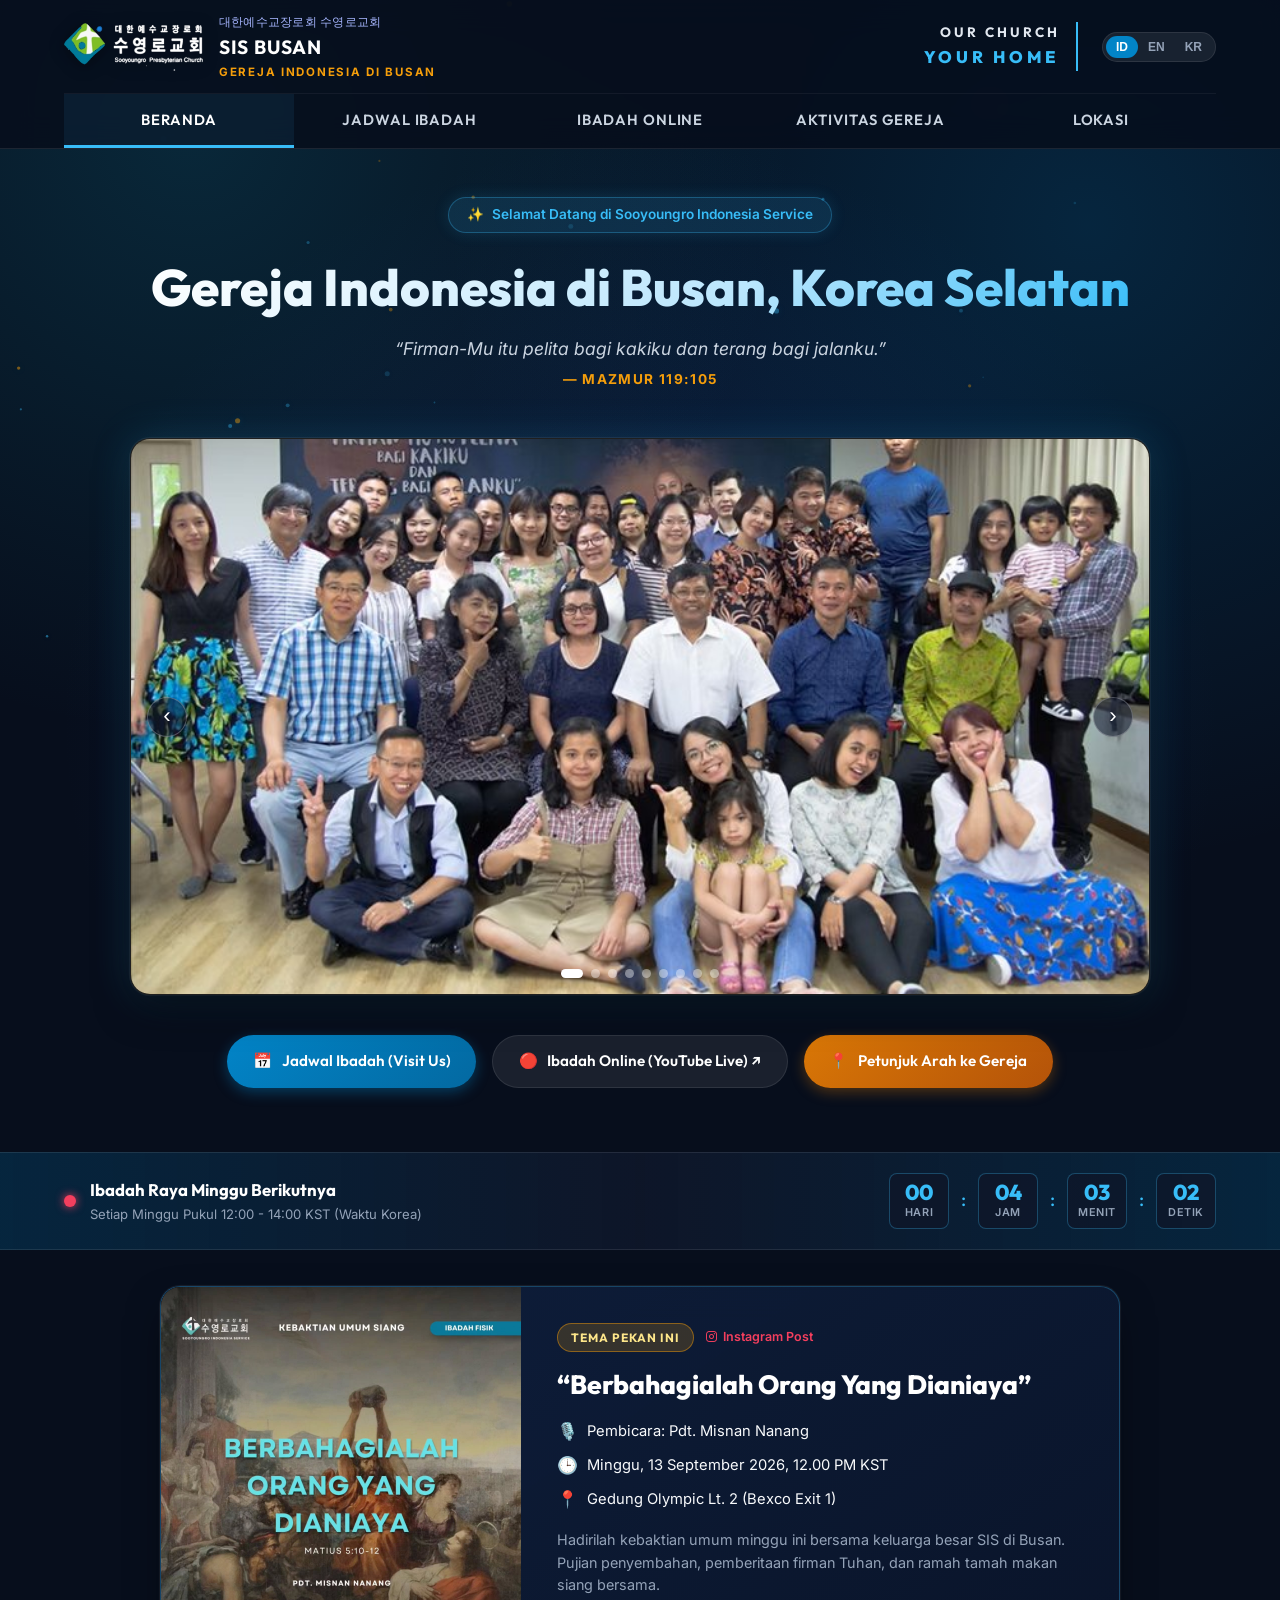
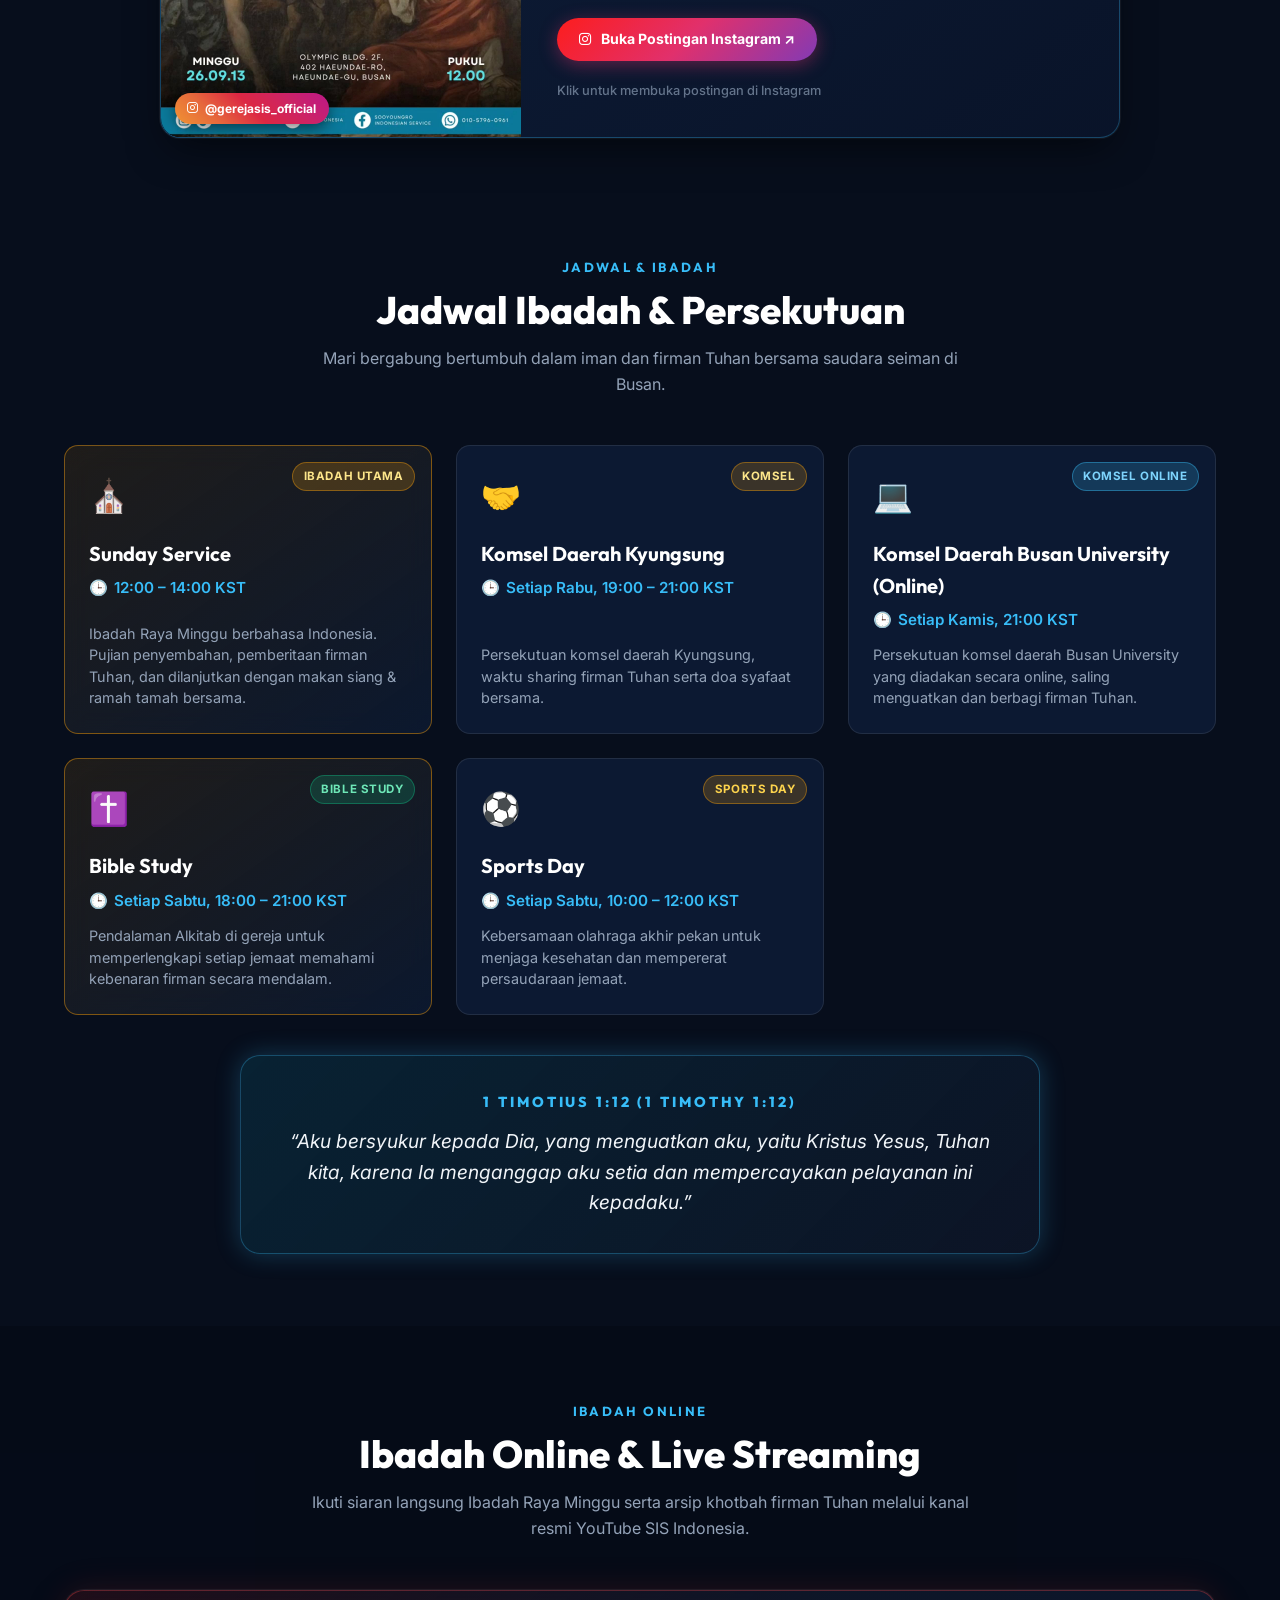
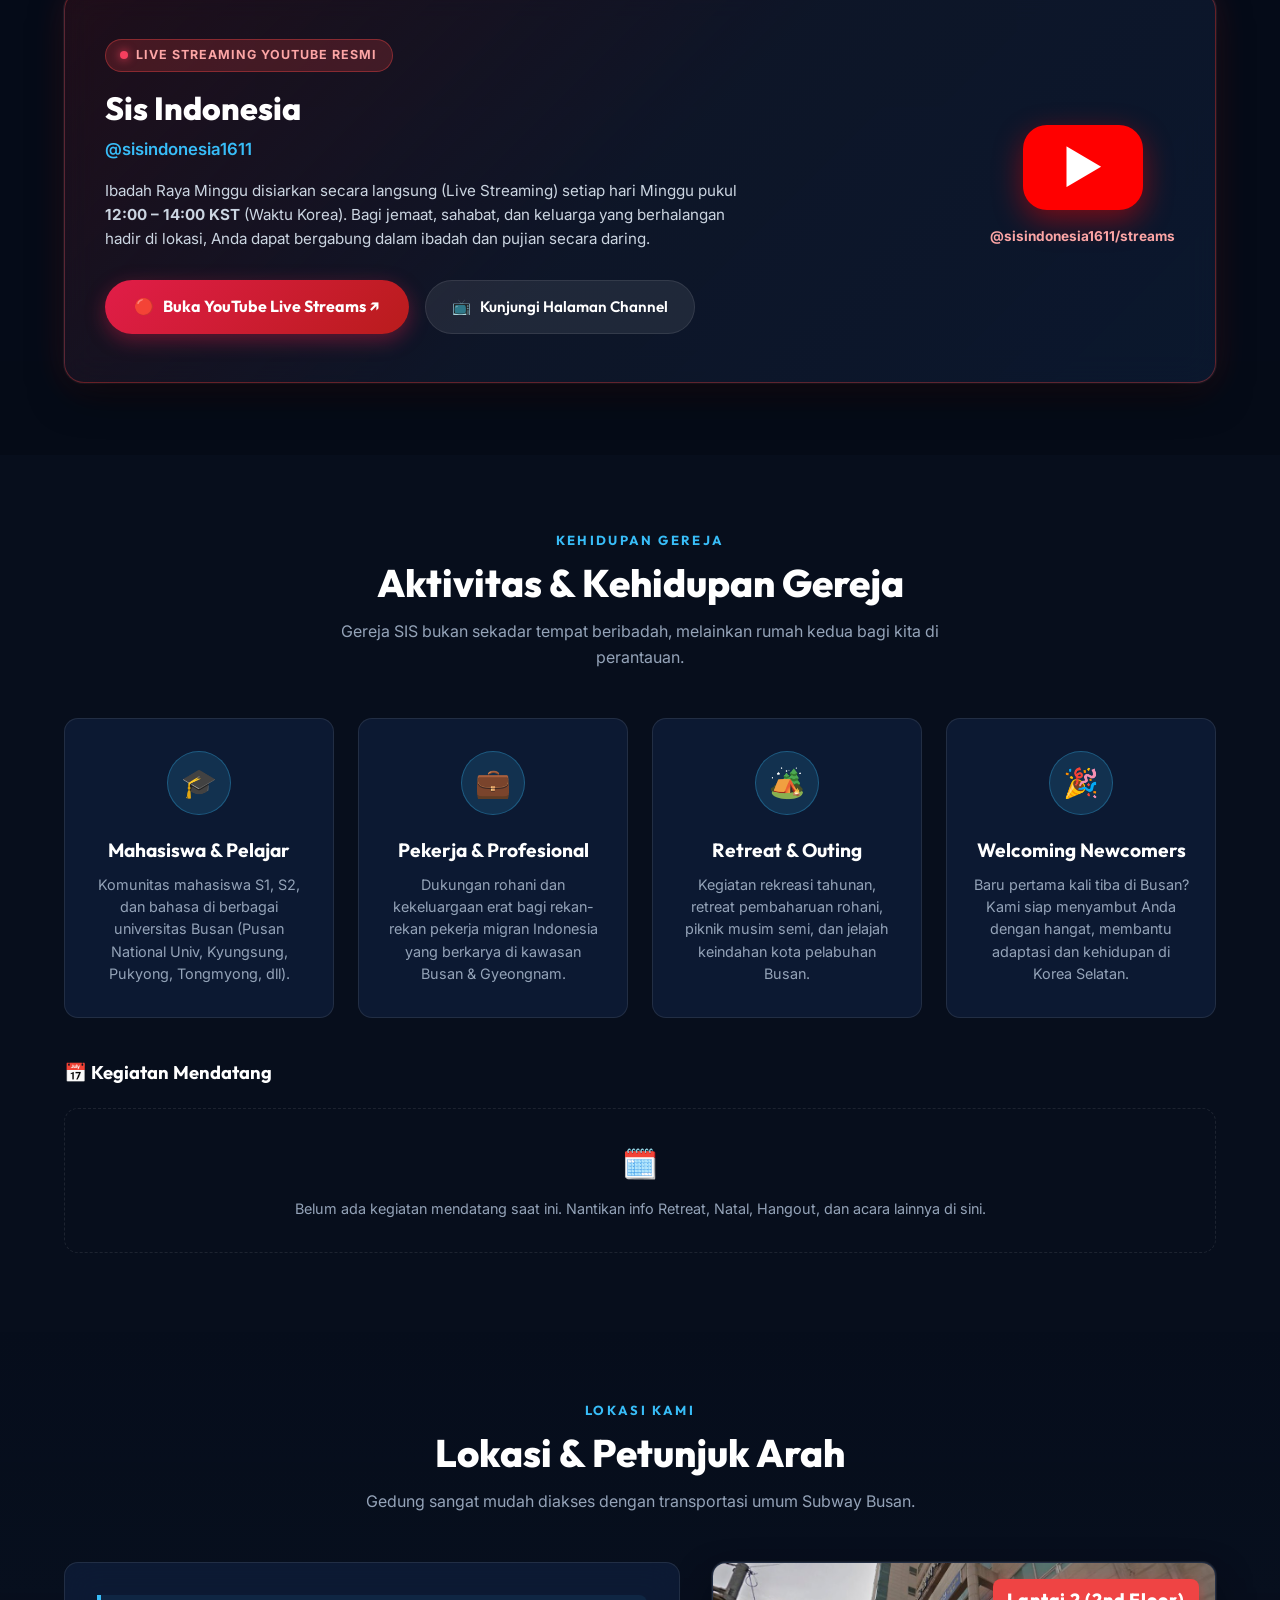
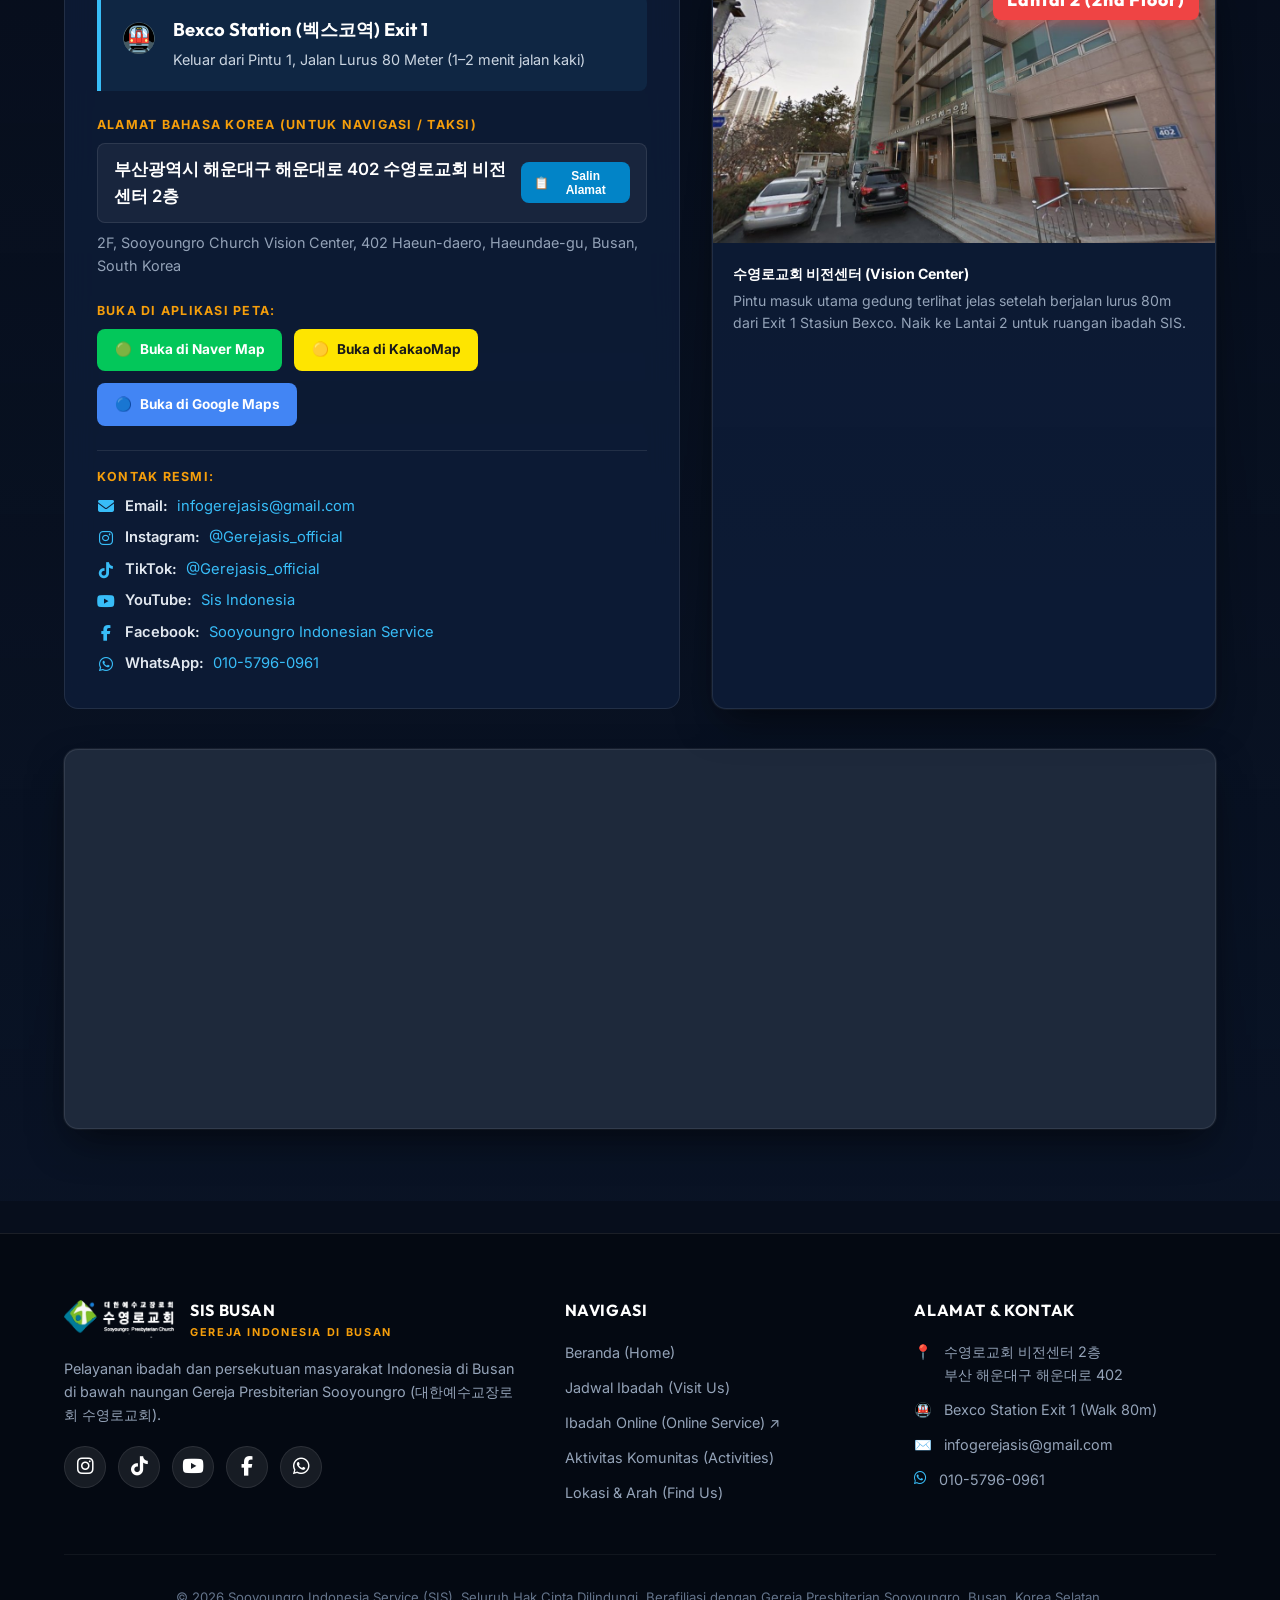
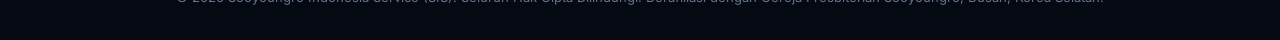
==== index.html @ 45047c8e "asd" ====
<!DOCTYPE html>
<html lang="id">
<head>
  <meta charset="UTF-8">
  <meta name="viewport" content="width=device-width, initial-scale=1.0">
  <title>SIS (Sooyoungro Indonesia Service) | Gereja Indonesia di Busan</title>

  <!-- SEO & Social Meta Tags -->
  <meta name="description" content="Website resmi Sooyoungro Indonesia Service (SIS) - Komunitas & Gereja Kristen Indonesia di Busan, Korea Selatan. Ibadah Minggu setiap jam 12:00 KST di 수영로교회 비전센터 2층 (Bexco Station Exit 1).">
  <meta name="keywords" content="Gereja SIS Busan, Sooyoungro Indonesia Service, Gereja Indonesia di Korea, Gereja Indonesia Busan, 수영로교회 인도네시아 예배, Indonesian Church in Busan, Bexco Station">
  <meta name="author" content="Sooyoungro Indonesia Service">
  
  <!-- Open Graph / Social Sharing -->
  <meta property="og:title" content="SIS - Sooyoungro Indonesia Service | Gereja Indonesia di Busan">
  <meta property="og:description" content="Komunitas & Ibadah Indonesia di Busan, Korea Selatan. Bergabunglah bersama keluarga di perantauan! Our Church, Your Home.">
  <meta property="og:image" content="./assets/images/hero-congregation.jpg">
  <meta property="og:type" content="website">

  <!-- Favicon -->
  <link rel="icon" type="image/png" href="./assets/images/logo.png">

  <!-- Google Fonts: Outfit (Headings) & Inter (Body) -->
  <link rel="preconnect" href="https://fonts.googleapis.com">
  <link rel="preconnect" href="https://fonts.gstatic.com" crossorigin>
  <link href="https://fonts.googleapis.com/css2?family=Inter:wght@300;400;500;600;700&family=Outfit:wght@500;600;700;800;900&display=swap" rel="stylesheet">

  <!-- Font Awesome (standard brand icons: Instagram, TikTok, YouTube, Facebook, WhatsApp) -->
  <link rel="stylesheet" href="https://cdnjs.cloudflare.com/ajax/libs/font-awesome/6.5.1/css/all.min.css" referrerpolicy="no-referrer">

  <!-- Stylesheet -->
  <link rel="stylesheet" href="./assets/css/style.css">
</head>
<body>

  <!-- Ambient Dynamic Lighting & Particles Canvas -->
  <div class="ambient-background" aria-hidden="true"></div>
  <canvas id="particles-canvas" class="particles-canvas" aria-hidden="true"></canvas>

  <!-- Site Header & Brand Navigation -->
  <header class="site-header" id="header">
    <div class="container">
      <div class="header-top">
        <a href="#home" class="church-brand" aria-label="Beranda SIS Busan">
          <img src="./assets/images/logo.png" alt="Sooyoungro Presbyterian Church Logo" class="brand-logo-img">
          <div class="brand-texts">
            <span class="brand-korean">대한예수교장로회 수영로교회</span>
            <span class="brand-name">SIS BUSAN</span>
            <span class="brand-badge" data-i18n="brandBadge">Gereja Indonesia di Busan</span>
          </div>
        </a>

        <div class="header-right">
          <div class="motto-banner" aria-label="Motto Gereja">
            <span class="motto-line1">OUR CHURCH</span>
            <span class="motto-line2">YOUR HOME</span>
          </div>

          <!-- Language Selector -->
          <div class="lang-selector" role="group" aria-label="Pilih Bahasa">
            <button class="lang-btn active" data-lang="id" title="Bahasa Indonesia">ID</button>
            <button class="lang-btn" data-lang="en" title="English">EN</button>
            <button class="lang-btn" data-lang="kr" title="한국어">KR</button>
          </div>

          <!-- Mobile Hamburger Toggle -->
          <button class="mobile-toggle" aria-label="Toggle navigation menu" aria-expanded="false">
            ☰
          </button>
        </div>
      </div>

      <!-- Navigation Bar -->
      <nav class="nav-bar" aria-label="Main Navigation">
        <ul class="nav-menu">
          <li class="nav-item"><a href="#home" class="nav-link active" data-i18n="navHome">BERANDA</a></li>
          <li class="nav-item"><a href="#visit-us" class="nav-link" data-i18n="navVisit">JADWAL IBADAH</a></li>
          <li class="nav-item"><a href="#online-service" class="nav-link" data-i18n="navOnline">IBADAH ONLINE</a></li>
          <li class="nav-item"><a href="#activities" class="nav-link" data-i18n="navActivities">AKTIVITAS GEREJA</a></li>
          <li class="nav-item"><a href="#find-us" class="nav-link" data-i18n="navFind">LOKASI</a></li>
        </ul>
      </nav>
    </div>
  </header>

  <main>
    <!-- ==========================================================
         Hero Section
         ========================================================== -->
    <section class="hero-section" id="home">
      <div class="container hero-content">
        <div class="hero-pill">
          <span>✨</span>
          <span data-i18n="heroPill">Selamat Datang di Sooyoungro Indonesia Service</span>
        </div>

        <h1 class="hero-title" data-i18n="heroTitle">Gereja Indonesia di Busan, Korea Selatan</h1>

        <div class="hero-verse">
          <p data-i18n="heroVerse">“Firman-Mu itu pelita bagi kakiku dan terang bagi jalanku.”</p>
          <cite data-i18n="heroVerseCite">— Mazmur 119:105</cite>
        </div>

        <!-- Featured Congregation Photo Slideshow -->
        <div class="hero-photo-wrapper">
          <div class="hero-slideshow" id="hero-slideshow">
            <!--
              Slide pertama dimuat langsung (LCP). Slide berikutnya memakai data-src dan
              baru di-fetch oleh initHeroSlideshow() saat gilirannya tiba, supaya foto
              pertama tidak berebut bandwidth dengan 8 foto lain saat halaman dibuka.
            -->
            <div class="hero-slide active">
              <img src="./assets/images/hero-congregation.jpg" alt="Keluarga Besar Sooyoungro Indonesia Service Busan" loading="eager" fetchpriority="high" decoding="async">
            </div>
            <div class="hero-slide">
              <img data-src="./assets/images/home/sunday-service-hall.jpg" alt="Jemaat SIS mengikuti ibadah di Vision Center 수영로교회" decoding="async">
            </div>
            <div class="hero-slide">
              <img data-src="./assets/images/home/christmas-natal-2025.jpg" alt="Perayaan Natal Bersama PGIK" decoding="async">
            </div>
            <div class="hero-slide">
              <img data-src="./assets/images/home/year-end-gathering.jpg" alt="Malam pergantian tahun bersama jemaat" decoding="async">
            </div>
            <div class="hero-slide">
              <img data-src="./assets/images/home/community-gathering.jpg" alt="Kebersamaan komunitas SIS" decoding="async">
            </div>
            <div class="hero-slide">
              <img data-src="./assets/images/home/birthday-celebration.jpg" alt="Perayaan ulang tahun jemaat SIS" decoding="async">
            </div>
            <div class="hero-slide">
              <img data-src="./assets/images/home/outdoor-retreat.jpg" alt="Retreat jemaat SIS di alam terbuka" decoding="async">
            </div>
            <div class="hero-slide">
              <img data-src="./assets/images/home/autumn-picnic.jpg" alt="Piknik musim gugur bersama jemaat SIS" decoding="async">
            </div>
            <div class="hero-slide">
              <img data-src="./assets/images/home/fellowship-table.jpg" alt="Ramah tamah dan persekutuan jemaat SIS seusai ibadah" decoding="async">
            </div>

            <button class="slide-nav prev" type="button" aria-label="Foto sebelumnya">‹</button>
            <button class="slide-nav next" type="button" aria-label="Foto berikutnya">›</button>

            <div class="slide-dots" role="tablist" aria-label="Pilih foto">
              <button class="slide-dot active" type="button" data-slide-index="0" aria-label="Foto 1"></button>
              <button class="slide-dot" type="button" data-slide-index="1" aria-label="Foto 2"></button>
              <button class="slide-dot" type="button" data-slide-index="2" aria-label="Foto 3"></button>
              <button class="slide-dot" type="button" data-slide-index="3" aria-label="Foto 4"></button>
              <button class="slide-dot" type="button" data-slide-index="4" aria-label="Foto 5"></button>
              <button class="slide-dot" type="button" data-slide-index="5" aria-label="Foto 6"></button>
              <button class="slide-dot" type="button" data-slide-index="6" aria-label="Foto 7"></button>
              <button class="slide-dot" type="button" data-slide-index="7" aria-label="Foto 8"></button>
              <button class="slide-dot" type="button" data-slide-index="8" aria-label="Foto 9"></button>
            </div>
          </div>
        </div>

        <!-- Quick Action Buttons -->
        <div class="hero-actions">
          <a href="#visit-us" class="btn btn-primary">
            <span>📅</span> <span data-i18n="btnSchedule">Jadwal Ibadah (Visit Us)</span>
          </a>
          <a href="https://www.youtube.com/@sisindonesia1611/streams" target="_blank" rel="noopener" class="btn btn-secondary">
            <span>🔴</span> <span data-i18n="btnOnline">Ibadah Online (YouTube Live) ↗</span>
          </a>
          <a href="#find-us" class="btn btn-accent">
            <span>📍</span> <span data-i18n="btnDirections">Petunjuk Arah ke Gereja</span>
          </a>
        </div>
      </div>
    </section>

    <!-- ==========================================================
         Live Sunday Service Countdown Banner
         ========================================================== -->
    <aside class="countdown-strip" aria-label="Countdown Ibadah Minggu">
      <div class="container countdown-container">
        <div class="countdown-info">
          <div class="live-pulse" aria-hidden="true"></div>
          <div>
            <div class="countdown-title" data-i18n="countdownTitle">Ibadah Raya Minggu Berikutnya</div>
            <div class="countdown-subtitle" id="countdown-subtitle" data-i18n="countdownSubtitle">Setiap Minggu Pukul 12:00 - 14:00 KST (Waktu Korea)</div>
          </div>
        </div>

        <div class="countdown-timer" id="service-countdown" aria-live="polite">
          <div class="timer-box">
            <span class="timer-num" id="timer-days">00</span>
            <span class="timer-label" data-i18n="timerDays">Hari</span>
          </div>
          <span style="color: var(--primary-light); font-weight: 700;">:</span>
          <div class="timer-box">
            <span class="timer-num" id="timer-hours">00</span>
            <span class="timer-label" data-i18n="timerHours">Jam</span>
          </div>
          <span style="color: var(--primary-light); font-weight: 700;">:</span>
          <div class="timer-box">
            <span class="timer-num" id="timer-mins">00</span>
            <span class="timer-label" data-i18n="timerMins">Menit</span>
          </div>
          <span style="color: var(--primary-light); font-weight: 700;">:</span>
          <div class="timer-box">
            <span class="timer-num" id="timer-secs">00</span>
            <span class="timer-label" data-i18n="timerSecs">Detik</span>
          </div>
        </div>
      </div>
    </aside>

    <!-- ==========================================================
         Weekly Service Poster Spotlight (Instagram Preview)
         ========================================================== -->
    <section class="weekly-poster-section" id="weekly-poster" aria-label="Poster Ibadah Minggu">
      <div class="container">
        <div class="weekly-poster-wrapper">
          <a href="https://www.instagram.com/p/DdL19oFzwx0/" target="_blank" rel="noopener noreferrer" class="weekly-poster-card" id="live-poster-link" aria-label="Buka poster Ibadah Raya Minggu di Instagram">
            <div class="weekly-poster-media">
              <div class="poster-image-frame">
                <img src="./assets/images/weekly-poster.jpg" 
                     alt="Poster Ibadah Raya Minggu SIS - Berbahagialah Orang Yang Dianiaya" 
                     class="poster-img" 
                     id="live-poster-img"
                     referrerpolicy="no-referrer"
                     loading="lazy">
                <div class="poster-overlay-badge">
                  <i class="fa-brands fa-instagram"></i>
                  <span>@gerejasis_official</span>
                </div>
              </div>
            </div>

            <div class="weekly-poster-content">
              <div class="poster-header-pill">
                <span class="poster-badge" data-i18n="posterBadge">Tema Pekan Ini</span>
                <span class="poster-ig-tag"><i class="fa-brands fa-instagram"></i> Instagram Post</span>
              </div>

              <h3 class="poster-title" id="live-poster-title">“Berbahagialah Orang Yang Dianiaya”</h3>
              
              <div class="poster-meta-list">
                <div class="poster-meta-item">
                  <span class="poster-meta-icon">🎙️</span>
                  <span class="poster-meta-text" id="live-poster-speaker">Pembicara: Pdt. Misnan Nanang</span>
                </div>
                <div class="poster-meta-item">
                  <span class="poster-meta-icon">🕒</span>
                  <span class="poster-meta-text" id="live-poster-schedule">Minggu, 13 September 2026, 12.00 PM KST</span>
                </div>
                <div class="poster-meta-item">
                  <span class="poster-meta-icon">📍</span>
                  <span class="poster-meta-text" id="live-poster-location">Gedung Olympic Lt. 2 (Bexco Exit 1)</span>
                </div>
              </div>

              <p class="poster-desc" id="live-poster-desc">
                Hadirilah kebaktian umum minggu ini bersama keluarga besar SIS di Busan. Pujian penyembahan, pemberitaan firman Tuhan, dan ramah tamah makan siang bersama.
              </p>

              <div class="poster-action-row">
                <span class="poster-action-btn">
                  <i class="fa-brands fa-instagram"></i>
                  <span data-i18n="posterBtn">Buka Postingan Instagram ↗</span>
                </span>
                <span class="poster-hint" data-i18n="posterClickHint">Klik untuk membuka postingan di Instagram</span>
              </div>
            </div>
          </a>
        </div>
      </div>
    </section>

    <!-- ==========================================================
         Section: Schedule & Visit Us
         ========================================================== -->
    <section class="section" id="visit-us">
      <div class="container">
        <div class="section-header">
          <span class="section-tag" data-i18n="sectionVisit">JADWAL & IBADAH</span>
          <h2 class="section-title" data-i18n="visitTitle">Jadwal Ibadah & Persekutuan</h2>
          <p class="section-subtitle" data-i18n="visitSubtitle">Mari bergabung bertumbuh dalam iman dan firman Tuhan bersama saudara seiman di Busan.</p>
        </div>

        <div class="schedule-grid">
          <!-- Sunday Service (Main) -->
          <article class="schedule-card featured">
            <span class="card-top-tag" data-i18n="schSundayTag">Ibadah Utama</span>
            <div class="schedule-card-icon">⛪</div>
            <h3 class="schedule-card-title" data-i18n="schSundayTitle">Sunday Service</h3>
            <div class="schedule-card-time">
              <span>🕒</span> 12:00 – 14:00 KST
            </div>
            <p class="schedule-card-desc" data-i18n="schSundayDesc">Ibadah Raya Minggu berbahasa Indonesia. Pujian penyembahan, pemberitaan firman Tuhan, dan dilanjutkan dengan makan siang & ramah tamah bersama.</p>
          </article>

          <!-- Komsel Daerah Kyungsung -->
          <article class="schedule-card">
            <span class="card-top-tag" data-i18n="schKomselTag">Komsel</span>
            <div class="schedule-card-icon">🤝</div>
            <h3 class="schedule-card-title" data-i18n="schKyungsungTitle">Komsel Daerah Kyungsung</h3>
            <div class="schedule-card-time">
              <span>🕒</span> <span data-i18n="schKyungsungTime">Setiap Rabu, 19:00 – 21:00 KST</span>
            </div>
            <p class="schedule-card-desc" data-i18n="schKyungsungDesc">Persekutuan komsel daerah Kyungsung, waktu sharing firman Tuhan serta doa syafaat bersama.</p>
          </article>

          <!-- Komsel Daerah Busan University (Online) -->
          <article class="schedule-card">
            <span class="card-top-tag" style="background: rgba(56, 189, 248, 0.2); color: #7dd3fc; border-color: rgba(56, 189, 248, 0.4);" data-i18n="schKomselOnlineTag">Komsel Online</span>
            <div class="schedule-card-icon">💻</div>
            <h3 class="schedule-card-title" data-i18n="schBusanOnlineTitle">Komsel Daerah Busan University (Online)</h3>
            <div class="schedule-card-time">
              <span>🕒</span> <span data-i18n="schBusanOnlineTime">Setiap Kamis, 21:00 KST</span>
            </div>
            <p class="schedule-card-desc" data-i18n="schBusanOnlineDesc">Persekutuan komsel daerah Busan University yang diadakan secara online, saling menguatkan dan berbagi firman Tuhan.</p>
          </article>

          <!-- Bible Study -->
          <article class="schedule-card featured">
            <span class="card-top-tag" style="background: rgba(16, 185, 129, 0.2); color: #6ee7b7; border-color: rgba(16, 185, 129, 0.4);" data-i18n="schBibleTag">Bible Study</span>
            <div class="schedule-card-icon">✝️</div>
            <h3 class="schedule-card-title" data-i18n="schBibleTitle">Bible Study</h3>
            <div class="schedule-card-time">
              <span>🕒</span> <span data-i18n="schBibleTime">Setiap Sabtu, 18:00 – 21:00 KST</span>
            </div>
            <p class="schedule-card-desc" data-i18n="schBibleDesc">Pendalaman Alkitab di gereja untuk memperlengkapi setiap jemaat memahami kebenaran firman secara mendalam.</p>
          </article>

          <!-- Sports Day -->
          <article class="schedule-card">
            <span class="card-top-tag" style="background: rgba(245, 158, 11, 0.2); color: #fcd34d; border-color: rgba(245, 158, 11, 0.4);" data-i18n="schSportsTag">Sports Day</span>
            <div class="schedule-card-icon">⚽</div>
            <h3 class="schedule-card-title" data-i18n="schSportsTitle">Sports Day</h3>
            <div class="schedule-card-time">
              <span>🕒</span> <span data-i18n="schSportsTime">Setiap Sabtu, 10:00 – 12:00 KST</span>
            </div>
            <p class="schedule-card-desc" data-i18n="schSportsDesc">Kebersamaan olahraga akhir pekan untuk menjaga kesehatan dan mempererat persaudaraan jemaat.</p>
          </article>
        </div>

        <!-- Scripture Highlight Card (1 Timothy 1:12 from Sketchup) -->
        <div class="scripture-card">
          <div class="scripture-verse-ref" data-i18n="scriptureRef">1 Timotius 1:12 (1 TIMOTHY 1:12)</div>
          <p class="scripture-text" data-i18n="scriptureText">
            “Aku bersyukur kepada Dia, yang menguatkan aku, yaitu Kristus Yesus, Tuhan kita, karena Ia menganggap aku setia dan mempercayakan pelayanan ini kepadaku.”
          </p>
        </div>
      </div>
    </section>

    <!-- ==========================================================
         Section: Online Service (YouTube Live Stream Referral)
         ========================================================== -->
    <section class="section" id="online-service" style="background: rgba(4, 9, 18, 0.4);">
      <div class="container">
        <div class="section-header">
          <span class="section-tag" data-i18n="sectionOnline">IBADAH ONLINE</span>
          <h2 class="section-title" data-i18n="onlineTitle">Ibadah Online & Live Streaming</h2>
          <p class="section-subtitle" data-i18n="onlineSubtitle">Ikuti siaran langsung Ibadah Raya Minggu serta arsip khotbah firman Tuhan melalui kanal resmi YouTube SIS Indonesia.</p>
        </div>

        <div class="youtube-stream-card">
          <div class="youtube-card-left">
            <div class="youtube-badge">
              <span class="live-pulse" style="width: 8px; height: 8px;" aria-hidden="true"></span>
              <span data-i18n="youtubeBadge">Live Streaming YouTube Resmi</span>
            </div>
            <h3 class="youtube-channel-title">Sis Indonesia</h3>
            <span class="youtube-channel-handle">@sisindonesia1611</span>
            <p class="youtube-stream-desc" data-i18n-html="youtubeDesc">
              Ibadah Raya Minggu disiarkan secara langsung (Live Streaming) setiap hari Minggu pukul <strong>12:00 – 14:00 KST</strong> (Waktu Korea). Bagi jemaat, sahabat, dan keluarga yang berhalangan hadir di lokasi, Anda dapat bergabung dalam ibadah dan pujian secara daring.
            </p>
            <div class="youtube-actions">
              <a href="https://www.youtube.com/@sisindonesia1611/streams"
                 target="_blank"
                 rel="noopener"
                 class="btn btn-youtube-live">
                <span>🔴</span> <span data-i18n="btnOpenYoutube">Buka YouTube Live Streams ↗</span>
              </a>
              <a href="https://www.youtube.com/@sisindonesia1611"
                 target="_blank"
                 rel="noopener"
                 class="btn btn-secondary">
                <span>📺</span> <span data-i18n="btnVisitChannel">Kunjungi Halaman Channel</span>
              </a>
            </div>
          </div>

          <div class="youtube-card-right">
            <a href="https://www.youtube.com/@sisindonesia1611/streams" target="_blank" rel="noopener" aria-label="Buka kanal YouTube Sis Indonesia">
              <div class="youtube-play-icon-box" title="Klik untuk membuka YouTube Streams">
                ▶
              </div>
            </a>
            <span style="margin-top: 1rem; font-size: 0.85rem; color: #fca5a5; font-weight: 700;">@sisindonesia1611/streams</span>
          </div>
        </div>
      </div>
    </section>

    <!-- ==========================================================
         Section: Church Activities & Fellowship Community
         ========================================================== -->
    <section class="section" id="activities">
      <div class="container">
        <div class="section-header">
          <span class="section-tag" data-i18n="sectionActivities">KEHIDUPAN GEREJA</span>
          <h2 class="section-title" data-i18n="activitiesTitle">Aktivitas & Kehidupan Gereja</h2>
          <p class="section-subtitle" data-i18n="activitiesSubtitle">Gereja SIS bukan sekadar tempat beribadah, melainkan rumah kedua bagi kita di perantauan.</p>
        </div>

        <div class="activities-grid">
          <div class="activity-card">
            <div class="activity-icon-bubble">🎓</div>
            <h3 class="activity-title" data-i18n="actStudentsTitle">Mahasiswa & Pelajar</h3>
            <p class="activity-desc" data-i18n="actStudentsDesc">Komunitas mahasiswa S1, S2, dan bahasa di berbagai universitas Busan (Pusan National Univ, Kyungsung, Pukyong, Tongmyong, dll).</p>
          </div>

          <div class="activity-card">
            <div class="activity-icon-bubble">💼</div>
            <h3 class="activity-title" data-i18n="actWorkersTitle">Pekerja & Profesional</h3>
            <p class="activity-desc" data-i18n="actWorkersDesc">Dukungan rohani dan kekeluargaan erat bagi rekan-rekan pekerja migran Indonesia yang berkarya di kawasan Busan & Gyeongnam.</p>
          </div>

          <div class="activity-card">
            <div class="activity-icon-bubble">🏕️</div>
            <h3 class="activity-title" data-i18n="actRetreatTitle">Retreat & Outing</h3>
            <p class="activity-desc" data-i18n="actRetreatDesc">Kegiatan rekreasi tahunan, retreat pembaharuan rohani, piknik musim semi, dan jelajah keindahan kota pelabuhan Busan.</p>
          </div>

          <div class="activity-card">
            <div class="activity-icon-bubble">🎉</div>
            <h3 class="activity-title" data-i18n="actNewcomersTitle">Welcoming Newcomers</h3>
            <p class="activity-desc" data-i18n="actNewcomersDesc">Baru pertama kali tiba di Busan? Kami siap menyambut Anda dengan hangat, membantu adaptasi dan kehidupan di Korea Selatan.</p>
          </div>
        </div>

        <!-- Upcoming Activities (Retreat, Natal, Hangout, dll) -->
        <div class="upcoming-activities">
          <h3 class="upcoming-activities-title"><span aria-hidden="true">📅</span> <span data-i18n="upcomingTitle">Kegiatan Mendatang</span></h3>
          <div class="upcoming-activities-grid">
            <!--
              Template kartu upcoming activity — salin blok di bawah ini untuk setiap acara baru
              (contoh: Retreat, Perayaan Natal, Hangout, dll), lalu hapus komentar & elemen "empty state".
              Untuk mendukung 3 bahasa, gunakan data-i18n-id / data-i18n-en / data-i18n-kr pada judul & deskripsi,
              lalu isi ketiganya di JS (lihat fungsi applyLanguage di main.js).

              <article class="upcoming-activity-card">
                <span class="upcoming-activity-date">DD MMM YYYY</span>
                <h4 class="upcoming-activity-name">Nama Acara</h4>
                <p class="upcoming-activity-desc">Deskripsi singkat acara.</p>
              </article>
            -->
            <div class="upcoming-activities-empty">
              <span class="upcoming-activities-empty-icon">🗓️</span>
              <p data-i18n="upcomingEmpty">Belum ada kegiatan mendatang saat ini. Nantikan info Retreat, Natal, Hangout, dan acara lainnya di sini.</p>
            </div>
          </div>
        </div>
      </div>
    </section>

    <!-- ==========================================================
         Section: Find Us & Directions (Location)
         ========================================================== -->
    <section class="section location-section" id="find-us">
      <div class="container">
        <div class="section-header">
          <span class="section-tag" data-i18n="sectionFind">LOKASI KAMI</span>
          <h2 class="section-title" data-i18n="findTitle">Lokasi & Petunjuk Arah</h2>
          <p class="section-subtitle" data-i18n="findSubtitle">Gedung sangat mudah diakses dengan transportasi umum Subway Busan.</p>
        </div>

        <div class="location-layout">
          <!-- Information & Step-by-Step Card -->
          <div class="location-info-card">
            <!-- Subway Direction Highlight -->
            <div class="direction-highlight">
              <span class="direction-badge-icon">🚇</span>
              <div>
                <div class="direction-text-main" data-i18n="bexcoDir">Bexco Station (벡스코역) Exit 1</div>
                <div class="direction-text-sub" data-i18n="bexcoDist">Keluar dari Pintu 1, Jalan Lurus 80 Meter (1–2 menit jalan kaki)</div>
              </div>
            </div>

            <!-- Address Block -->
            <div class="address-block">
              <div class="address-label" data-i18n="addressLabelKorean">Alamat Bahasa Korea (Untuk Navigasi / Taksi)</div>
              <div class="address-korean">
                <span>부산광역시 해운대구 해운대로 402 수영로교회 비전센터 2층</span>
                <button class="copy-btn copy-address-btn" title="Salin Alamat">
                  📋 <span data-i18n="copyBtn">Salin Alamat</span>
                </button>
              </div>
              <div class="address-english">
                2F, Sooyoungro Church Vision Center, 402 Haeun-daero, Haeundae-gu, Busan, South Korea
              </div>
            </div>

            <!-- Direct Map Actions -->
            <div class="address-block">
              <div class="address-label" data-i18n="openMapLabel">Buka di Aplikasi Peta:</div>
              <div class="map-actions">
                <a href="https://map.naver.com/p/search/%EB%B6%80%EC%82%B0%EA%B4%91%EC%97%AD%EC%8B%9C%20%ED%95%B4%EC%9A%B4%EB%8C%80%EA%B5%AC%20%ED%95%B4%EC%9A%B4%EB%8C%80%EB%A1%9C%20402"
                   target="_blank" rel="noopener" class="map-btn map-btn-naver">
                  🟢 <span data-i18n="mapNaver">Buka di Naver Map</span>
                </a>
                <a href="https://map.kakao.com/?q=%EB%B6%80%EC%82%B0%20%ED%95%B4%EC%9A%B4%EB%8C%80%EA%B5%AC%20%ED%95%B4%EC%9A%B4%EB%8C%80%EB%A1%9C%20402"
                   target="_blank" rel="noopener" class="map-btn map-btn-kakao">
                  🟡 <span data-i18n="mapKakao">Buka di KakaoMap</span>
                </a>
                <a href="https://maps.google.com/?q=Sooyoungro+Presbyterian+Church+Vision+Center+Busan"
                   target="_blank" rel="noopener" class="map-btn map-btn-google">
                  🔵 <span data-i18n="mapGoogle">Buka di Google Maps</span>
                </a>
              </div>
            </div>

            <!-- Contact Channels -->
            <div class="address-block" style="border-top: 1px solid var(--border-glass); padding-top: 1rem;">
              <div class="address-label" data-i18n="contactLabel">Kontak Resmi:</div>
              <div class="contact-info-list">
                <div class="contact-info-item"><i class="fa-solid fa-envelope" aria-hidden="true"></i> <strong data-i18n="labelEmail">Email:</strong> <a href="mailto:infogerejasis@gmail.com">infogerejasis@gmail.com</a></div>
                <div class="contact-info-item"><i class="fa-brands fa-instagram" aria-hidden="true"></i> <strong data-i18n="labelInstagram">Instagram:</strong> <a href="https://instagram.com/Gerejasis_official" target="_blank" rel="noopener">@Gerejasis_official</a></div>
                <div class="contact-info-item"><i class="fa-brands fa-tiktok" aria-hidden="true"></i> <strong data-i18n="labelTiktok">TikTok:</strong> <a href="https://www.tiktok.com/@gerejasis_official" target="_blank" rel="noopener">@Gerejasis_official</a></div>
                <div class="contact-info-item"><i class="fa-brands fa-youtube" aria-hidden="true"></i> <strong data-i18n="labelYoutube">YouTube:</strong> <a href="https://www.youtube.com/@sisindonesia1611" target="_blank" rel="noopener">Sis Indonesia</a></div>
                <div class="contact-info-item"><i class="fa-brands fa-facebook-f" aria-hidden="true"></i> <strong data-i18n="labelFacebook">Facebook:</strong> <a href="https://www.facebook.com" target="_blank" rel="noopener">Sooyoungro Indonesian Service</a></div>
                <div class="contact-info-item"><i class="fa-brands fa-whatsapp" aria-hidden="true"></i> <strong data-i18n="labelWhatsapp">WhatsApp:</strong> <a href="https://wa.me/821057960961" target="_blank" rel="noopener">010-5796-0961</a></div>
              </div>
            </div>
          </div>

          <!-- Building Exterior Photo Card with 2nd Floor Badge -->
          <div class="building-visual-card">
            <div class="building-img-wrap">
              <img src="./assets/images/building-exterior.jpg" alt="Gedung Suwon/Sooyoungro Vision Center Lantai 2" loading="lazy">
              <span class="floor-callout-badge" data-i18n="floorBadge">Lantai 2 (2nd Floor)</span>
            </div>
            <div class="building-caption">
              <strong>수영로교회 비전센터 (Vision Center)</strong>
              <span data-i18n="buildingCaption">Pintu masuk utama gedung terlihat jelas setelah berjalan lurus 80m dari Exit 1 Stasiun Bexco. Naik ke Lantai 2 untuk ruangan ibadah SIS.</span>
            </div>
          </div>
        </div>

        <!-- Interactive Map Preview -->
        <div class="interactive-map-card">
          <iframe 
            src="https://www.google.com/maps/embed?pb=!1m18!1m12!1m3!1d3261.2721869857993!2d129.13540867625843!3d35.16854197275769!2m3!1f0!2f0!3f0!3m2!1i1024!2i768!4f13.1!3m3!1m2!1s0x356892e6244f77c3%3A0x869b2d291e0a2979!2sSooyoungro%20Presbyterian%20Church!5e0!3m2!1sen!2skr!4v1700000000000!5m2!1sen!2skr" 
            title="Peta Lokasi Sooyoungro Indonesia Service Busan"
            loading="lazy" 
            referrerpolicy="no-referrer-when-downgrade">
          </iframe>
        </div>
      </div>
    </section>
  </main>

  <!-- ==========================================================
       Footer
       ========================================================== -->
  <footer class="site-footer">
    <div class="container">
      <div class="footer-grid">
        <!-- Col 1: About SIS -->
        <div>
          <div class="church-brand" style="margin-bottom: 1rem;">
            <img src="./assets/images/logo.png" alt="Logo Sooyoungro" style="height: 38px;">
            <div class="brand-texts">
              <span class="brand-name" style="font-size: 1rem;">SIS BUSAN</span>
              <span class="brand-badge" style="font-size: 0.68rem;">GEREJA INDONESIA DI BUSAN</span>
            </div>
          </div>
          <p class="footer-desc" data-i18n="footerDesc">
            Pelayanan ibadah dan persekutuan masyarakat Indonesia di Busan di bawah naungan Gereja Presbiterian Sooyoungro (대한예수교장로회 수영로교회).
          </p>
          <div class="social-links-row">
            <a href="https://instagram.com/Gerejasis_official" target="_blank" rel="noopener" class="social-icon-btn instagram" title="Instagram @Gerejasis_official" aria-label="Instagram">
              <i class="fa-brands fa-instagram" aria-hidden="true"></i>
            </a>
            <a href="https://www.tiktok.com/@gerejasis_official" target="_blank" rel="noopener" class="social-icon-btn tiktok" title="TikTok @Gerejasis_official" aria-label="TikTok">
              <i class="fa-brands fa-tiktok" aria-hidden="true"></i>
            </a>
            <a href="https://www.youtube.com/@sisindonesia1611/streams" target="_blank" rel="noopener" class="social-icon-btn youtube" title="YouTube Sis Indonesia" aria-label="YouTube">
              <i class="fa-brands fa-youtube" aria-hidden="true"></i>
            </a>
            <a href="https://www.facebook.com" target="_blank" rel="noopener" class="social-icon-btn facebook" title="Facebook Sooyoungro Indonesian Service" aria-label="Facebook">
              <i class="fa-brands fa-facebook-f" aria-hidden="true"></i>
            </a>
            <a href="https://wa.me/821057960961" target="_blank" rel="noopener" class="social-icon-btn whatsapp" title="WhatsApp 010-5796-0961" aria-label="WhatsApp">
              <i class="fa-brands fa-whatsapp" aria-hidden="true"></i>
            </a>
          </div>
        </div>

        <!-- Col 2: Quick Links -->
        <div>
          <h4 class="footer-col-title" data-i18n="footerNavTitle">Navigasi</h4>
          <ul class="footer-links-list">
            <li><a href="#home" class="footer-link" data-i18n="footerHome">Beranda (Home)</a></li>
            <li><a href="#visit-us" class="footer-link" data-i18n="footerVisit">Jadwal Ibadah (Visit Us)</a></li>
            <li><a href="https://www.youtube.com/@sisindonesia1611/streams" target="_blank" rel="noopener" class="footer-link" data-i18n="footerOnline">Ibadah Online (Online Service) ↗</a></li>
            <li><a href="#activities" class="footer-link" data-i18n="footerActivities">Aktivitas Komunitas (Activities)</a></li>
            <li><a href="#find-us" class="footer-link" data-i18n="footerFind">Lokasi & Arah (Find Us)</a></li>
          </ul>
        </div>

        <!-- Col 3: Church Address Info -->
        <div>
          <h4 class="footer-col-title" data-i18n="footerContactTitle">Alamat & Kontak</h4>
          <div class="footer-contact-item">
            <span>📍</span>
            <span>수영로교회 비전센터 2층<br>부산 해운대구 해운대로 402</span>
          </div>
          <div class="footer-contact-item">
            <span>🚇</span>
            <span data-i18n="footerBexco">Bexco Station Exit 1 (Walk 80m)</span>
          </div>
          <div class="footer-contact-item">
            <span>✉️</span>
            <span><a href="mailto:infogerejasis@gmail.com" style="color: inherit;">infogerejasis@gmail.com</a></span>
          </div>
          <div class="footer-contact-item">
            <i class="fa-brands fa-whatsapp" aria-hidden="true"></i>
            <span><a href="https://wa.me/821057960961" target="_blank" rel="noopener" style="color: inherit;">010-5796-0961</a></span>
          </div>
        </div>
      </div>

      <div class="footer-bottom">
        <p data-i18n="footerCopyright">© 2026 Sooyoungro Indonesia Service (SIS). Seluruh Hak Cipta Dilindungi. Berafiliasi dengan Gereja Presbiterian Sooyoungro, Busan, Korea Selatan.</p>
      </div>
    </div>
  </footer>

  <!-- Floating Mobile Quick Action Bar -->
  <nav class="floating-action-bar" aria-label="Aksi Cepat Mobile">
    <a href="#find-us" class="floating-btn">
      <span>📍</span>
      <span data-i18n="floatLocation">Lokasi</span>
    </a>
    <a href="#visit-us" class="floating-btn">
      <span>📅</span>
      <span data-i18n="floatSchedule">Jadwal</span>
    </a>
    <a href="https://www.youtube.com/@sisindonesia1611/streams" target="_blank" rel="noopener" class="floating-btn">
      <span>🔴</span>
      <span data-i18n="floatLive">Live</span>
    </a>
    <button class="floating-btn copy-address-btn" style="background: none; border: none; cursor: pointer;">
      <span>📋</span>
      <span data-i18n="copyBtn">Salin Alamat</span>
    </button>
  </nav>

  <!-- Toast Notification Container -->
  <div class="toast-msg" id="toast" role="status" aria-live="polite" data-i18n="toastDefault">✓ Alamat berhasil disalin!</div>

  <!-- Main JavaScript File -->
  <script src="./assets/js/main.js"></script>
</body>
</html>
---- assets/css/style.css ----
/* ==========================================================
   SIS (Sooyoungro Indonesia Service) - Design System & Stylesheet
   Modern, Responsive & Premium Aesthetics for GitHub Pages
   ========================================================== */

:root {
  /* Color Palette */
  --bg-dark: #070e1c;
  --bg-darker: #040912;
  --bg-surface: rgba(13, 27, 51, 0.75);
  --bg-surface-hover: rgba(22, 42, 77, 0.85);
  --bg-card: rgba(16, 33, 64, 0.65);
  --border-glass: rgba(255, 255, 255, 0.09);
  --border-glow: rgba(56, 189, 248, 0.35);

  /* Accents */
  --primary-blue: #0284c7;
  --primary-light: #38bdf8;
  --primary-glow: rgba(56, 189, 248, 0.4);
  --accent-gold: #f59e0b;
  --accent-gold-light: #fde68a;
  --accent-teal: #10b981;
  --accent-rose: #f43f5e;

  /* Typography */
  --text-main: #f8fafc;
  --text-muted: #94a3b8;
  --text-dim: #64748b;
  --font-heading: 'Outfit', -apple-system, BlinkMacSystemFont, 'Segoe UI', Roboto, sans-serif;
  --font-body: 'Inter', -apple-system, BlinkMacSystemFont, 'Segoe UI', Roboto, sans-serif;

  /* Layout & Radii */
  --max-width: 1200px;
  --radius-sm: 8px;
  --radius-md: 14px;
  --radius-lg: 20px;
  --radius-full: 9999px;

  /* Shadows & Glass */
  --glass-shadow: 0 16px 40px -8px rgba(0, 0, 0, 0.6), 0 0 1px 1px rgba(255, 255, 255, 0.08);
  --glow-shadow: 0 0 25px rgba(56, 189, 248, 0.25);
  --transition-fast: 0.2s cubic-bezier(0.4, 0, 0.2, 1);
  --transition-normal: 0.35s cubic-bezier(0.4, 0, 0.2, 1);
}

/* Reset & Box Sizing */
*, *::before, *::after {
  box-sizing: border-box;
  margin: 0;
  padding: 0;
}

html {
  scroll-behavior: smooth;
  font-size: 16px;
}

body {
  font-family: var(--font-body);
  background-color: var(--bg-dark);
  color: var(--text-main);
  line-height: 1.6;
  overflow-x: hidden;
  position: relative;
  min-height: 100vh;
}

/* Background Ambient Glow & Particles */
.ambient-background {
  position: fixed;
  top: 0;
  left: 0;
  width: 100vw;
  height: 100vh;
  z-index: -1;
  pointer-events: none;
  background: 
    radial-gradient(circle at 15% 15%, rgba(14, 116, 144, 0.25) 0%, transparent 45%),
    radial-gradient(circle at 85% 25%, rgba(2, 132, 199, 0.2) 0%, transparent 50%),
    radial-gradient(circle at 50% 80%, rgba(30, 58, 138, 0.3) 0%, transparent 60%),
    var(--bg-dark);
}

.particles-canvas {
  position: fixed;
  top: 0;
  left: 0;
  width: 100%;
  height: 100%;
  z-index: -1;
  pointer-events: none;
  opacity: 0.65;
}

/* Utilities */
.container {
  max-width: var(--max-width);
  margin: 0 auto;
  padding: 0 1.5rem;
}

a {
  color: inherit;
  text-decoration: none;
  transition: color var(--transition-fast);
}

img {
  max-width: 100%;
  height: auto;
  display: block;
}

/* ==========================================================
   Header & Top Navigation
   ========================================================== */
.site-header {
  position: sticky;
  top: 0;
  z-index: 100;
  backdrop-filter: blur(16px);
  -webkit-backdrop-filter: blur(16px);
  background: rgba(7, 14, 28, 0.85);
  border-bottom: 1px solid var(--border-glass);
  transition: all var(--transition-normal);
}

.site-header.scrolled {
  box-shadow: 0 8px 24px rgba(0, 0, 0, 0.5);
  background: rgba(4, 9, 18, 0.95);
}

.header-top {
  display: flex;
  align-items: center;
  justify-content: space-between;
  padding: 0.75rem 0;
  border-bottom: 1px solid rgba(255, 255, 255, 0.05);
}

.church-brand {
  display: flex;
  align-items: center;
  gap: 1rem;
}

.brand-logo-img {
  height: 48px;
  width: auto;
  border-radius: var(--radius-sm);
  filter: drop-shadow(0 2px 8px rgba(0, 0, 0, 0.4));
}

.brand-texts {
  display: flex;
  flex-direction: column;
}

.brand-korean {
  font-size: 0.78rem;
  color: #a5b4fc;
  font-weight: 500;
  letter-spacing: 0.02em;
}

.brand-name {
  font-family: var(--font-heading);
  font-size: 1.2rem;
  font-weight: 700;
  color: #ffffff;
  letter-spacing: 0.04em;
  text-transform: uppercase;
}

.brand-badge {
  font-size: 0.72rem;
  font-weight: 700;
  letter-spacing: 0.15em;
  color: var(--accent-gold);
  text-transform: uppercase;
}

.header-right {
  display: flex;
  align-items: center;
  gap: 1.5rem;
}

.motto-banner {
  display: flex;
  flex-direction: column;
  align-items: flex-end;
  text-align: right;
  border-right: 2px solid var(--primary-light);
  padding-right: 1rem;
}

.motto-line1 {
  font-family: var(--font-heading);
  font-size: 0.85rem;
  letter-spacing: 0.22em;
  color: #e2e8f0;
  font-weight: 700;
  text-transform: uppercase;
}

.motto-line2 {
  font-family: var(--font-heading);
  font-size: 1.05rem;
  letter-spacing: 0.22em;
  color: var(--primary-light);
  font-weight: 800;
  text-transform: uppercase;
}

/* Language Switcher */
.lang-selector {
  display: flex;
  background: rgba(255, 255, 255, 0.08);
  padding: 3px;
  border-radius: var(--radius-full);
  border: 1px solid var(--border-glass);
}

.lang-btn {
  background: transparent;
  border: none;
  color: var(--text-muted);
  padding: 4px 10px;
  font-size: 0.75rem;
  font-weight: 600;
  border-radius: var(--radius-full);
  cursor: pointer;
  transition: all var(--transition-fast);
}

.lang-btn.active, .lang-btn:hover {
  background: var(--primary-blue);
  color: #ffffff;
}

/* Main Navigation Bar */
.nav-bar {
  display: flex;
  align-items: center;
  justify-content: space-between;
  padding: 0;
}

.nav-menu {
  display: flex;
  list-style: none;
  width: 100%;
}

.nav-item {
  flex: 1;
  text-align: center;
}

.nav-link {
  display: block;
  padding: 0.85rem 1rem;
  font-family: var(--font-heading);
  font-size: 0.92rem;
  font-weight: 600;
  letter-spacing: 0.06em;
  text-transform: uppercase;
  color: #cbd5e1;
  border-bottom: 3px solid transparent;
  transition: all var(--transition-fast);
}

.nav-link:hover, .nav-link.active {
  color: #ffffff;
  background: rgba(56, 189, 248, 0.08);
  border-bottom-color: var(--primary-light);
}

.mobile-toggle {
  display: none;
  background: transparent;
  border: none;
  color: #ffffff;
  font-size: 1.5rem;
  cursor: pointer;
  padding: 0.5rem;
}

/* ==========================================================
   Hero Section
   ========================================================== */
.hero-section {
  padding: 3rem 0 4rem;
  position: relative;
}

.hero-content {
  display: flex;
  flex-direction: column;
  align-items: center;
  text-align: center;
}

.hero-pill {
  display: inline-flex;
  align-items: center;
  gap: 0.5rem;
  padding: 0.4rem 1.1rem;
  border-radius: var(--radius-full);
  background: rgba(56, 189, 248, 0.12);
  border: 1px solid rgba(56, 189, 248, 0.3);
  color: var(--primary-light);
  font-size: 0.85rem;
  font-weight: 600;
  margin-bottom: 1.5rem;
  box-shadow: 0 0 15px rgba(56, 189, 248, 0.15);
}

.hero-title {
  font-family: var(--font-heading);
  font-size: clamp(2rem, 4vw, 3.2rem);
  font-weight: 800;
  line-height: 1.2;
  margin-bottom: 1rem;
  background: linear-gradient(135deg, #ffffff 0%, #bae6fd 60%, #38bdf8 100%);
  -webkit-background-clip: text;
  -webkit-text-fill-color: transparent;
}

.hero-verse {
  max-width: 760px;
  font-style: italic;
  color: #cbd5e1;
  font-size: 1.1rem;
  margin-bottom: 2rem;
  position: relative;
}

.hero-verse cite {
  display: block;
  font-style: normal;
  font-size: 0.85rem;
  font-weight: 700;
  color: var(--accent-gold);
  margin-top: 0.35rem;
  text-transform: uppercase;
  letter-spacing: 0.1em;
}

/* Hero Framed Photo */
.hero-photo-wrapper {
  width: 100%;
  max-width: 1020px;
  margin: 1rem auto 2.5rem;
  position: relative;
}

.hero-photo-card {
  border-radius: var(--radius-lg);
  overflow: hidden;
  box-shadow: var(--glass-shadow), 0 0 40px rgba(56, 189, 248, 0.2);
  border: 1px solid rgba(255, 255, 255, 0.12);
  position: relative;
  background: #000;
}

.hero-photo-card img {
  width: 100%;
  height: auto;
  transition: transform 0.6s cubic-bezier(0.2, 0.8, 0.2, 1);
}

.hero-photo-card:hover img {
  transform: scale(1.015);
}

/* Hero Photo Slideshow */
.hero-slideshow {
  border-radius: var(--radius-lg);
  overflow: hidden;
  box-shadow: var(--glass-shadow), 0 0 40px rgba(56, 189, 248, 0.2);
  border: 1px solid rgba(255, 255, 255, 0.12);
  position: relative;
  background: #000;
  aspect-ratio: 999 / 545;
}

/*
  Slide aktif fade-in di ATAS slide lama (z-index 2). Slide lama tetap opacity 1
  selama transisi lalu baru disembunyikan, supaya pergantian foto tidak berkedip
  hitam di tengah crossfade.
*/
.hero-slide {
  position: absolute;
  inset: 0;
  opacity: 0;
  visibility: hidden;
  z-index: 1;
  transition: opacity 0s linear 0.8s, visibility 0s linear 0.8s;
}

.hero-slide.active {
  opacity: 1;
  visibility: visible;
  z-index: 2;
  transition: opacity 0.8s ease, visibility 0s;
}

.hero-slide img {
  width: 100%;
  height: 100%;
  object-fit: cover;
}

.slide-nav {
  position: absolute;
  top: 50%;
  transform: translateY(-50%);
  width: 40px;
  height: 40px;
  border-radius: 50%;
  background: rgba(15, 23, 42, 0.55);
  border: 1px solid rgba(255, 255, 255, 0.25);
  color: #ffffff;
  font-size: 1.4rem;
  line-height: 1;
  display: flex;
  align-items: center;
  justify-content: center;
  cursor: pointer;
  transition: all var(--transition-fast);
  z-index: 3;
}

.slide-nav:hover {
  background: var(--primary-blue);
}

.slide-nav.prev {
  left: 1rem;
}

.slide-nav.next {
  right: 1rem;
}

.slide-dots {
  position: absolute;
  bottom: 1rem;
  left: 50%;
  transform: translateX(-50%);
  display: flex;
  gap: 0.5rem;
  z-index: 3;
}

.slide-dot {
  width: 9px;
  height: 9px;
  border-radius: 50%;
  background: rgba(255, 255, 255, 0.4);
  border: none;
  padding: 0;
  cursor: pointer;
  transition: all var(--transition-fast);
}

.slide-dot.active {
  background: #ffffff;
  width: 22px;
  border-radius: var(--radius-full);
}

@media (max-width: 600px) {
  .slide-nav {
    width: 32px;
    height: 32px;
    font-size: 1.1rem;
  }
}

.hero-actions {
  display: flex;
  gap: 1rem;
  flex-wrap: wrap;
  justify-content: center;
}

.btn {
  display: inline-flex;
  align-items: center;
  justify-content: center;
  gap: 0.6rem;
  padding: 0.85rem 1.6rem;
  font-family: var(--font-heading);
  font-size: 0.95rem;
  font-weight: 600;
  border-radius: var(--radius-full);
  cursor: pointer;
  transition: all var(--transition-fast);
  border: none;
}

.btn-primary {
  background: linear-gradient(135deg, var(--primary-blue), #0369a1);
  color: #ffffff;
  box-shadow: 0 4px 14px rgba(2, 132, 199, 0.4);
}

.btn-primary:hover {
  background: linear-gradient(135deg, #38bdf8, var(--primary-blue));
  transform: translateY(-2px);
  box-shadow: 0 6px 20px rgba(56, 189, 248, 0.5);
}

.btn-secondary {
  background: rgba(255, 255, 255, 0.08);
  color: #ffffff;
  border: 1px solid var(--border-glass);
}

.btn-secondary:hover {
  background: rgba(255, 255, 255, 0.16);
  border-color: rgba(255, 255, 255, 0.25);
  transform: translateY(-2px);
}

.btn-accent {
  background: linear-gradient(135deg, #d97706, #b45309);
  color: #ffffff;
  box-shadow: 0 4px 14px rgba(217, 119, 6, 0.35);
}

.btn-accent:hover {
  background: linear-gradient(135deg, var(--accent-gold), #d97706);
  transform: translateY(-2px);
}

/* ==========================================================
   Countdown Banner
   ========================================================== */
.countdown-strip {
  background: linear-gradient(90deg, rgba(2, 132, 199, 0.2), rgba(15, 23, 42, 0.9), rgba(2, 132, 199, 0.2));
  border-top: 1px solid var(--border-glass);
  border-bottom: 1px solid var(--border-glass);
  padding: 1.25rem 0;
  margin-bottom: 2.25rem;
}

.countdown-container {
  display: flex;
  align-items: center;
  justify-content: space-between;
  gap: 1.5rem;
  flex-wrap: wrap;
}

.countdown-info {
  display: flex;
  align-items: center;
  gap: 0.85rem;
}

.live-pulse {
  width: 12px;
  height: 12px;
  border-radius: 50%;
  background-color: var(--accent-rose);
  box-shadow: 0 0 10px var(--accent-rose);
  animation: pulse-animation 1.5s infinite;
}

@keyframes pulse-animation {
  0% { transform: scale(0.95); opacity: 0.8; }
  50% { transform: scale(1.3); opacity: 1; }
  100% { transform: scale(0.95); opacity: 0.8; }
}

.countdown-title {
  font-family: var(--font-heading);
  font-size: 1.05rem;
  font-weight: 700;
  color: #ffffff;
}

.countdown-subtitle {
  font-size: 0.82rem;
  color: var(--text-muted);
}

.countdown-timer {
  display: flex;
  align-items: center;
  gap: 0.75rem;
}

.timer-box {
  display: flex;
  flex-direction: column;
  align-items: center;
  min-width: 60px;
  padding: 0.4rem 0.6rem;
  background: rgba(15, 23, 42, 0.8);
  border: 1px solid rgba(56, 189, 248, 0.3);
  border-radius: var(--radius-sm);
}

.timer-num {
  font-family: var(--font-heading);
  font-size: 1.35rem;
  font-weight: 800;
  color: var(--primary-light);
  line-height: 1.1;
}

.timer-label {
  font-size: 0.68rem;
  text-transform: uppercase;
  color: var(--text-muted);
  font-weight: 600;
  letter-spacing: 0.05em;
}

/* ==========================================================
   Weekly Service Poster Preview (Instagram Spotlight)
   ========================================================== */
.weekly-poster-section {
  margin-bottom: 2.75rem;
}

.weekly-poster-wrapper {
  max-width: 960px;
  margin: 0 auto;
}

.weekly-poster-card {
  display: grid;
  grid-template-columns: 360px 1fr;
  background: linear-gradient(145deg, rgba(16, 33, 64, 0.88) 0%, rgba(10, 20, 42, 0.92) 100%);
  border: 1px solid rgba(56, 189, 248, 0.28);
  border-radius: var(--radius-lg);
  backdrop-filter: blur(16px);
  -webkit-backdrop-filter: blur(16px);
  overflow: hidden;
  box-shadow: 0 16px 40px -10px rgba(0, 0, 0, 0.6), 0 0 1px 1px rgba(255, 255, 255, 0.08);
  transition: transform var(--transition-normal), border-color var(--transition-normal), box-shadow var(--transition-normal);
  color: inherit;
  text-decoration: none;
}

.weekly-poster-card:hover {
  transform: translateY(-4px);
  border-color: rgba(56, 189, 248, 0.65);
  box-shadow: 0 24px 50px -12px rgba(0, 0, 0, 0.7), 0 0 35px rgba(56, 189, 248, 0.3);
}

.weekly-poster-media {
  position: relative;
  overflow: hidden;
  background: #060d1a;
  display: flex;
  align-items: center;
  justify-content: center;
}

.poster-image-frame {
  position: relative;
  width: 100%;
  height: 100%;
  min-height: 380px;
  display: flex;
  align-items: center;
  justify-content: center;
  overflow: hidden;
  background: radial-gradient(circle at center, rgba(14, 116, 144, 0.15) 0%, rgba(6, 13, 26, 0.85) 100%);
}

.poster-img {
  width: 100%;
  height: 100%;
  object-fit: contain;
  display: block;
  transition: transform 0.5s cubic-bezier(0.4, 0, 0.2, 1);
}

.weekly-poster-card:hover .poster-img {
  transform: scale(1.03);
}

.poster-overlay-badge {
  position: absolute;
  bottom: 0.85rem;
  left: 0.85rem;
  display: inline-flex;
  align-items: center;
  gap: 0.4rem;
  padding: 0.35rem 0.8rem;
  background: linear-gradient(45deg, #f09433 0%, #e6683c 25%, #dc2743 50%, #cc2366 75%, #bc1888 100%);
  color: #ffffff;
  font-size: 0.75rem;
  font-weight: 700;
  border-radius: var(--radius-full);
  box-shadow: 0 4px 14px rgba(0, 0, 0, 0.5);
  backdrop-filter: blur(6px);
}

.weekly-poster-content {
  padding: 2rem 2.25rem;
  display: flex;
  flex-direction: column;
  justify-content: center;
  gap: 1rem;
}

.poster-header-pill {
  display: flex;
  align-items: center;
  gap: 0.75rem;
  flex-wrap: wrap;
}

.poster-badge {
  font-family: var(--font-heading);
  font-size: 0.75rem;
  font-weight: 700;
  letter-spacing: 0.08em;
  text-transform: uppercase;
  color: var(--accent-gold-light);
  background: rgba(245, 158, 11, 0.18);
  border: 1px solid rgba(245, 158, 11, 0.45);
  padding: 0.25rem 0.8rem;
  border-radius: var(--radius-full);
}

.poster-ig-tag {
  font-size: 0.78rem;
  font-weight: 600;
  color: #f43f5e;
  display: inline-flex;
  align-items: center;
  gap: 0.35rem;
}

.poster-title {
  font-family: var(--font-heading);
  font-size: clamp(1.25rem, 2.2vw, 1.65rem);
  font-weight: 800;
  color: #ffffff;
  line-height: 1.3;
  margin: 0;
}

.poster-meta-list {
  display: flex;
  flex-direction: column;
  gap: 0.45rem;
}

.poster-meta-item {
  display: flex;
  align-items: center;
  gap: 0.6rem;
  font-size: 0.92rem;
  color: var(--text-main);
}

.poster-meta-icon {
  font-size: 1.05rem;
  display: inline-flex;
  align-items: center;
  justify-content: center;
  width: 20px;
}

.poster-desc {
  font-size: 0.9rem;
  color: var(--text-muted);
  line-height: 1.55;
  margin: 0;
}

.poster-action-row {
  display: flex;
  align-items: center;
  gap: 1.25rem;
  margin-top: 0.35rem;
  flex-wrap: wrap;
}

.poster-action-btn {
  display: inline-flex;
  align-items: center;
  gap: 0.6rem;
  padding: 0.65rem 1.4rem;
  border-radius: var(--radius-full);
  background: linear-gradient(135deg, #fd1d1d 0%, #e1306c 50%, #833ab4 100%);
  color: #ffffff;
  font-size: 0.88rem;
  font-weight: 700;
  box-shadow: 0 4px 18px rgba(225, 48, 108, 0.4);
  transition: transform var(--transition-fast), box-shadow var(--transition-fast);
}

.weekly-poster-card:hover .poster-action-btn {
  transform: scale(1.04);
  box-shadow: 0 6px 24px rgba(225, 48, 108, 0.6);
}

.poster-hint {
  font-size: 0.8rem;
  color: var(--text-dim);
  font-weight: 500;
}

@media (max-width: 768px) {
  .weekly-poster-card {
    grid-template-columns: 1fr;
  }
  .poster-image-frame {
    min-height: 360px;
    max-height: 480px;
    padding: 0.5rem;
  }
  .weekly-poster-content {
    padding: 1.5rem;
    gap: 0.85rem;
  }
  .poster-action-row {
    flex-direction: column;
    align-items: flex-start;
    gap: 0.5rem;
  }
  .poster-action-btn {
    width: 100%;
    justify-content: center;
  }
}

/* ==========================================================
   Sections Common Header
   ========================================================== */
.section {
  padding: 4.5rem 0;
  position: relative;
}

.section-header {
  text-align: center;
  max-width: 680px;
  margin: 0 auto 3rem;
}

.section-tag {
  display: inline-block;
  font-family: var(--font-heading);
  font-size: 0.82rem;
  font-weight: 700;
  letter-spacing: 0.18em;
  text-transform: uppercase;
  color: var(--primary-light);
  margin-bottom: 0.5rem;
}

.section-title {
  font-family: var(--font-heading);
  font-size: clamp(1.8rem, 3vw, 2.5rem);
  font-weight: 800;
  color: #ffffff;
  margin-bottom: 0.75rem;
  line-height: 1.25;
}

.section-subtitle {
  color: var(--text-muted);
  font-size: 1rem;
}

/* ==========================================================
   Section: Schedule & Visit Us
   ========================================================== */
.schedule-grid {
  display: grid;
  grid-template-columns: repeat(auto-fit, minmax(320px, 1fr));
  gap: 1.5rem;
  margin-bottom: 2.5rem;
}

.schedule-card {
  background: var(--bg-card);
  border: 1px solid var(--border-glass);
  border-radius: var(--radius-md);
  padding: 1.5rem;
  backdrop-filter: blur(12px);
  transition: all var(--transition-normal);
  display: flex;
  flex-direction: column;
  position: relative;
  overflow: hidden;
}

.schedule-card:hover {
  transform: translateY(-4px);
  border-color: var(--border-glow);
  box-shadow: var(--glass-shadow), var(--glow-shadow);
  background: var(--bg-surface-hover);
}

.schedule-card.featured {
  border-color: rgba(245, 158, 11, 0.45);
  background: linear-gradient(145deg, rgba(245, 158, 11, 0.1), rgba(13, 27, 51, 0.8));
}

.card-top-tag {
  position: absolute;
  top: 1rem;
  right: 1rem;
  font-size: 0.72rem;
  font-weight: 700;
  padding: 0.25rem 0.65rem;
  border-radius: var(--radius-full);
  text-transform: uppercase;
  letter-spacing: 0.05em;
  background: rgba(245, 158, 11, 0.2);
  color: var(--accent-gold-light);
  border: 1px solid rgba(245, 158, 11, 0.4);
}

.schedule-card-icon {
  font-size: 2rem;
  margin-bottom: 1rem;
  display: inline-flex;
}

.schedule-card-title {
  font-family: var(--font-heading);
  font-size: 1.25rem;
  font-weight: 700;
  color: #ffffff;
  margin-bottom: 0.4rem;
}

.schedule-card-time {
  display: inline-flex;
  align-items: center;
  gap: 0.4rem;
  font-weight: 600;
  color: var(--primary-light);
  font-size: 0.95rem;
  margin-bottom: 0.75rem;
}

.schedule-card-desc {
  font-size: 0.9rem;
  color: var(--text-muted);
  line-height: 1.5;
  margin-top: auto;
}

/* Scripture Highlight Card */
.scripture-card {
  max-width: 800px;
  margin: 0 auto;
  background: linear-gradient(135deg, rgba(14, 116, 144, 0.2), rgba(15, 23, 42, 0.7));
  border: 1px solid rgba(56, 189, 248, 0.3);
  border-radius: var(--radius-lg);
  padding: 2.2rem;
  text-align: center;
  position: relative;
  box-shadow: var(--glow-shadow);
}

.scripture-verse-ref {
  font-family: var(--font-heading);
  font-size: 0.9rem;
  font-weight: 800;
  letter-spacing: 0.2em;
  color: var(--primary-light);
  text-transform: uppercase;
  margin-bottom: 0.75rem;
}

.scripture-text {
  font-size: 1.2rem;
  font-style: italic;
  color: #f1f5f9;
  line-height: 1.6;
}

/* ==========================================================
   Section: Online Service (YouTube Live Stream Referral)
   ========================================================== */
.youtube-stream-card {
  background: linear-gradient(135deg, rgba(220, 38, 38, 0.12), rgba(15, 23, 42, 0.9), rgba(13, 27, 51, 0.8));
  border: 1px solid rgba(239, 68, 68, 0.35);
  border-radius: var(--radius-lg);
  padding: 3rem 2.5rem;
  box-shadow: var(--glass-shadow), 0 0 35px rgba(239, 68, 68, 0.15);
  display: flex;
  align-items: center;
  justify-content: space-between;
  gap: 2.5rem;
  backdrop-filter: blur(16px);
  position: relative;
  overflow: hidden;
  transition: all var(--transition-normal);
}

.youtube-stream-card:hover {
  border-color: rgba(239, 68, 68, 0.6);
  box-shadow: var(--glass-shadow), 0 0 45px rgba(239, 68, 68, 0.25);
  transform: translateY(-3px);
}

.youtube-card-left {
  flex: 1;
}

.youtube-badge {
  display: inline-flex;
  align-items: center;
  gap: 0.5rem;
  padding: 0.35rem 0.9rem;
  background: rgba(239, 68, 68, 0.2);
  color: #fca5a5;
  border: 1px solid rgba(239, 68, 68, 0.4);
  border-radius: var(--radius-full);
  font-size: 0.78rem;
  font-weight: 700;
  text-transform: uppercase;
  letter-spacing: 0.08em;
  margin-bottom: 1rem;
}

.youtube-channel-title {
  font-family: var(--font-heading);
  font-size: clamp(1.6rem, 2.5vw, 2.2rem);
  font-weight: 800;
  color: #ffffff;
  margin-bottom: 0.5rem;
  line-height: 1.25;
}

.youtube-channel-handle {
  display: inline-block;
  color: var(--primary-light);
  font-weight: 600;
  font-size: 1.05rem;
  margin-bottom: 1rem;
}

.youtube-stream-desc {
  font-size: 0.95rem;
  color: #cbd5e1;
  line-height: 1.6;
  max-width: 650px;
  margin-bottom: 1.75rem;
}

.youtube-actions {
  display: flex;
  gap: 1rem;
  flex-wrap: wrap;
}

.btn-youtube-live {
  background: linear-gradient(135deg, #e11d48, #b91c1c);
  color: #ffffff;
  font-size: 1rem;
  font-weight: 700;
  padding: 0.9rem 1.8rem;
  box-shadow: 0 6px 20px rgba(225, 29, 72, 0.4);
}

.btn-youtube-live:hover {
  background: linear-gradient(135deg, #f43f5e, #dc2626);
  transform: translateY(-2px);
  box-shadow: 0 8px 25px rgba(225, 29, 72, 0.55);
}

.youtube-card-right {
  display: flex;
  flex-direction: column;
  align-items: center;
  justify-content: center;
  flex-shrink: 0;
}

.youtube-play-icon-box {
  width: 120px;
  height: 85px;
  background: #ff0000;
  border-radius: 24px;
  display: flex;
  align-items: center;
  justify-content: center;
  color: #ffffff;
  font-size: 2.8rem;
  box-shadow: 0 10px 30px rgba(255, 0, 0, 0.45);
  transition: transform 0.3s ease;
}

.youtube-stream-card:hover .youtube-play-icon-box {
  transform: scale(1.08);
}

@media (max-width: 900px) {
  .youtube-stream-card {
    flex-direction: column;
    text-align: center;
    padding: 2rem 1.5rem;
  }
  .youtube-actions {
    justify-content: center;
  }
  .youtube-stream-desc {
    margin-left: auto;
    margin-right: auto;
  }
}
}

.playlist-info {
  display: flex;
  flex-direction: column;
}

.playlist-info-title {
  font-size: 0.9rem;
  font-weight: 600;
  color: #f1f5f9;
  line-height: 1.35;
  margin-bottom: 0.25rem;
}

.playlist-info-meta {
  font-size: 0.75rem;
  color: var(--text-muted);
}

/* ==========================================================
   Section: Church Activities & Fellowship
   ========================================================== */
.activities-grid {
  display: grid;
  grid-template-columns: repeat(auto-fit, minmax(270px, 1fr));
  gap: 1.5rem;
}

.activity-card {
  background: var(--bg-card);
  border: 1px solid var(--border-glass);
  border-radius: var(--radius-md);
  padding: 2rem 1.5rem;
  text-align: center;
  transition: all var(--transition-normal);
  display: flex;
  flex-direction: column;
  align-items: center;
}

.activity-card:hover {
  transform: translateY(-6px);
  border-color: var(--border-glow);
  box-shadow: var(--glass-shadow), 0 0 30px rgba(56, 189, 248, 0.2);
}

.activity-icon-bubble {
  width: 64px;
  height: 64px;
  border-radius: 50%;
  background: rgba(56, 189, 248, 0.15);
  display: flex;
  align-items: center;
  justify-content: center;
  font-size: 1.8rem;
  color: var(--primary-light);
  margin-bottom: 1.25rem;
  border: 1px solid rgba(56, 189, 248, 0.3);
}

.activity-title {
  font-family: var(--font-heading);
  font-size: 1.2rem;
  font-weight: 700;
  color: #ffffff;
  margin-bottom: 0.5rem;
}

.activity-desc {
  font-size: 0.9rem;
  color: var(--text-muted);
  line-height: 1.55;
}

/* Upcoming Activities (Retreat, Natal, Hangout, dll) */
.upcoming-activities {
  margin-top: 2.5rem;
}

.upcoming-activities-title {
  font-family: var(--font-heading);
  font-size: 1.15rem;
  font-weight: 700;
  color: #ffffff;
  margin-bottom: 1.25rem;
}

.upcoming-activities-grid {
  display: grid;
  grid-template-columns: repeat(auto-fit, minmax(270px, 1fr));
  gap: 1.5rem;
}

.upcoming-activity-card {
  background: var(--bg-card);
  border: 1px solid var(--border-glass);
  border-radius: var(--radius-md);
  padding: 1.5rem;
  transition: all var(--transition-normal);
}

.upcoming-activity-card:hover {
  transform: translateY(-4px);
  border-color: var(--border-glow);
  box-shadow: var(--glass-shadow), var(--glow-shadow);
}

.upcoming-activity-date {
  display: inline-block;
  font-size: 0.72rem;
  font-weight: 700;
  text-transform: uppercase;
  letter-spacing: 0.05em;
  padding: 0.25rem 0.65rem;
  border-radius: var(--radius-full);
  background: rgba(245, 158, 11, 0.2);
  color: var(--accent-gold-light);
  border: 1px solid rgba(245, 158, 11, 0.4);
  margin-bottom: 0.75rem;
}

.upcoming-activity-name {
  font-family: var(--font-heading);
  font-size: 1.1rem;
  font-weight: 700;
  color: #ffffff;
  margin-bottom: 0.4rem;
}

.upcoming-activity-desc {
  font-size: 0.9rem;
  color: var(--text-muted);
  line-height: 1.55;
}

.upcoming-activities-empty {
  grid-column: 1 / -1;
  text-align: center;
  padding: 2rem 1.5rem;
  border: 1px dashed var(--border-glass);
  border-radius: var(--radius-md);
  color: var(--text-muted);
  font-size: 0.9rem;
}

.upcoming-activities-empty-icon {
  display: block;
  font-size: 1.8rem;
  margin-bottom: 0.6rem;
}

/* ==========================================================
   Section: Find Us & Directions (Location)
   ========================================================== */
.location-section {
  background: linear-gradient(180deg, transparent 0%, rgba(13, 27, 51, 0.4) 100%);
}

.location-layout {
  display: grid;
  grid-template-columns: 1.1fr 0.9fr;
  gap: 2rem;
  margin-bottom: 2.5rem;
}

.location-info-card {
  background: var(--bg-card);
  border: 1px solid var(--border-glass);
  border-radius: var(--radius-md);
  padding: 2rem;
  backdrop-filter: blur(16px);
  display: flex;
  flex-direction: column;
  gap: 1.5rem;
}

.direction-highlight {
  display: flex;
  align-items: flex-start;
  gap: 1rem;
  background: rgba(56, 189, 248, 0.08);
  border-left: 4px solid var(--primary-light);
  padding: 1.25rem;
  border-radius: 0 var(--radius-sm) var(--radius-sm) 0;
}

.direction-badge-icon {
  font-size: 1.8rem;
  color: var(--primary-light);
  flex-shrink: 0;
}

.direction-text-main {
  font-family: var(--font-heading);
  font-size: 1.15rem;
  font-weight: 700;
  color: #ffffff;
  margin-bottom: 0.2rem;
}

.direction-text-sub {
  font-size: 0.9rem;
  color: #cbd5e1;
}

.address-block {
  display: flex;
  flex-direction: column;
  gap: 0.5rem;
}

.address-label {
  font-size: 0.78rem;
  font-weight: 700;
  text-transform: uppercase;
  letter-spacing: 0.1em;
  color: var(--accent-gold);
}

.address-korean {
  font-size: 1.05rem;
  font-weight: 600;
  color: #ffffff;
  background: rgba(255, 255, 255, 0.05);
  padding: 0.75rem 1rem;
  border-radius: var(--radius-sm);
  border: 1px solid var(--border-glass);
  display: flex;
  justify-content: space-between;
  align-items: center;
}

.address-english {
  font-size: 0.9rem;
  color: var(--text-muted);
}

.copy-btn {
  background: var(--primary-blue);
  color: #ffffff;
  border: none;
  padding: 0.4rem 0.85rem;
  border-radius: var(--radius-sm);
  font-size: 0.75rem;
  font-weight: 600;
  cursor: pointer;
  transition: all var(--transition-fast);
  display: inline-flex;
  align-items: center;
  gap: 0.35rem;
}

.copy-btn:hover {
  background: var(--primary-light);
  color: #000;
}

/* Map Action Buttons */
.map-actions {
  display: flex;
  flex-wrap: wrap;
  gap: 0.75rem;
}

.map-btn {
  display: inline-flex;
  align-items: center;
  gap: 0.5rem;
  padding: 0.65rem 1.1rem;
  border-radius: var(--radius-sm);
  font-size: 0.85rem;
  font-weight: 700;
  text-decoration: none;
  transition: all var(--transition-fast);
}

.map-btn-naver {
  background: #03c75a;
  color: #ffffff;
}

.map-btn-naver:hover {
  background: #02b150;
  transform: translateY(-2px);
  box-shadow: 0 4px 12px rgba(3, 199, 90, 0.35);
}

.map-btn-kakao {
  background: #fee500;
  color: #191919;
}

.map-btn-kakao:hover {
  background: #fada0a;
  transform: translateY(-2px);
  box-shadow: 0 4px 12px rgba(254, 229, 0, 0.35);
}

.map-btn-google {
  background: #4285f4;
  color: #ffffff;
}

.map-btn-google:hover {
  background: #3367d6;
  transform: translateY(-2px);
  box-shadow: 0 4px 12px rgba(66, 133, 244, 0.35);
}

/* Building Photo Card */
.building-visual-card {
  background: var(--bg-card);
  border: 1px solid var(--border-glass);
  border-radius: var(--radius-md);
  overflow: hidden;
  display: flex;
  flex-direction: column;
  box-shadow: var(--glass-shadow);
}

.building-img-wrap {
  position: relative;
  background: #0f172a;
}

.building-img-wrap img {
  width: 100%;
  max-height: 280px;
  object-fit: cover;
}

.floor-callout-badge {
  position: absolute;
  top: 1rem;
  right: 1rem;
  background: #ef4444;
  color: #ffffff;
  padding: 0.4rem 0.9rem;
  border-radius: var(--radius-sm);
  font-family: var(--font-heading);
  font-weight: 800;
  font-size: 1.1rem;
  letter-spacing: 0.05em;
  box-shadow: 0 4px 15px rgba(239, 68, 68, 0.5);
  animation: pulse-floor 2s infinite ease-in-out;
}

@keyframes pulse-floor {
  0%, 100% { transform: scale(1); }
  50% { transform: scale(1.05); }
}

.building-caption {
  padding: 1.25rem;
  font-size: 0.88rem;
  color: var(--text-muted);
}

.building-caption strong {
  color: #ffffff;
  display: block;
  margin-bottom: 0.25rem;
}

/* Embedded Map Iframe Container */
.interactive-map-card {
  border-radius: var(--radius-md);
  overflow: hidden;
  border: 1px solid var(--border-glass);
  box-shadow: var(--glass-shadow);
  height: 380px;
  background: #1e293b;
}

.interactive-map-card iframe {
  width: 100%;
  height: 100%;
  border: none;
}

/* ==========================================================
   Footer
   ========================================================== */
.site-footer {
  background: var(--bg-darker);
  border-top: 1px solid var(--border-glass);
  padding: 4rem 0 2rem;
  margin-top: 2rem;
  position: relative;
}

.footer-grid {
  display: grid;
  grid-template-columns: 1.5fr 1fr 1fr;
  gap: 3rem;
  margin-bottom: 3rem;
}

.footer-brand-title {
  font-family: var(--font-heading);
  font-size: 1.25rem;
  font-weight: 700;
  color: #ffffff;
  margin-bottom: 0.75rem;
}

.footer-desc {
  font-size: 0.9rem;
  color: var(--text-muted);
  line-height: 1.6;
  margin-bottom: 1.25rem;
}

.social-links-row {
  display: flex;
  gap: 0.75rem;
}

.social-icon-btn {
  width: 42px;
  height: 42px;
  border-radius: 50%;
  background: rgba(255, 255, 255, 0.08);
  border: 1px solid var(--border-glass);
  display: flex;
  align-items: center;
  justify-content: center;
  color: #ffffff;
  font-size: 1.2rem;
  transition: all var(--transition-fast);
}

.social-icon-btn:hover {
  background: var(--primary-blue);
  transform: translateY(-3px);
  box-shadow: 0 4px 12px rgba(2, 132, 199, 0.4);
}

.social-icon-btn.instagram:hover {
  background: radial-gradient(circle at 30% 107%, #fdf497 0%, #fdf497 5%, #fd5949 45%, #d6249f 60%, #285aeb 90%);
}

.social-icon-btn.youtube:hover {
  background: #ff0000;
}

.social-icon-btn.facebook:hover {
  background: #1877f2;
}

.social-icon-btn.tiktok:hover {
  background: #000000;
}

.social-icon-btn.whatsapp:hover {
  background: #25d366;
}

/* Contact Info List (Find Us > Kontak Resmi) */
.contact-info-list {
  display: flex;
  flex-direction: column;
  gap: 0.5rem;
  font-size: 0.92rem;
  color: #cbd5e1;
  line-height: 1.6;
}

.contact-info-item {
  display: flex;
  align-items: center;
  gap: 0.6rem;
}

.contact-info-item i {
  width: 18px;
  flex-shrink: 0;
  text-align: center;
  color: var(--primary-light);
  font-size: 1rem;
}

.contact-info-item strong {
  color: #e2e8f0;
  font-weight: 600;
}

.contact-info-item a {
  color: var(--primary-light);
}

.footer-col-title {
  font-family: var(--font-heading);
  font-size: 1rem;
  font-weight: 700;
  color: #ffffff;
  margin-bottom: 1rem;
  letter-spacing: 0.04em;
  text-transform: uppercase;
}

.footer-links-list {
  list-style: none;
  display: flex;
  flex-direction: column;
  gap: 0.6rem;
}

.footer-link {
  font-size: 0.9rem;
  color: var(--text-muted);
  transition: color var(--transition-fast);
}

.footer-link:hover {
  color: var(--primary-light);
}

.footer-contact-item {
  display: flex;
  align-items: flex-start;
  gap: 0.75rem;
  font-size: 0.9rem;
  color: var(--text-muted);
  margin-bottom: 0.75rem;
}

.footer-contact-item svg, .footer-contact-item i {
  color: var(--primary-light);
  flex-shrink: 0;
  margin-top: 0.2rem;
}

.footer-bottom {
  text-align: center;
  padding-top: 2rem;
  border-top: 1px solid rgba(255, 255, 255, 0.05);
  font-size: 0.82rem;
  color: var(--text-dim);
}

/* Floating Action Button for Mobile */
.floating-action-bar {
  display: none;
  position: fixed;
  bottom: 0;
  left: 0;
  width: 100%;
  background: rgba(7, 14, 28, 0.92);
  backdrop-filter: blur(16px);
  -webkit-backdrop-filter: blur(16px);
  border-top: 1px solid var(--border-glass);
  padding: 0.75rem 1rem;
  z-index: 99;
  justify-content: space-around;
}

.floating-btn {
  display: flex;
  flex-direction: column;
  align-items: center;
  gap: 0.25rem;
  color: #ffffff;
  font-size: 0.72rem;
  font-weight: 600;
  padding: 0.35rem 0.75rem;
  border-radius: var(--radius-sm);
  transition: all var(--transition-fast);
}

.floating-btn i, .floating-btn svg {
  font-size: 1.1rem;
  color: var(--primary-light);
}

.floating-btn:active {
  background: rgba(56, 189, 248, 0.15);
}

/* Toast Notification */
.toast-msg {
  position: fixed;
  bottom: 2rem;
  right: 2rem;
  background: #10b981;
  color: #ffffff;
  padding: 0.85rem 1.5rem;
  border-radius: var(--radius-full);
  font-size: 0.9rem;
  font-weight: 600;
  box-shadow: 0 10px 25px rgba(0, 0, 0, 0.5);
  z-index: 1000;
  opacity: 0;
  transform: translateY(20px);
  pointer-events: none;
  transition: all 0.3s cubic-bezier(0.4, 0, 0.2, 1);
}

.toast-msg.show {
  opacity: 1;
  transform: translateY(0);
}

/* ==========================================================
   Responsive Breakpoints
   ========================================================== */
@media (max-width: 992px) {
  .media-showcase {
    grid-template-columns: 1fr;
  }
  .location-layout {
    grid-template-columns: 1fr;
  }
  .footer-grid {
    grid-template-columns: 1fr 1fr;
  }
}

@media (max-width: 768px) {
  .header-top {
    flex-wrap: wrap;
    gap: 0.75rem;
  }
  .motto-banner {
    display: none;
  }
  .mobile-toggle {
    display: block;
  }
  .nav-menu {
    display: none;
    flex-direction: column;
    width: 100%;
    background: rgba(7, 14, 28, 0.98);
    border-top: 1px solid var(--border-glass);
  }
  .nav-menu.open {
    display: flex;
  }
  .nav-link {
    padding: 1rem;
    text-align: left;
    border-bottom: 1px solid rgba(255, 255, 255, 0.04);
  }
  .countdown-container {
    flex-direction: column;
    text-align: center;
  }
  .countdown-info {
    flex-direction: column;
  }
  .footer-grid {
    grid-template-columns: 1fr;
    gap: 2rem;
  }
  .floating-action-bar {
    display: flex;
  }
  body {
    padding-bottom: 60px; /* space for mobile bottom bar */
  }
}
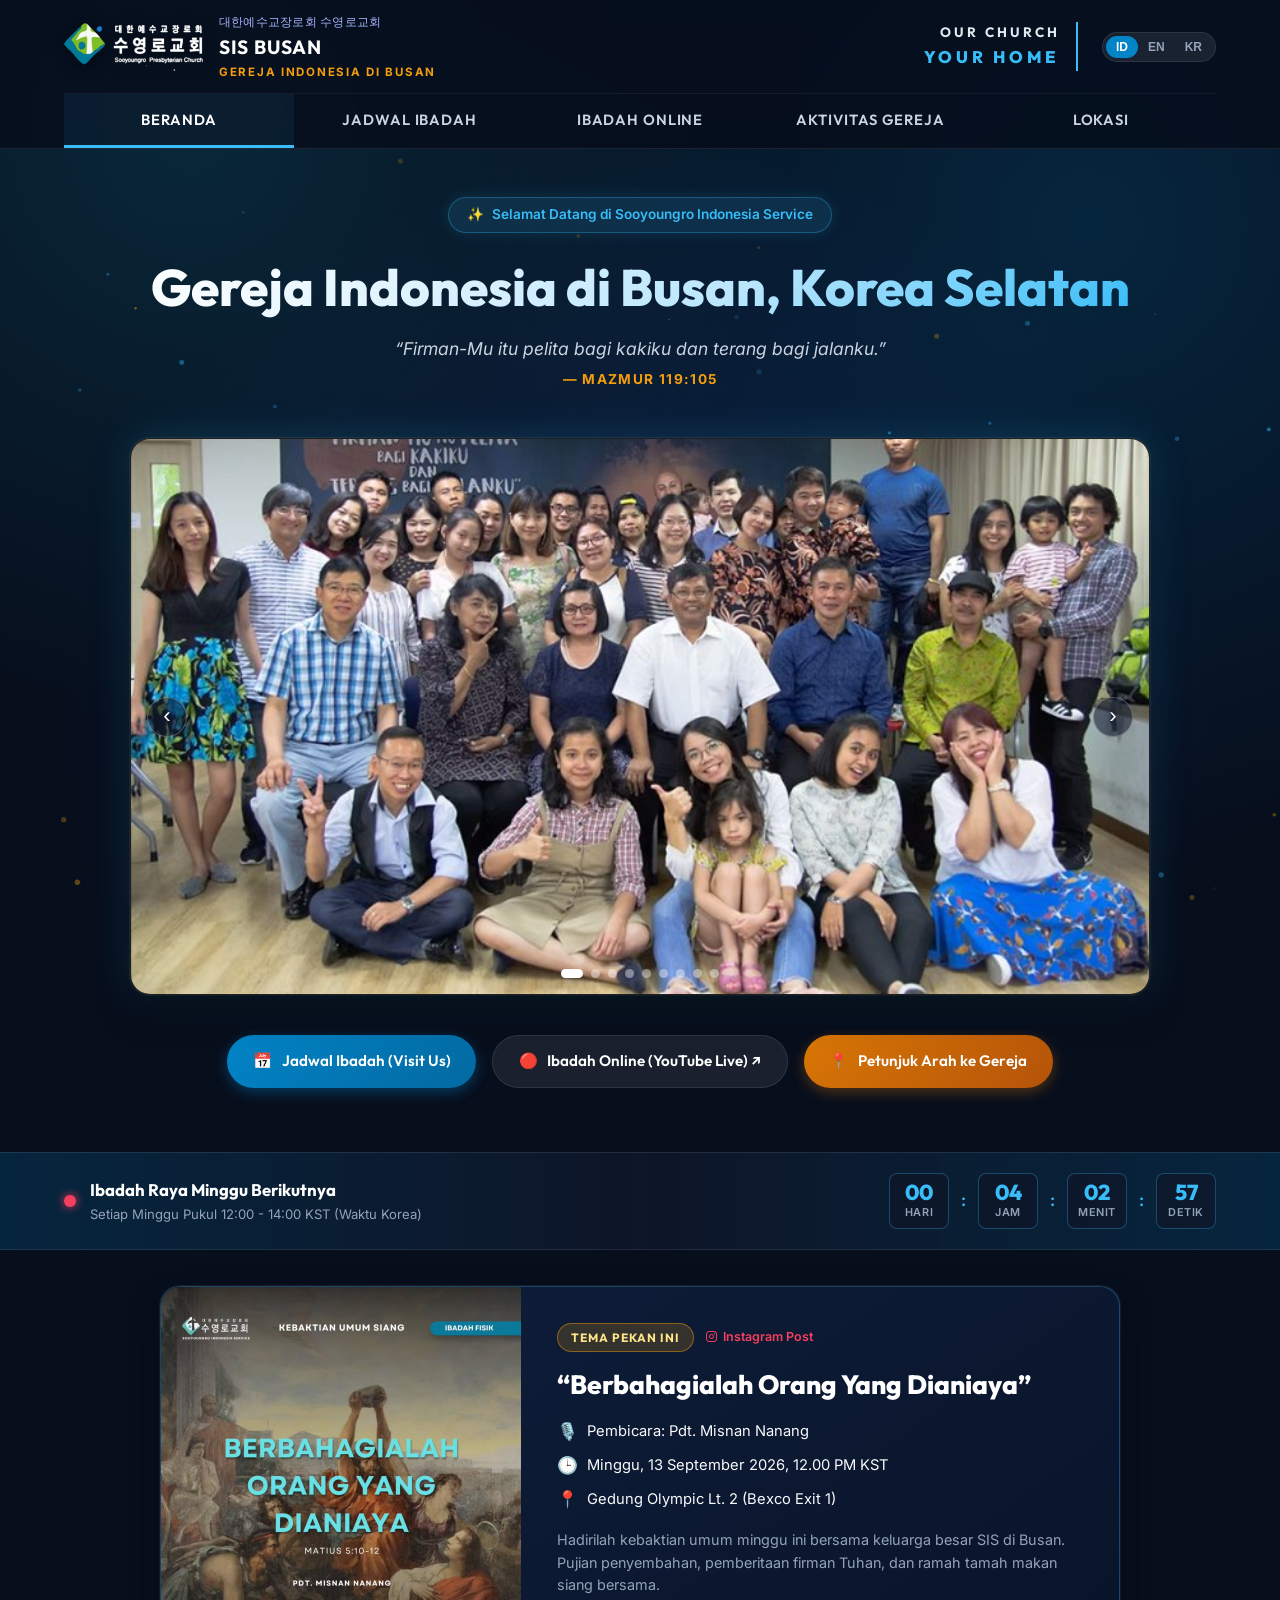
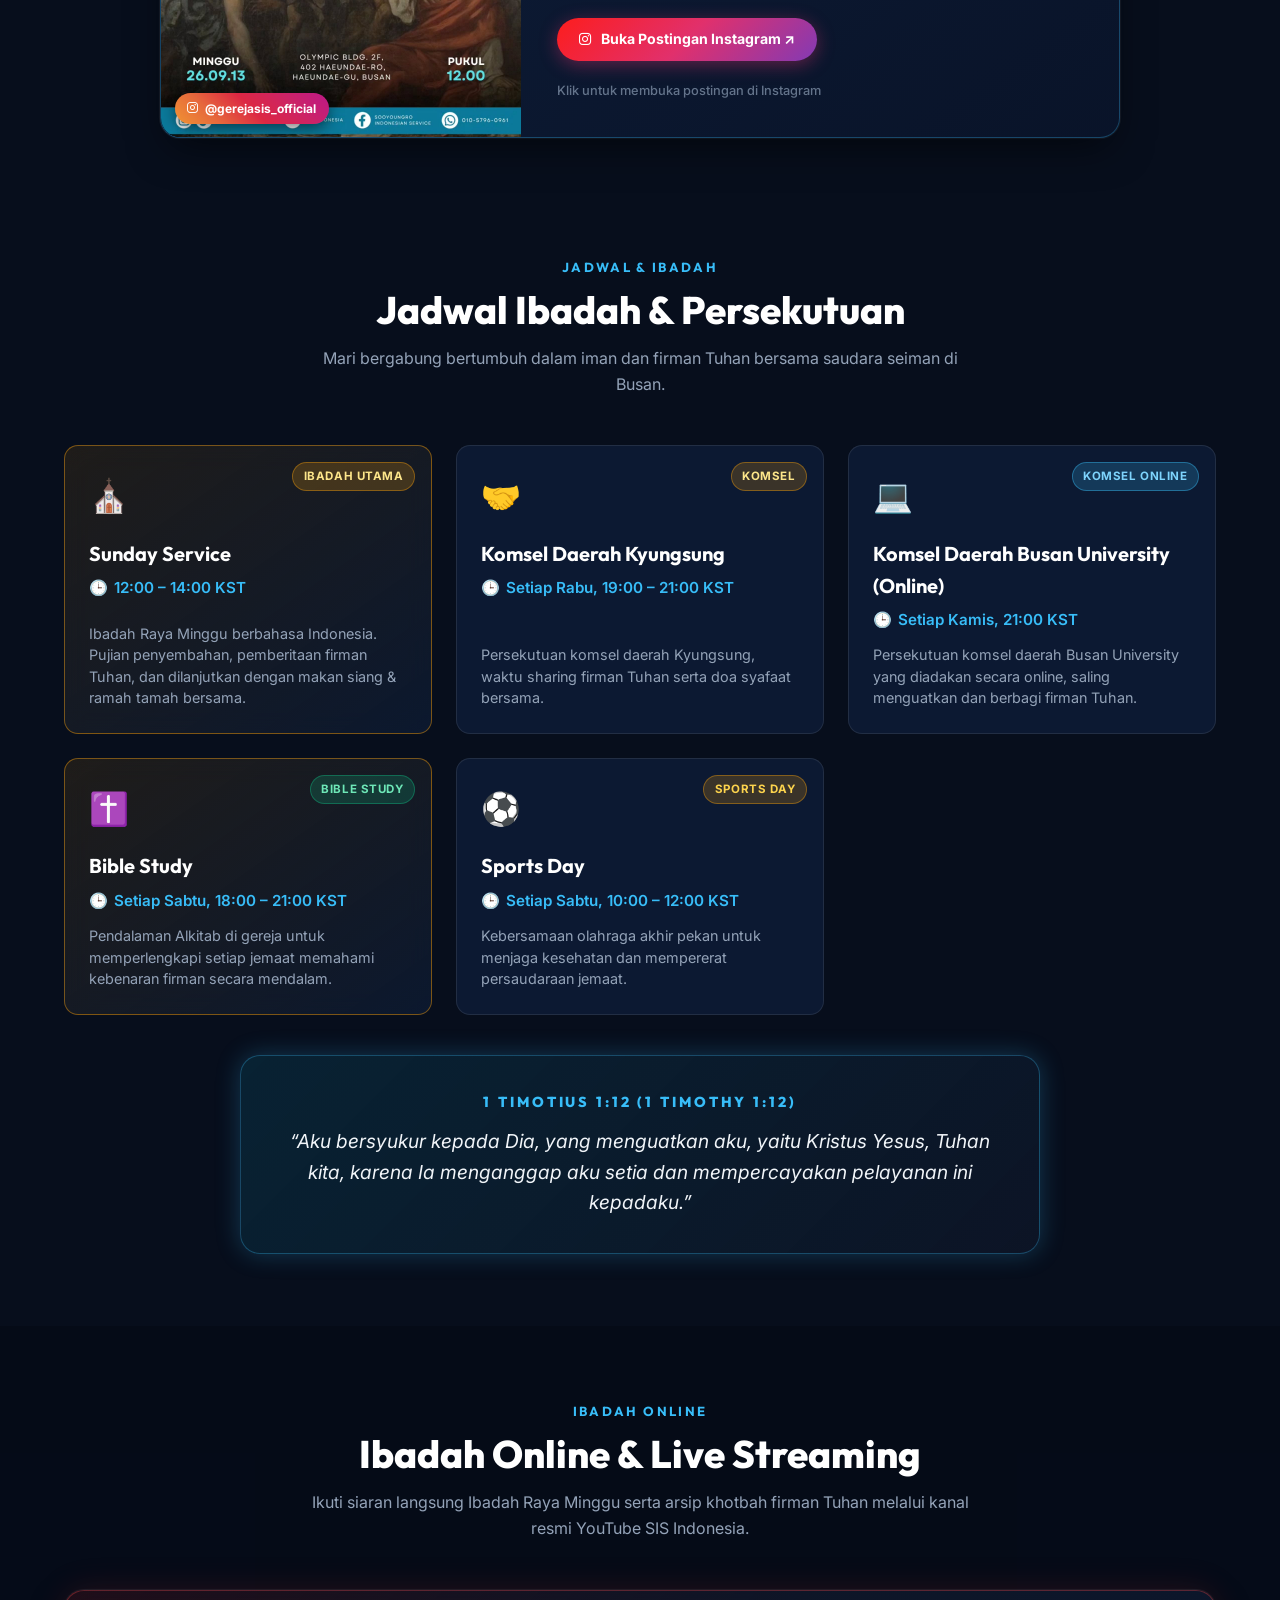
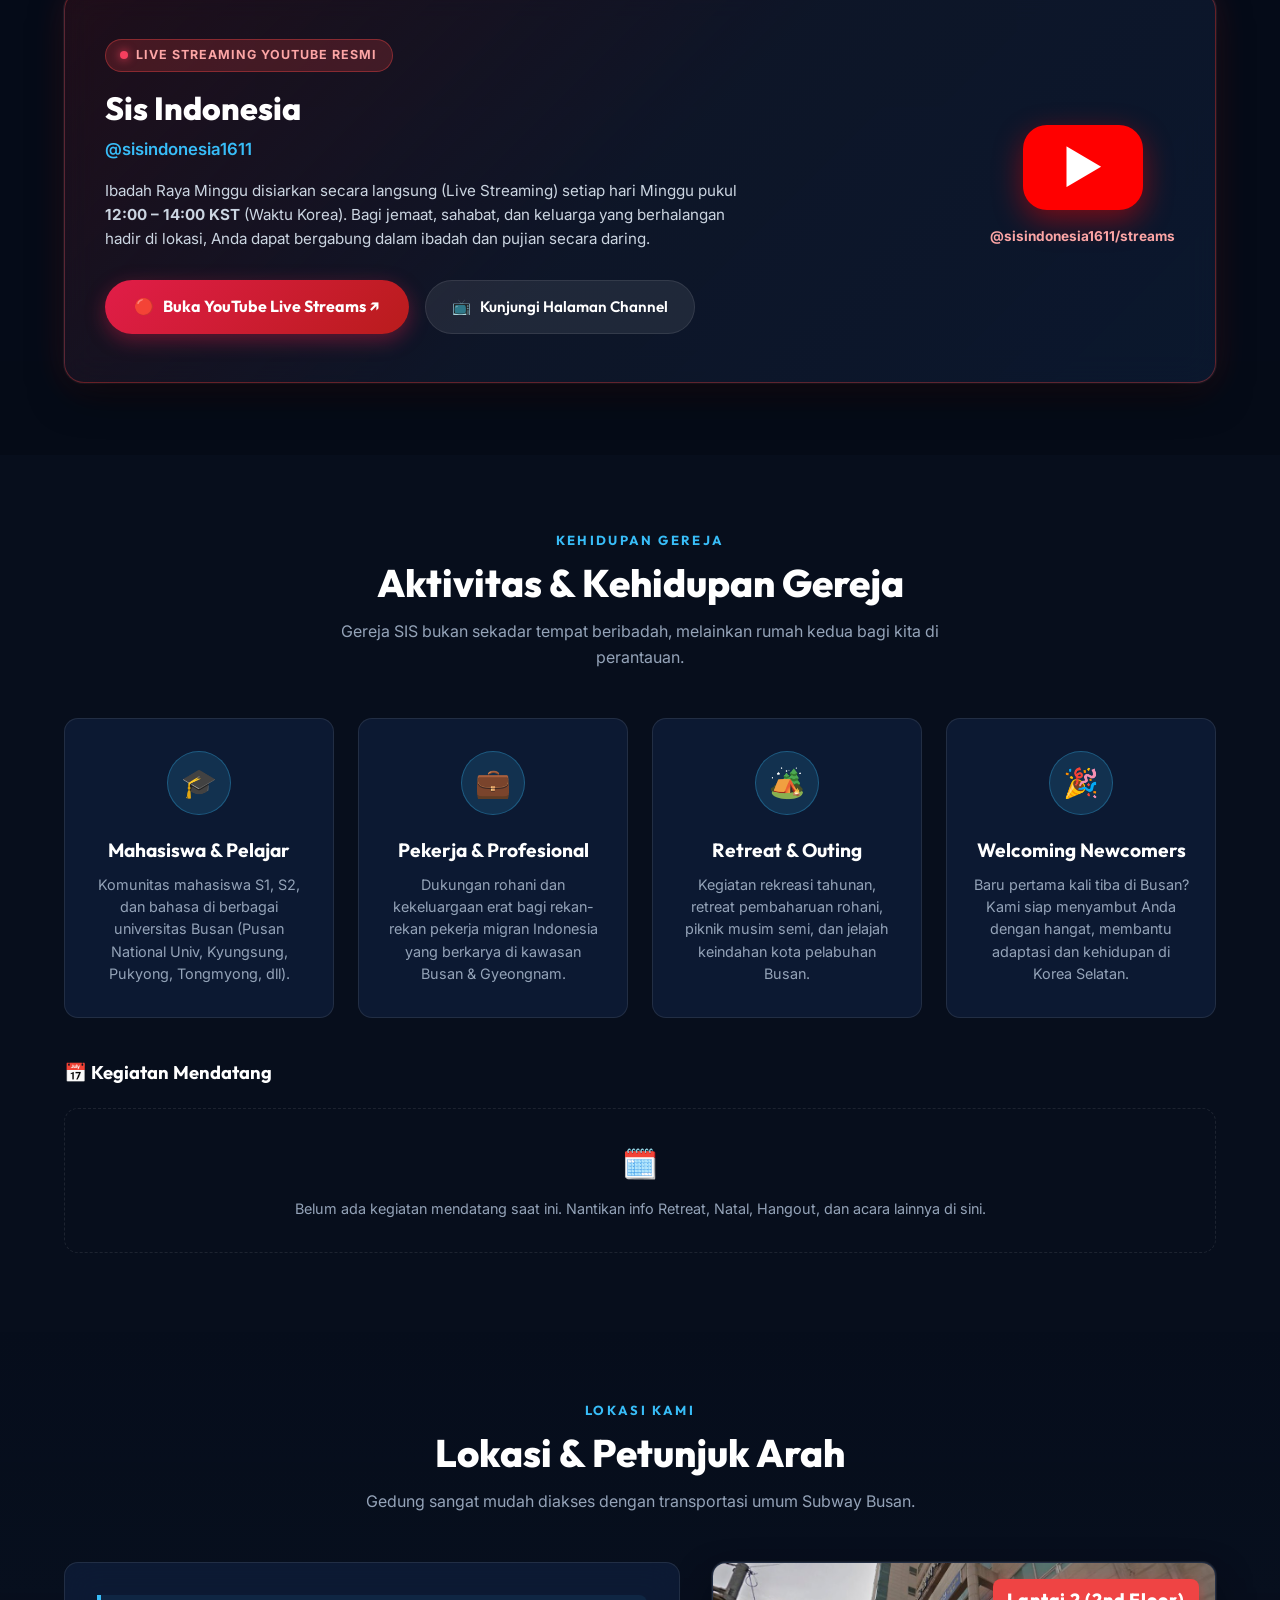
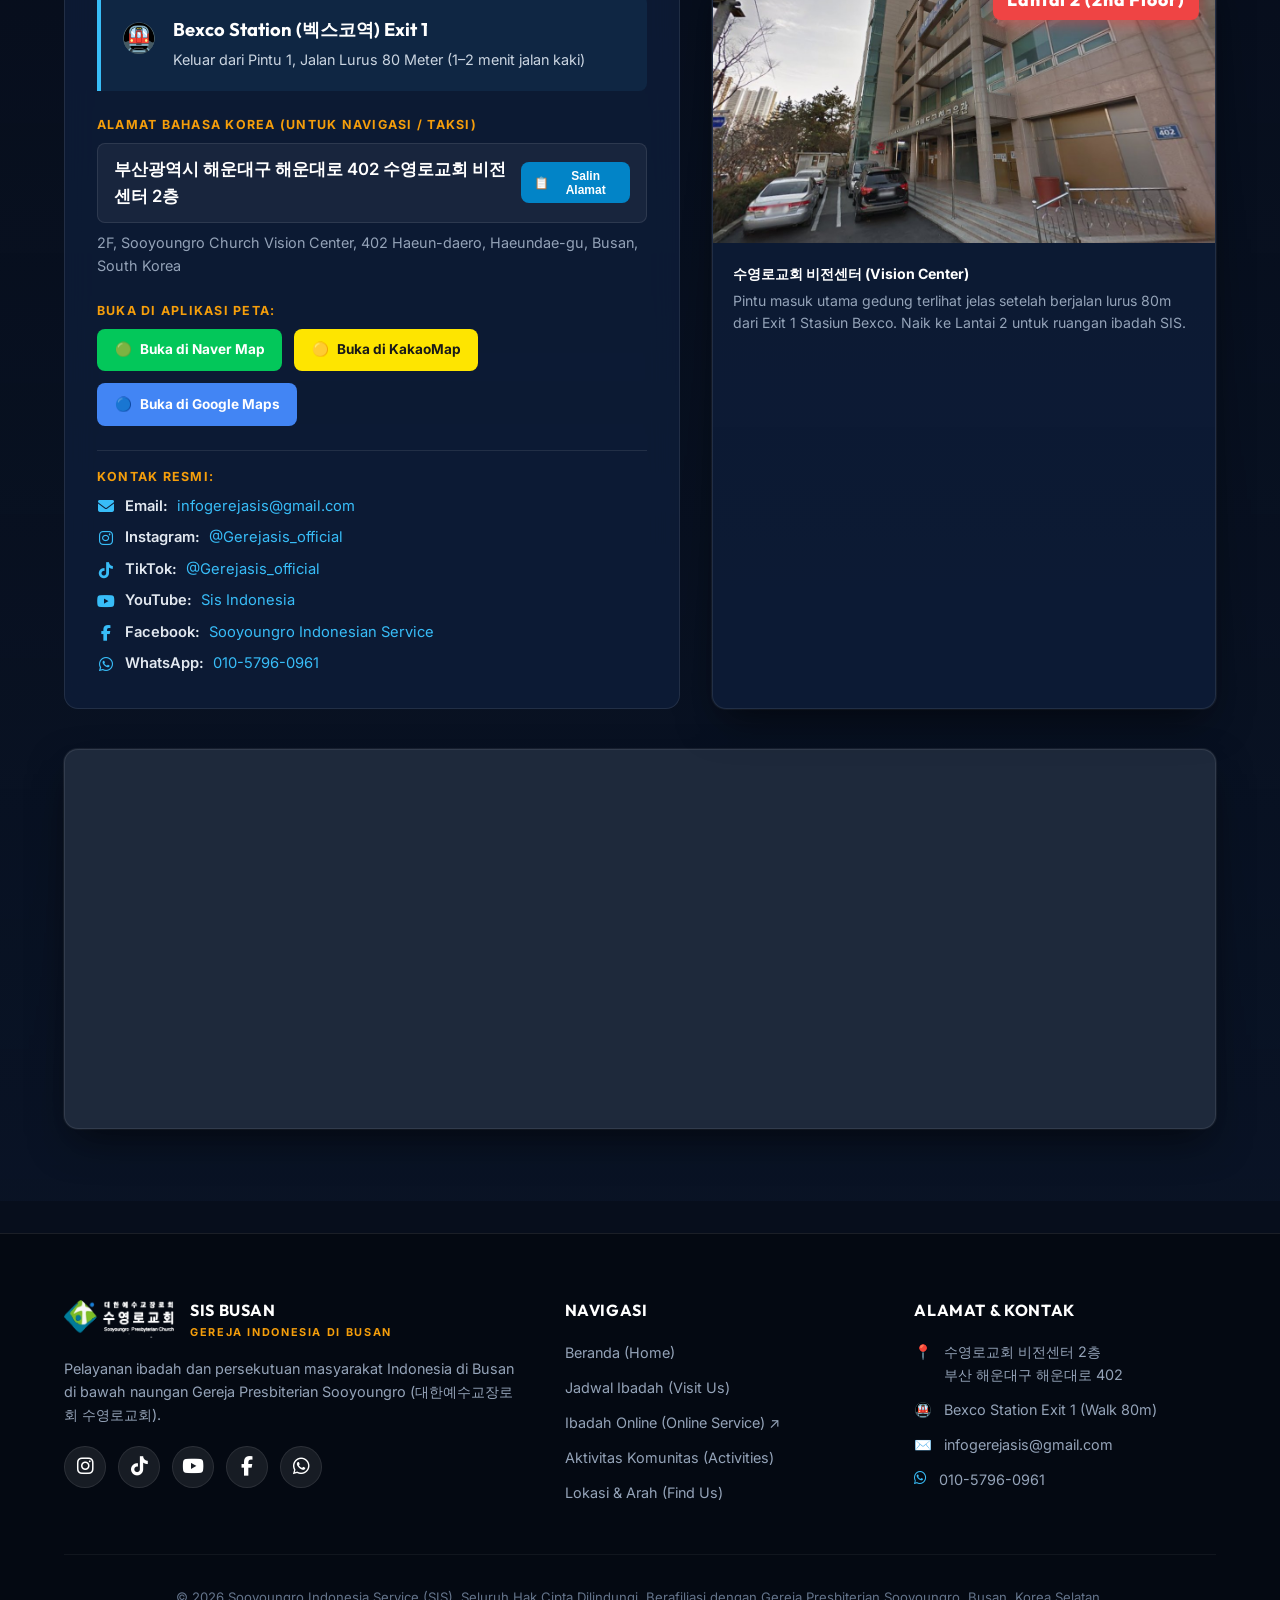
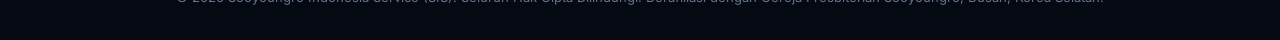
==== commit 3f416a62: "test" ====
--- a/index.html
+++ b/index.html
@@ -358,21 +358,23 @@
 
         <div class="youtube-stream-card">
           <div class="youtube-card-left">
-            <div class="youtube-badge">
-              <span class="live-pulse" style="width: 8px; height: 8px;" aria-hidden="true"></span>
-              <span data-i18n="youtubeBadge">Live Streaming YouTube Resmi</span>
+            <div class="youtube-badge" id="youtube-live-badge">
+              <span class="live-pulse" id="youtube-live-pulse" style="width: 8px; height: 8px;" aria-hidden="true"></span>
+              <span id="youtube-live-badge-text" data-i18n="youtubeBadge">Live Streaming YouTube Resmi</span>
             </div>
             <h3 class="youtube-channel-title">Sis Indonesia</h3>
             <span class="youtube-channel-handle">@sisindonesia1611</span>
-            <p class="youtube-stream-desc" data-i18n-html="youtubeDesc">
+            <div id="youtube-offline-notice-box"></div>
+            <p class="youtube-stream-desc" id="youtube-stream-desc" data-i18n-html="youtubeDesc">
               Ibadah Raya Minggu disiarkan secara langsung (Live Streaming) setiap hari Minggu pukul <strong>12:00 – 14:00 KST</strong> (Waktu Korea). Bagi jemaat, sahabat, dan keluarga yang berhalangan hadir di lokasi, Anda dapat bergabung dalam ibadah dan pujian secara daring.
             </p>
             <div class="youtube-actions">
               <a href="https://www.youtube.com/@sisindonesia1611/streams"
                  target="_blank"
                  rel="noopener"
-                 class="btn btn-youtube-live">
-                <span>🔴</span> <span data-i18n="btnOpenYoutube">Buka YouTube Live Streams ↗</span>
+                 class="btn btn-youtube-live"
+                 id="youtube-live-btn-primary">
+                <span id="youtube-live-btn-icon">🔴</span> <span id="youtube-live-btn-text" data-i18n="btnOpenYoutube">Buka YouTube Live Streams ↗</span>
               </a>
               <a href="https://www.youtube.com/@sisindonesia1611"
                  target="_blank"
@@ -384,12 +386,12 @@
           </div>
 
           <div class="youtube-card-right">
-            <a href="https://www.youtube.com/@sisindonesia1611/streams" target="_blank" rel="noopener" aria-label="Buka kanal YouTube Sis Indonesia">
+            <a href="https://www.youtube.com/@sisindonesia1611/streams" id="youtube-live-right-link" target="_blank" rel="noopener" aria-label="Buka kanal YouTube Sis Indonesia">
               <div class="youtube-play-icon-box" title="Klik untuk membuka YouTube Streams">
                 ▶
               </div>
             </a>
-            <span style="margin-top: 1rem; font-size: 0.85rem; color: #fca5a5; font-weight: 700;">@sisindonesia1611/streams</span>
+            <span id="youtube-right-handle" style="margin-top: 1rem; font-size: 0.85rem; color: #fca5a5; font-weight: 700;">@sisindonesia1611/streams</span>
           </div>
         </div>
       </div>
@@ -435,7 +437,7 @@
         <!-- Upcoming Activities (Retreat, Natal, Hangout, dll) -->
         <div class="upcoming-activities">
           <h3 class="upcoming-activities-title"><span aria-hidden="true">📅</span> <span data-i18n="upcomingTitle">Kegiatan Mendatang</span></h3>
-          <div class="upcoming-activities-grid">
+          <div class="upcoming-activities-grid" id="upcoming-activities-container">
             <!--
               Template kartu upcoming activity — salin blok di bawah ini untuk setiap acara baru
               (contoh: Retreat, Perayaan Natal, Hangout, dll), lalu hapus komentar & elemen "empty state".
@@ -640,9 +642,9 @@
       <span>📅</span>
       <span data-i18n="floatSchedule">Jadwal</span>
     </a>
-    <a href="https://www.youtube.com/@sisindonesia1611/streams" target="_blank" rel="noopener" class="floating-btn">
-      <span>🔴</span>
-      <span data-i18n="floatLive">Live</span>
+    <a href="https://www.youtube.com/@sisindonesia1611/streams" target="_blank" rel="noopener" class="floating-btn" id="floating-btn-live">
+      <span id="floating-btn-live-icon">🔴</span>
+      <span data-i18n="floatLive" id="floating-btn-live-text">Live</span>
     </a>
     <button class="floating-btn copy-address-btn" style="background: none; border: none; cursor: pointer;">
       <span>📋</span>
--- a/assets/css/style.css
+++ b/assets/css/style.css
@@ -1078,6 +1078,50 @@
   box-shadow: 0 8px 25px rgba(225, 29, 72, 0.55);
 }
 
+/* Offline state for YouTube card when live is toggled off */
+.youtube-badge.offline {
+  background: rgba(148, 163, 184, 0.15);
+  color: #94a3b8;
+  border-color: rgba(148, 163, 184, 0.35);
+}
+
+.youtube-badge.offline .live-pulse {
+  background: #64748b;
+  box-shadow: none;
+  animation: none;
+}
+
+.btn-youtube-offline {
+  background: linear-gradient(135deg, #1e293b, #0f172a);
+  color: #f1f5f9;
+  border: 1px solid rgba(56, 189, 248, 0.4);
+  font-size: 1rem;
+  font-weight: 700;
+  padding: 0.9rem 1.8rem;
+  box-shadow: 0 6px 20px rgba(0, 0, 0, 0.4);
+}
+
+.btn-youtube-offline:hover {
+  background: linear-gradient(135deg, #0284c7, #0369a1);
+  color: #ffffff;
+  border-color: #38bdf8;
+  transform: translateY(-2px);
+  box-shadow: 0 8px 25px rgba(2, 132, 199, 0.45);
+}
+
+.youtube-offline-notice {
+  display: inline-flex;
+  align-items: center;
+  gap: 0.5rem;
+  background: rgba(14, 116, 144, 0.12);
+  border: 1px dashed rgba(56, 189, 248, 0.35);
+  padding: 0.5rem 0.9rem;
+  border-radius: var(--radius-sm);
+  font-size: 0.85rem;
+  color: #bae6fd;
+  margin-bottom: 1.25rem;
+}
+
 .youtube-card-right {
   display: flex;
   flex-direction: column;
@@ -1246,6 +1290,16 @@
   font-weight: 700;
   color: #ffffff;
   margin-bottom: 0.4rem;
+}
+
+.upcoming-activity-location {
+  display: flex;
+  align-items: center;
+  gap: 0.4rem;
+  font-size: 0.84rem;
+  color: var(--primary-light);
+  font-weight: 600;
+  margin-bottom: 0.65rem;
 }
 
 .upcoming-activity-desc {
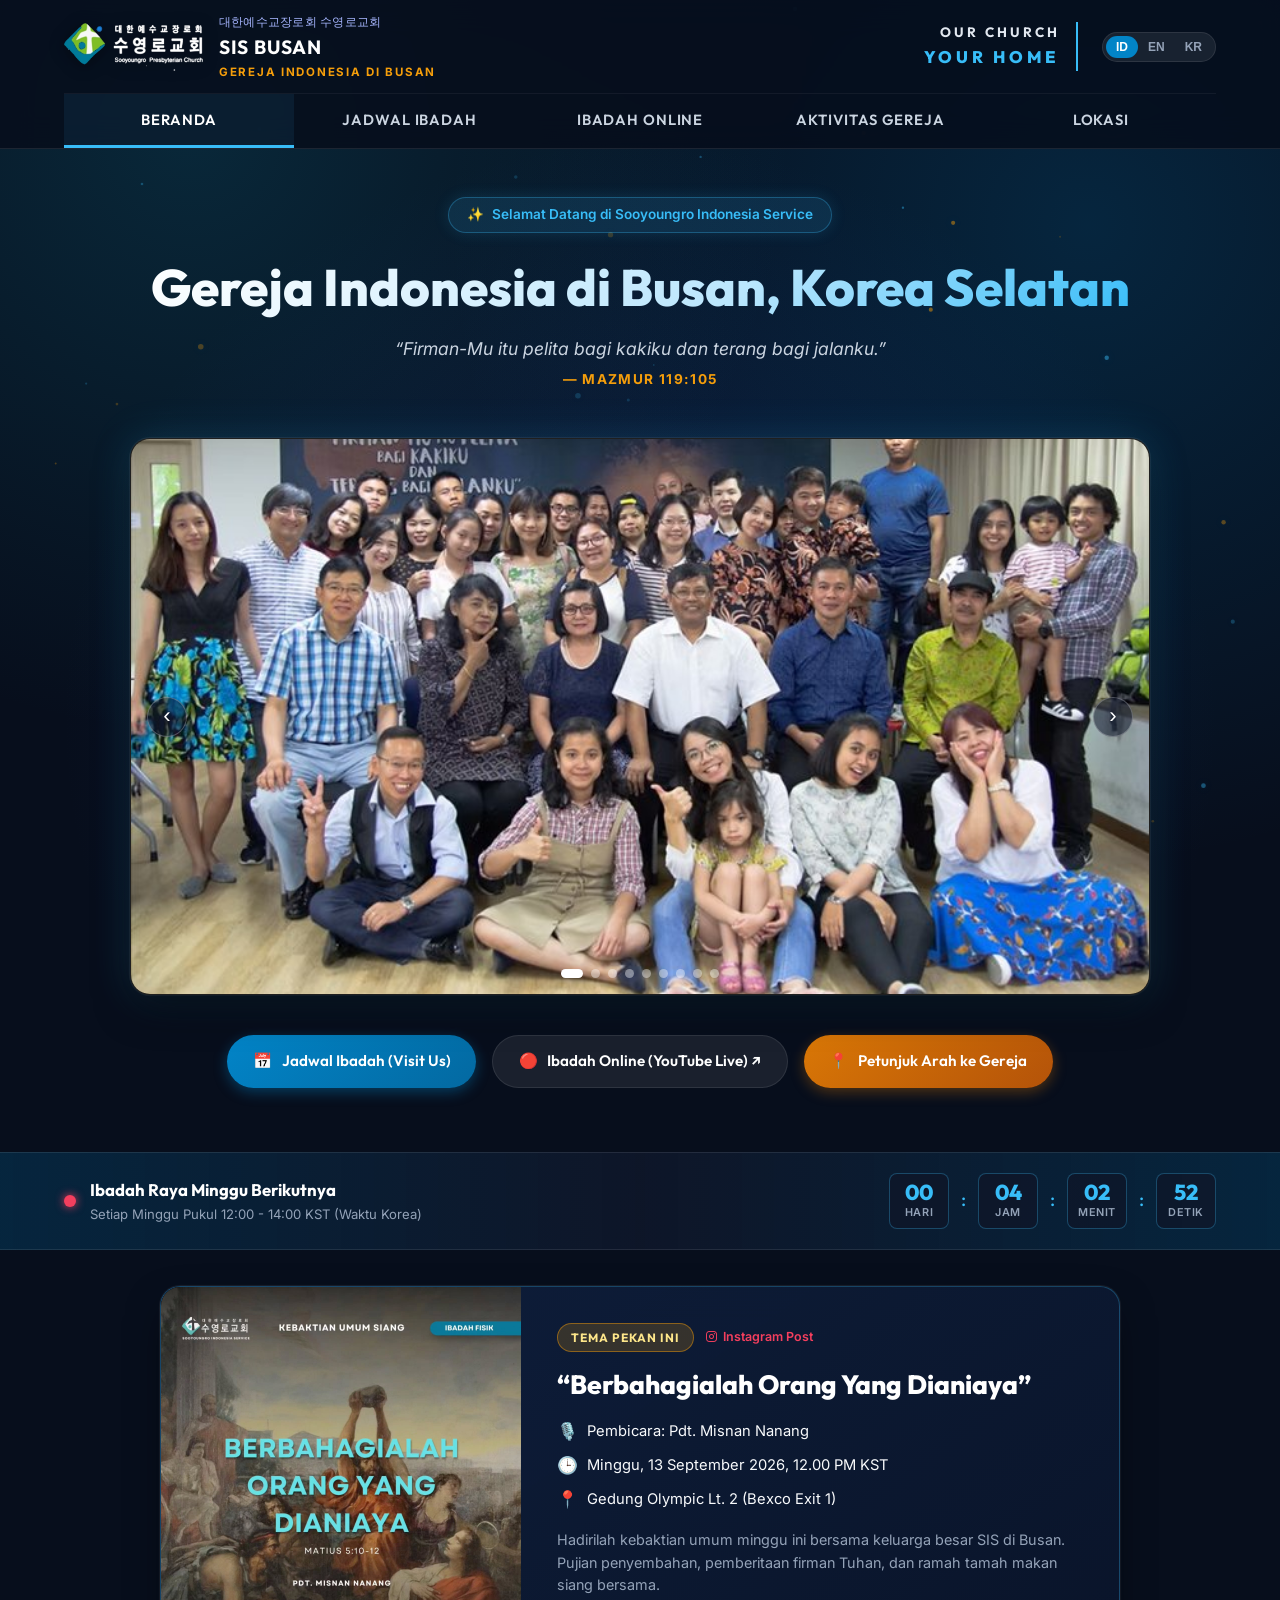
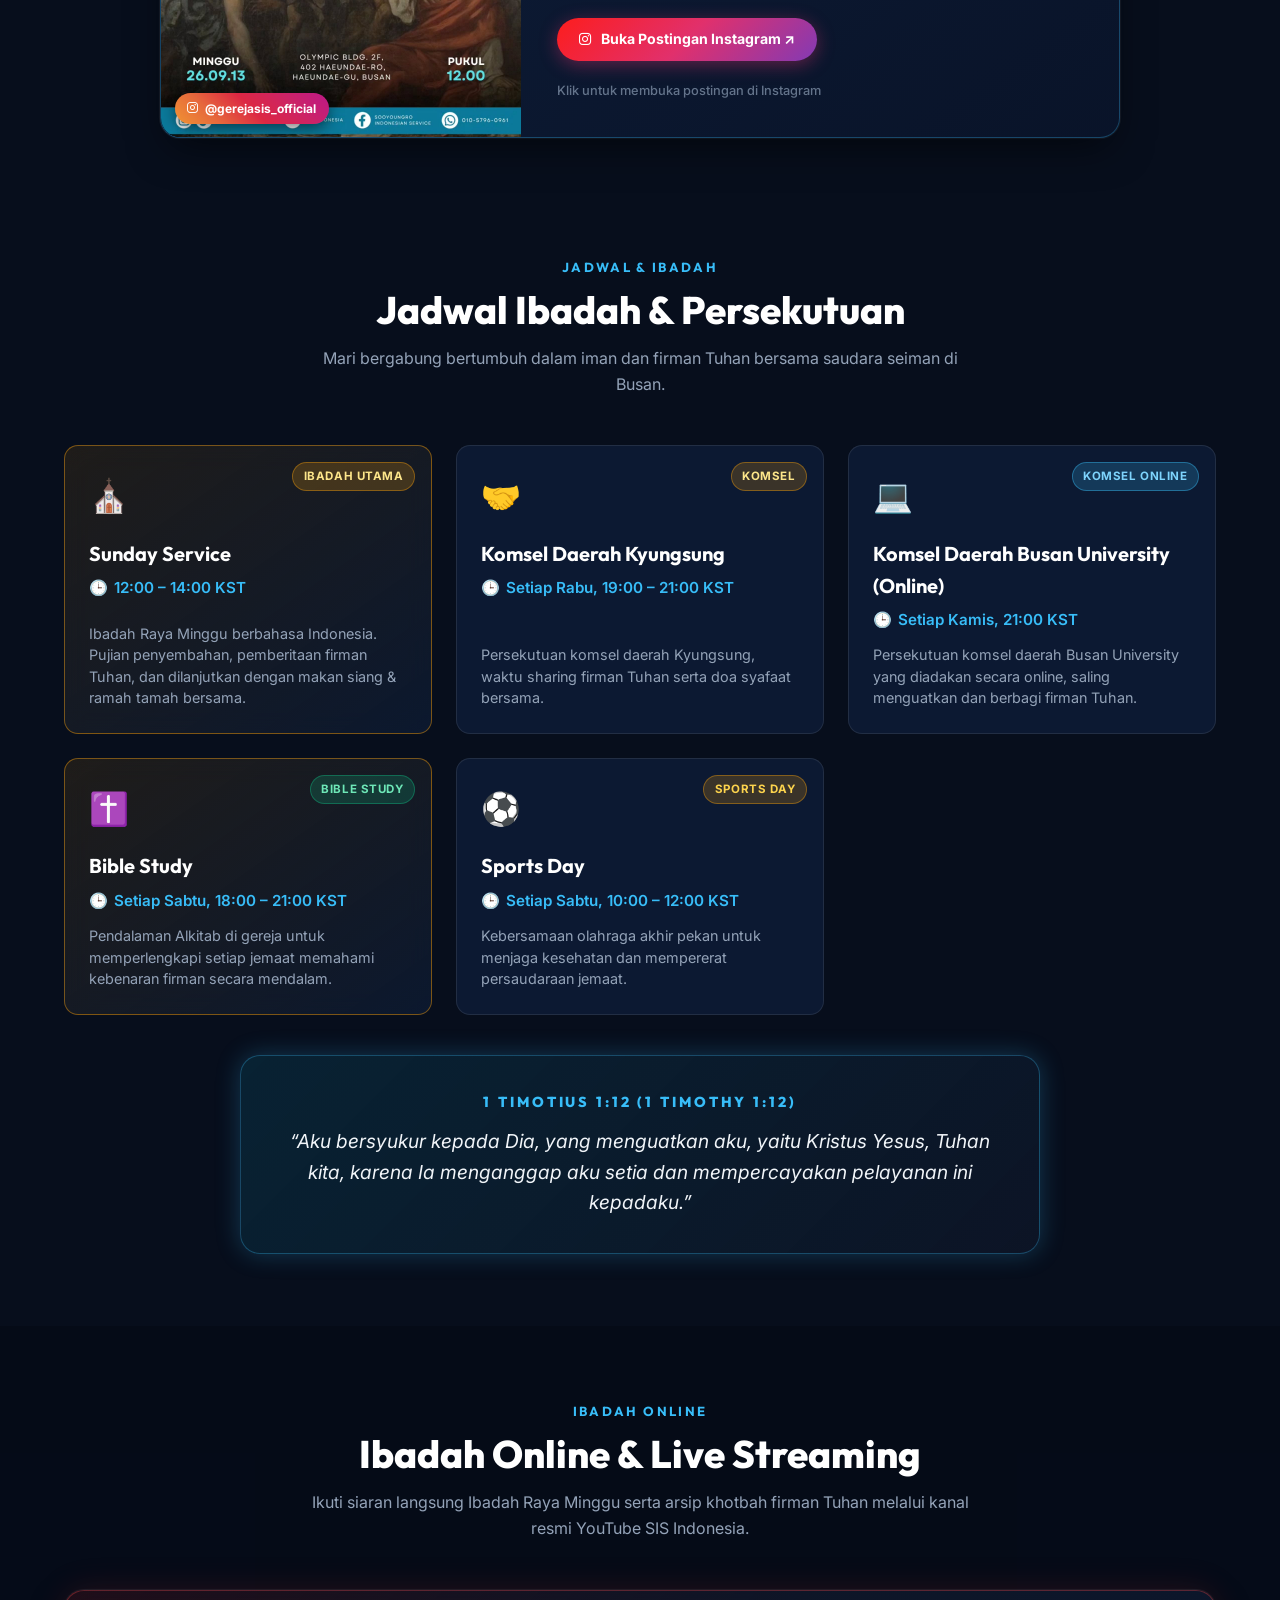
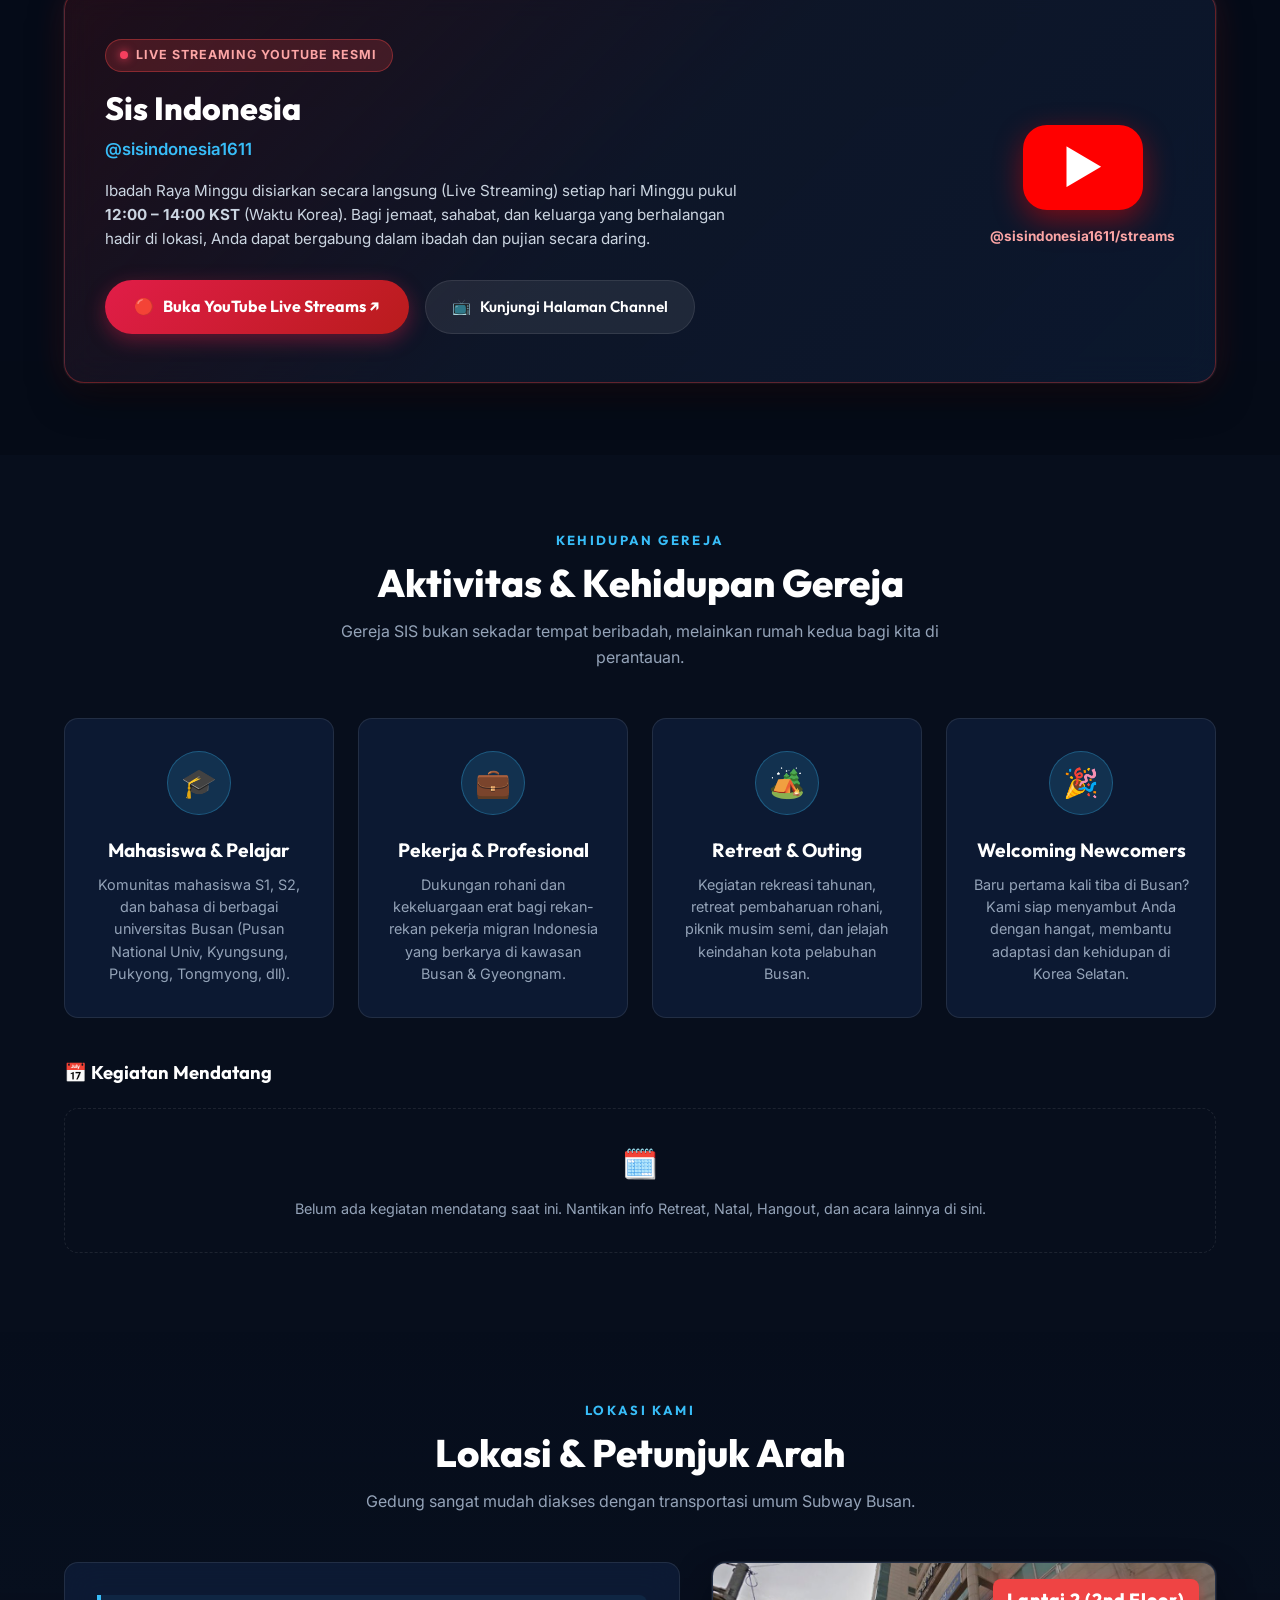
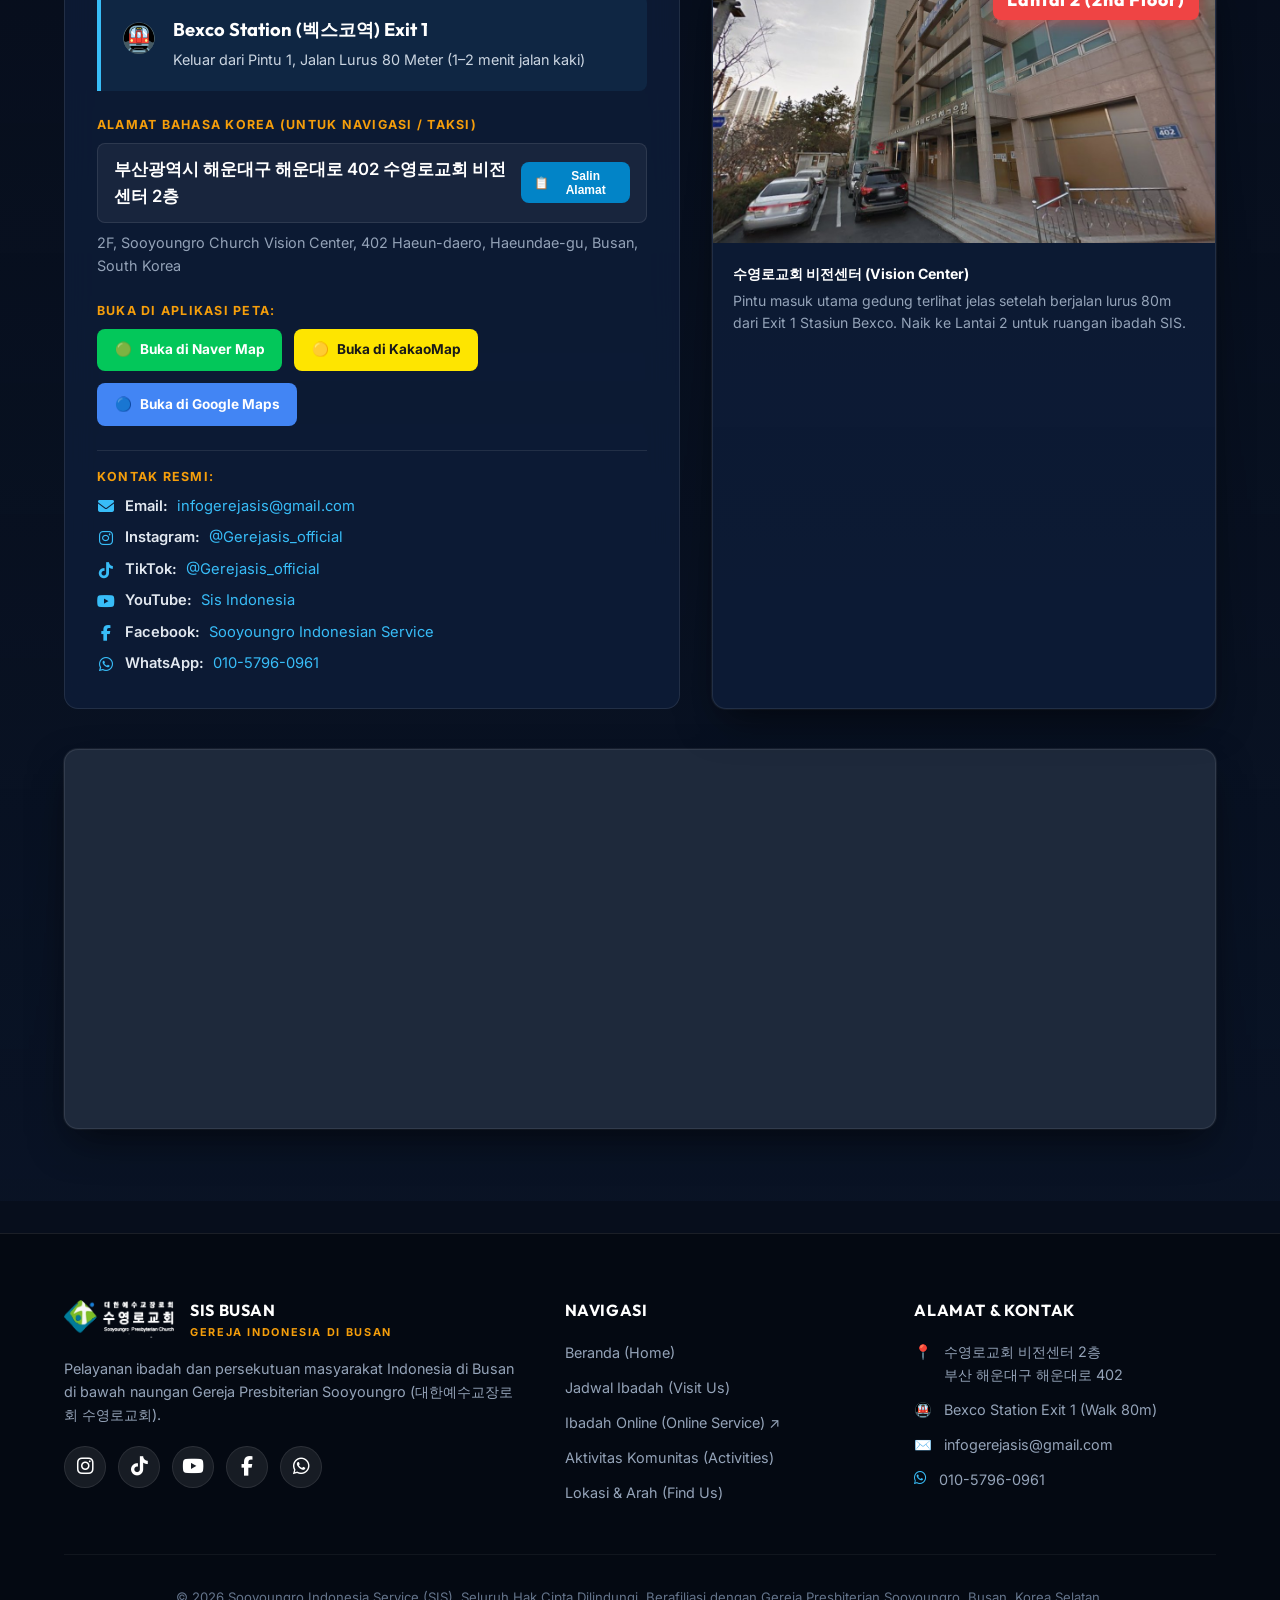
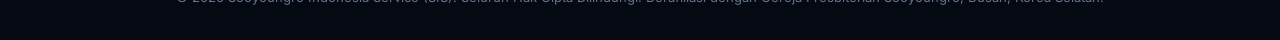
==== commit 51d2c9a8: "sd" ====
--- a/index.html
+++ b/index.html
@@ -17,7 +17,7 @@
   <meta property="og:type" content="website">
 
   <!-- Favicon -->
-  <link rel="icon" type="image/png" href="./assets/images/logo.png">
+  <link rel="icon" type="image/png" href="./assets/images/logo-emblem.png">
 
   <!-- Google Fonts: Outfit (Headings) & Inter (Body) -->
   <link rel="preconnect" href="https://fonts.googleapis.com">
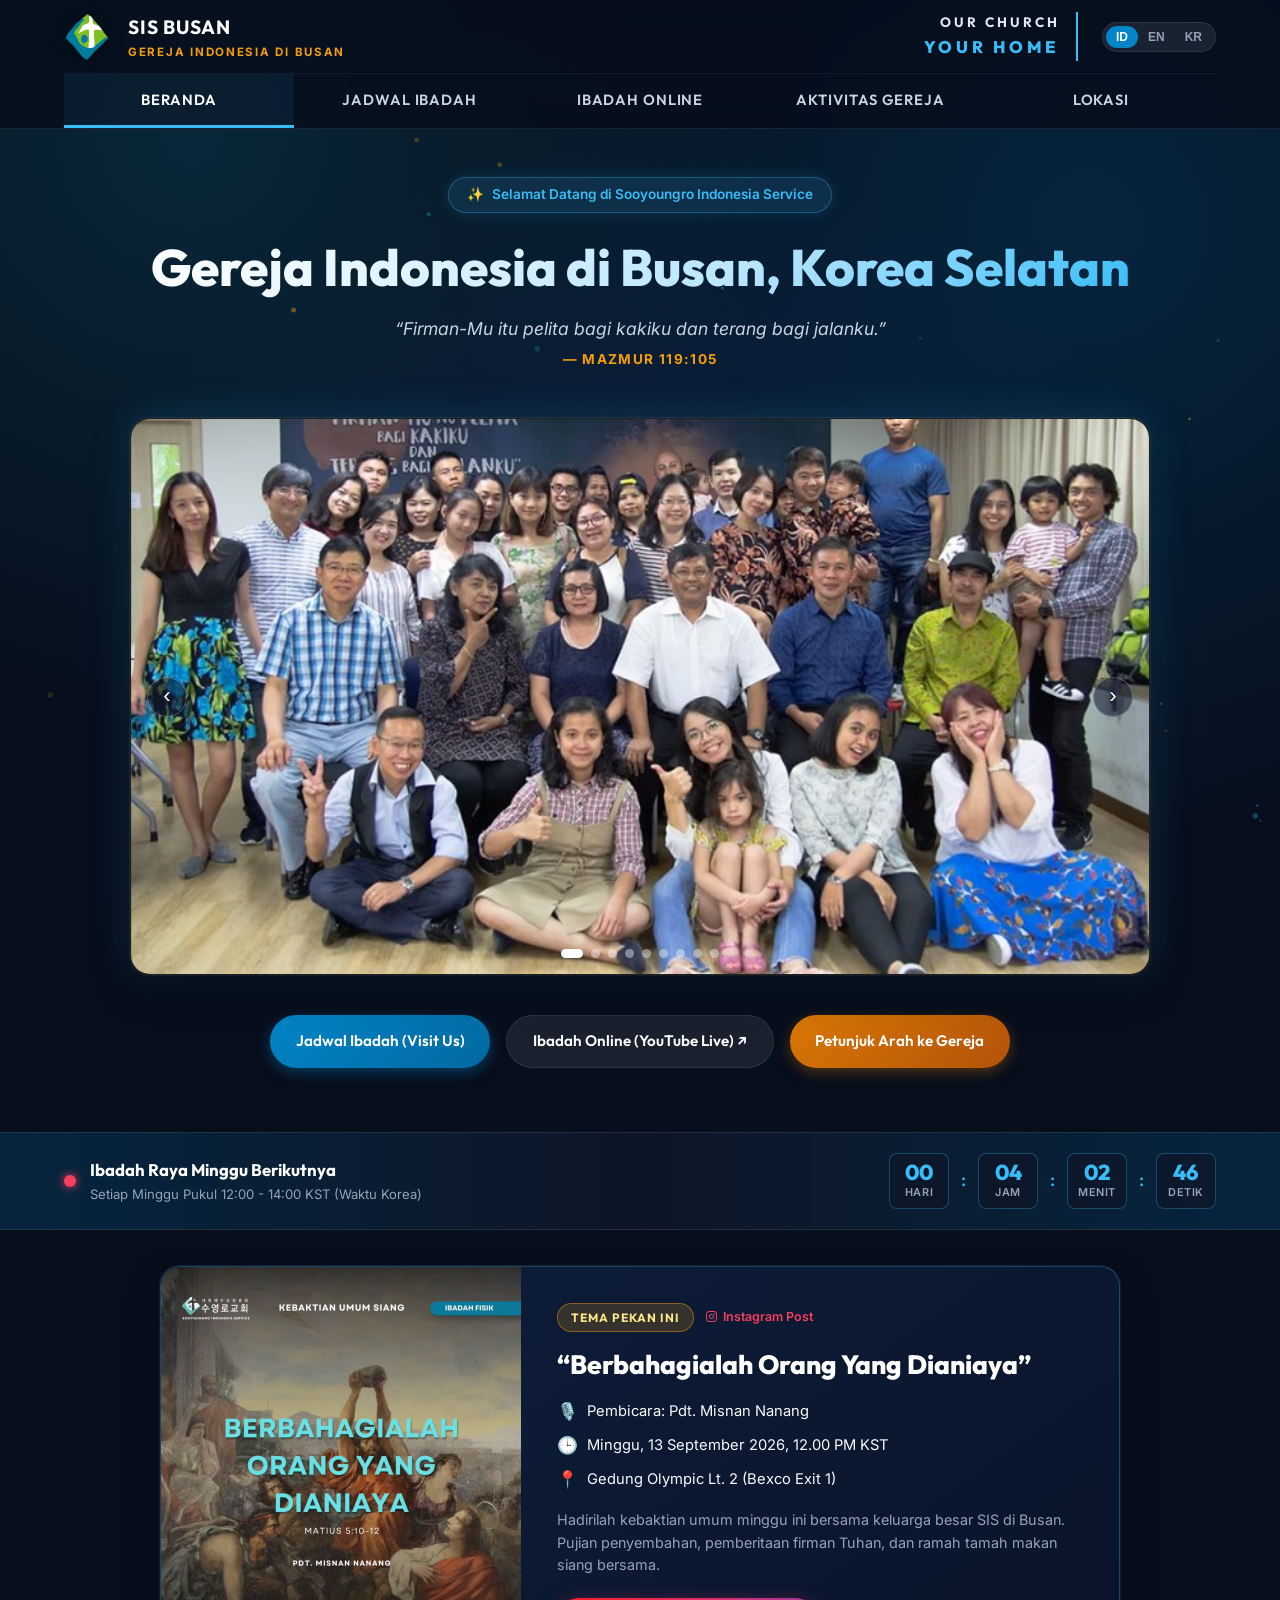
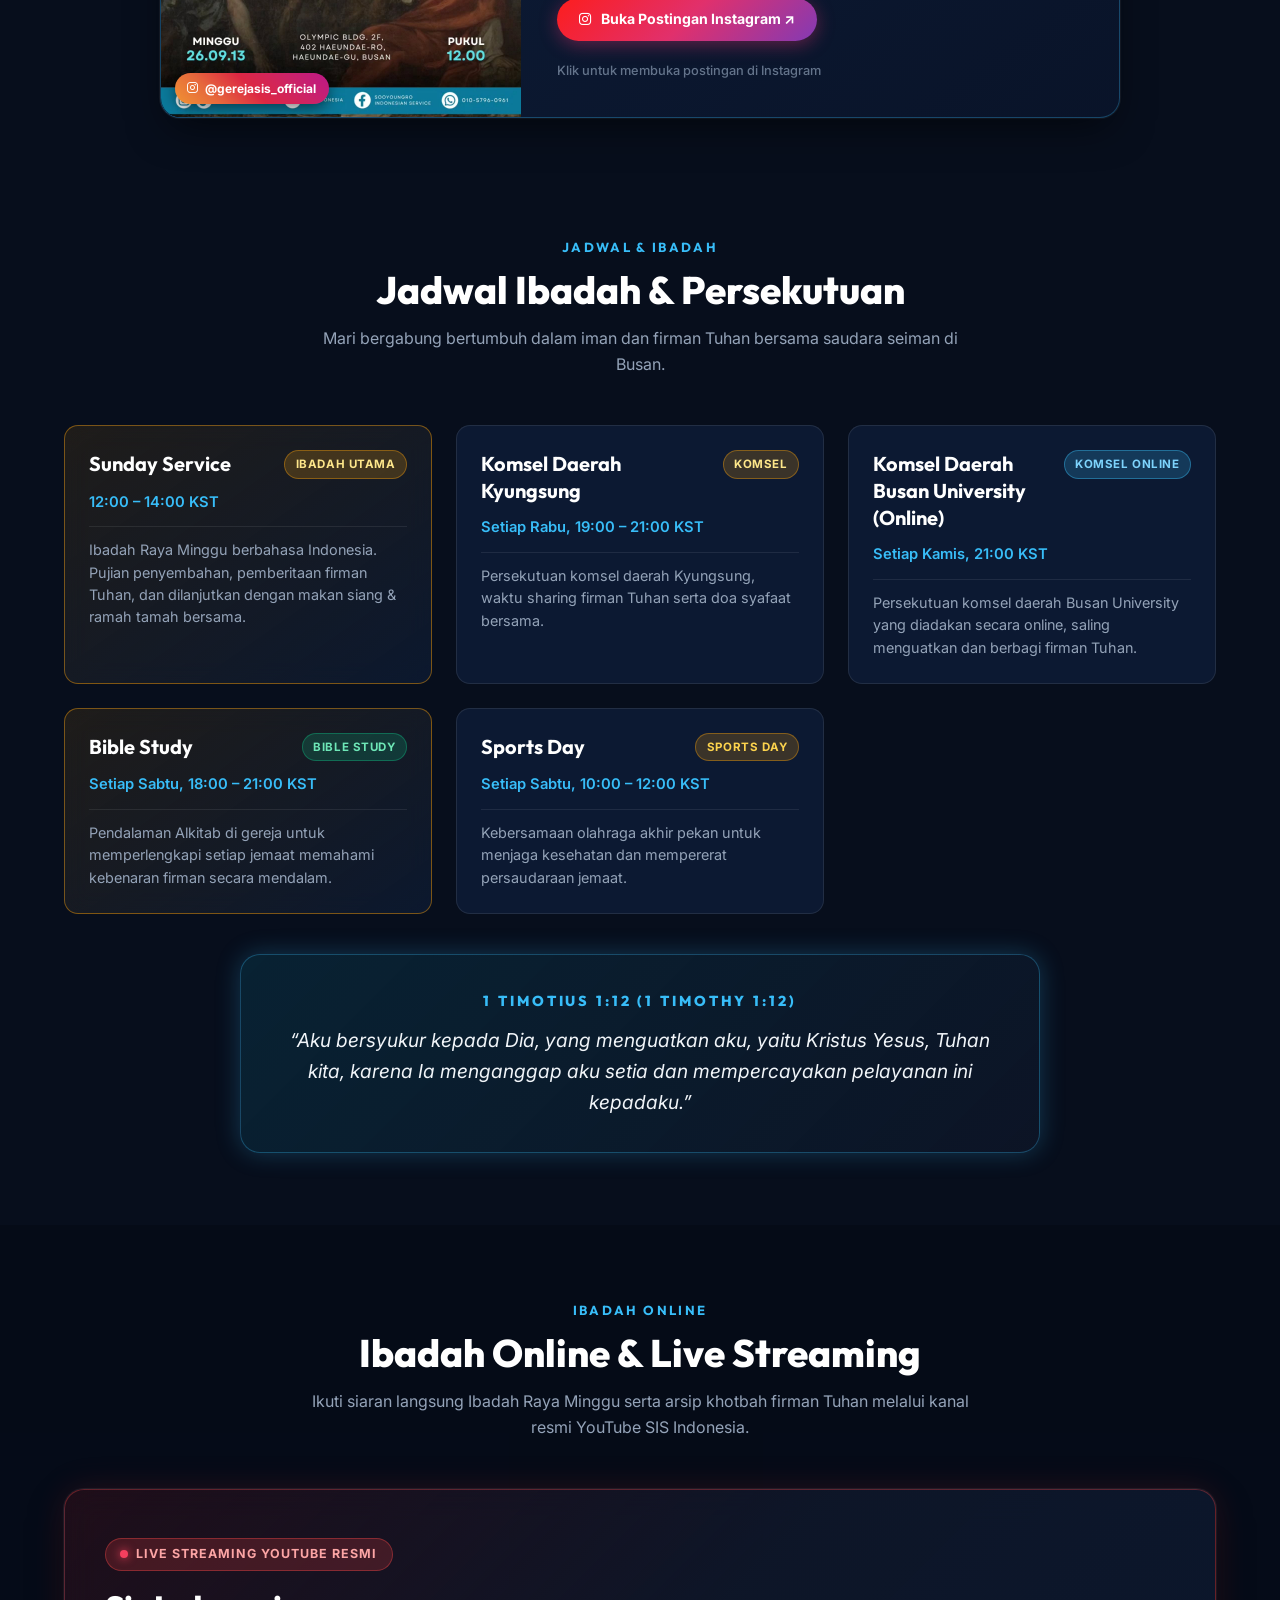
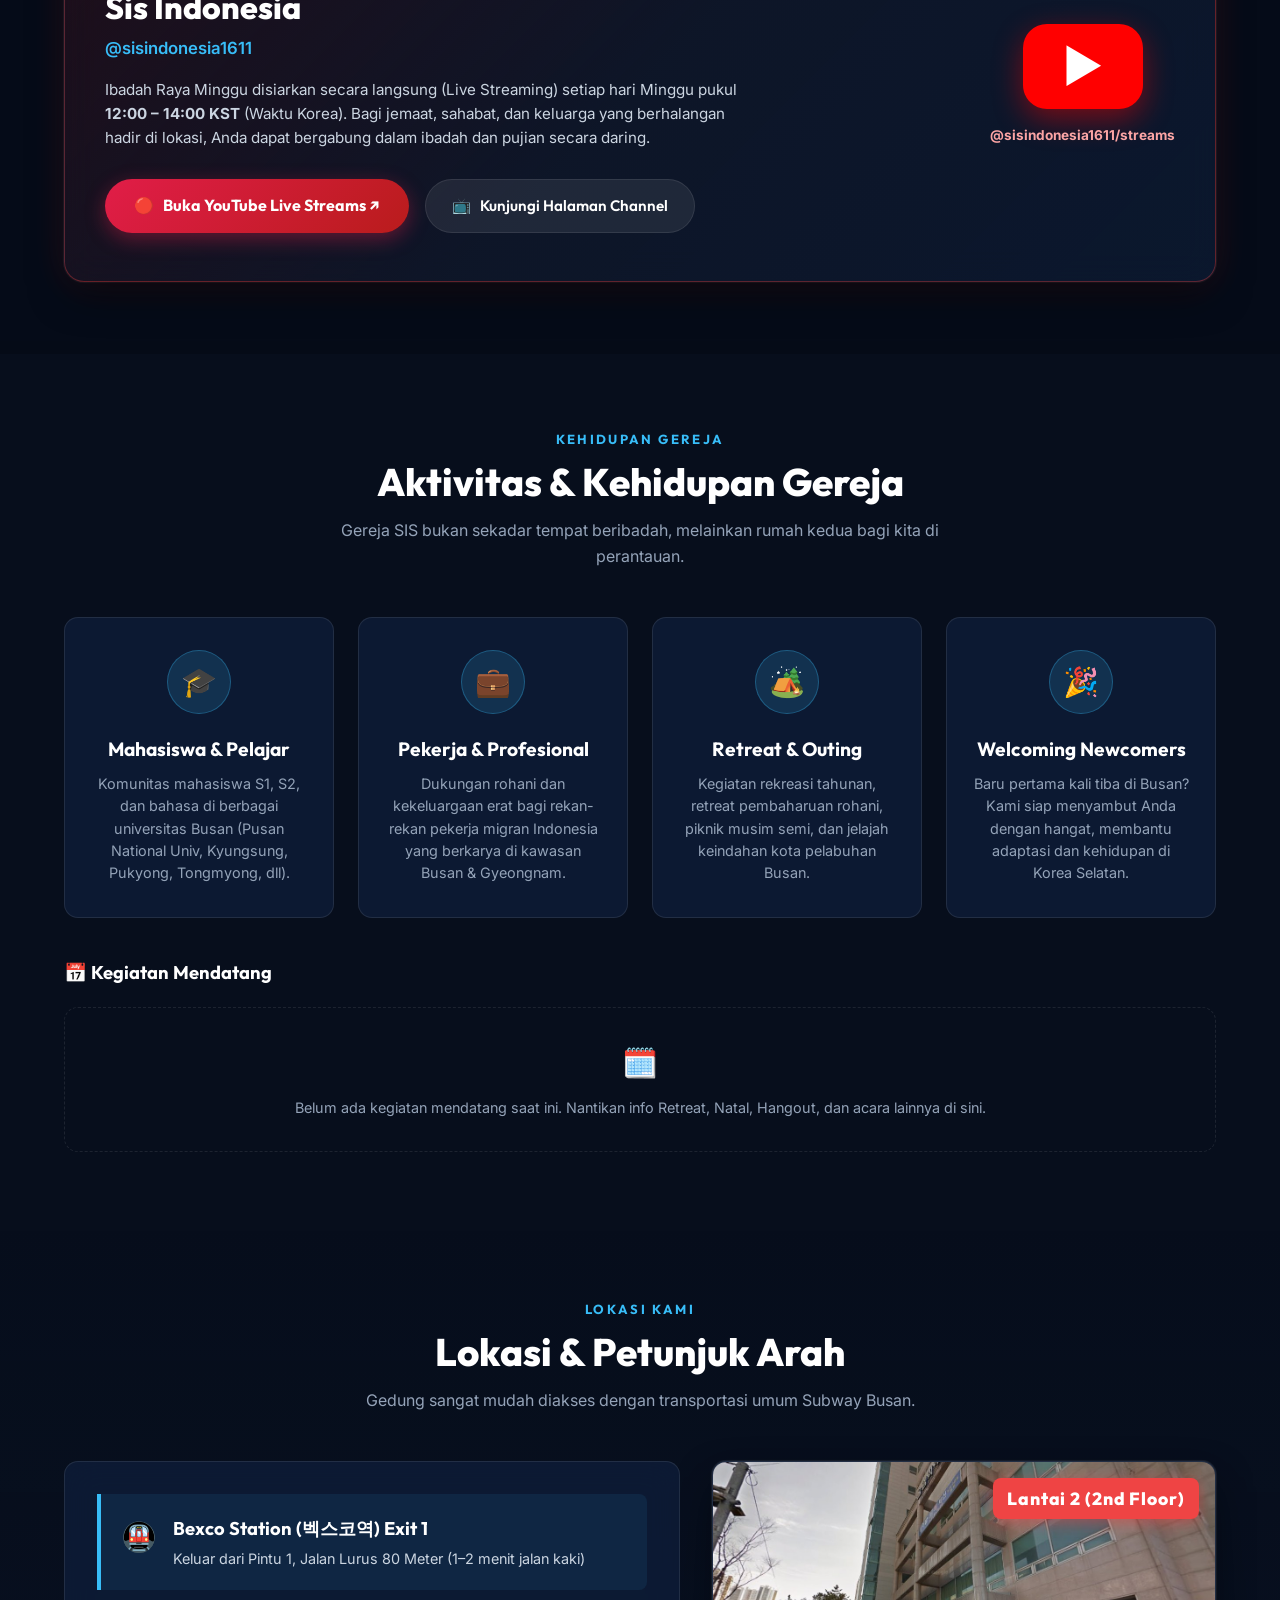
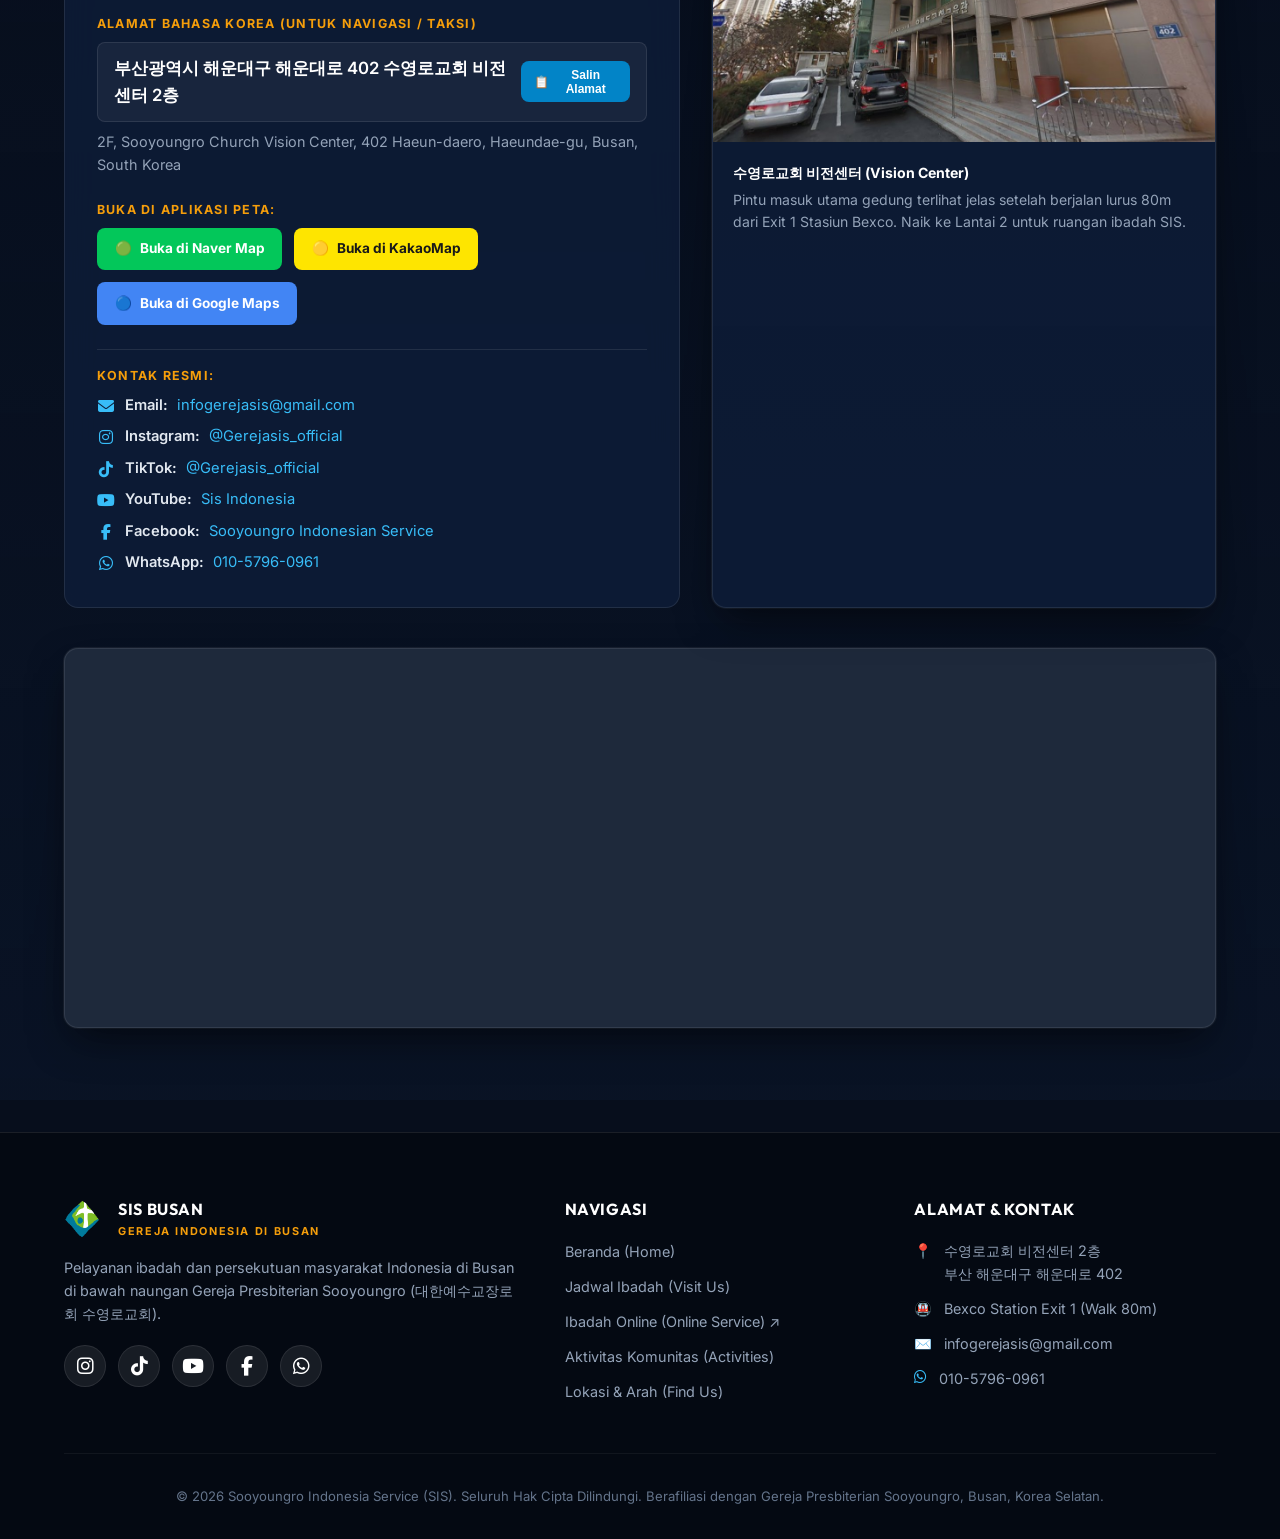
==== commit decefd50: "update" ====
--- a/index.html
+++ b/index.html
@@ -41,9 +41,8 @@
     <div class="container">
       <div class="header-top">
         <a href="#home" class="church-brand" aria-label="Beranda SIS Busan">
-          <img src="./assets/images/logo.png" alt="Sooyoungro Presbyterian Church Logo" class="brand-logo-img">
+          <img src="./assets/images/logo-final2.png" alt="Sooyoungro Presbyterian Church Logo" class="brand-logo-img">
           <div class="brand-texts">
-            <span class="brand-korean">대한예수교장로회 수영로교회</span>
             <span class="brand-name">SIS BUSAN</span>
             <span class="brand-badge" data-i18n="brandBadge">Gereja Indonesia di Busan</span>
           </div>
@@ -156,13 +155,13 @@
         <!-- Quick Action Buttons -->
         <div class="hero-actions">
           <a href="#visit-us" class="btn btn-primary">
-            <span>📅</span> <span data-i18n="btnSchedule">Jadwal Ibadah (Visit Us)</span>
+            <span data-i18n="btnSchedule">Jadwal Ibadah (Visit Us)</span>
           </a>
           <a href="https://www.youtube.com/@sisindonesia1611/streams" target="_blank" rel="noopener" class="btn btn-secondary">
-            <span>🔴</span> <span data-i18n="btnOnline">Ibadah Online (YouTube Live) ↗</span>
+            <span data-i18n="btnOnline">Ibadah Online (YouTube Live) ↗</span>
           </a>
           <a href="#find-us" class="btn btn-accent">
-            <span>📍</span> <span data-i18n="btnDirections">Petunjuk Arah ke Gereja</span>
+            <span data-i18n="btnDirections">Petunjuk Arah ke Gereja</span>
           </a>
         </div>
       </div>
@@ -281,55 +280,60 @@
         <div class="schedule-grid">
           <!-- Sunday Service (Main) -->
           <article class="schedule-card featured">
-            <span class="card-top-tag" data-i18n="schSundayTag">Ibadah Utama</span>
-            <div class="schedule-card-icon">⛪</div>
-            <h3 class="schedule-card-title" data-i18n="schSundayTitle">Sunday Service</h3>
+            <div class="schedule-card-header">
+              <h3 class="schedule-card-title" data-i18n="schSundayTitle">Sunday Service</h3>
+              <span class="card-top-tag" data-i18n="schSundayTag">Ibadah Utama</span>
+            </div>
             <div class="schedule-card-time">
-              <span>🕒</span> 12:00 – 14:00 KST
+              <span>12:00 – 14:00 KST</span>
             </div>
             <p class="schedule-card-desc" data-i18n="schSundayDesc">Ibadah Raya Minggu berbahasa Indonesia. Pujian penyembahan, pemberitaan firman Tuhan, dan dilanjutkan dengan makan siang & ramah tamah bersama.</p>
           </article>
 
           <!-- Komsel Daerah Kyungsung -->
           <article class="schedule-card">
-            <span class="card-top-tag" data-i18n="schKomselTag">Komsel</span>
-            <div class="schedule-card-icon">🤝</div>
-            <h3 class="schedule-card-title" data-i18n="schKyungsungTitle">Komsel Daerah Kyungsung</h3>
+            <div class="schedule-card-header">
+              <h3 class="schedule-card-title" data-i18n="schKyungsungTitle">Komsel Daerah Kyungsung</h3>
+              <span class="card-top-tag" data-i18n="schKomselTag">Komsel</span>
+            </div>
             <div class="schedule-card-time">
-              <span>🕒</span> <span data-i18n="schKyungsungTime">Setiap Rabu, 19:00 – 21:00 KST</span>
+              <span data-i18n="schKyungsungTime">Setiap Rabu, 19:00 – 21:00 KST</span>
             </div>
             <p class="schedule-card-desc" data-i18n="schKyungsungDesc">Persekutuan komsel daerah Kyungsung, waktu sharing firman Tuhan serta doa syafaat bersama.</p>
           </article>
 
           <!-- Komsel Daerah Busan University (Online) -->
           <article class="schedule-card">
-            <span class="card-top-tag" style="background: rgba(56, 189, 248, 0.2); color: #7dd3fc; border-color: rgba(56, 189, 248, 0.4);" data-i18n="schKomselOnlineTag">Komsel Online</span>
-            <div class="schedule-card-icon">💻</div>
-            <h3 class="schedule-card-title" data-i18n="schBusanOnlineTitle">Komsel Daerah Busan University (Online)</h3>
+            <div class="schedule-card-header">
+              <h3 class="schedule-card-title" data-i18n="schBusanOnlineTitle">Komsel Daerah Busan University (Online)</h3>
+              <span class="card-top-tag tag-blue" data-i18n="schKomselOnlineTag">Komsel Online</span>
+            </div>
             <div class="schedule-card-time">
-              <span>🕒</span> <span data-i18n="schBusanOnlineTime">Setiap Kamis, 21:00 KST</span>
+              <span data-i18n="schBusanOnlineTime">Setiap Kamis, 21:00 KST</span>
             </div>
             <p class="schedule-card-desc" data-i18n="schBusanOnlineDesc">Persekutuan komsel daerah Busan University yang diadakan secara online, saling menguatkan dan berbagi firman Tuhan.</p>
           </article>
 
           <!-- Bible Study -->
           <article class="schedule-card featured">
-            <span class="card-top-tag" style="background: rgba(16, 185, 129, 0.2); color: #6ee7b7; border-color: rgba(16, 185, 129, 0.4);" data-i18n="schBibleTag">Bible Study</span>
-            <div class="schedule-card-icon">✝️</div>
-            <h3 class="schedule-card-title" data-i18n="schBibleTitle">Bible Study</h3>
+            <div class="schedule-card-header">
+              <h3 class="schedule-card-title" data-i18n="schBibleTitle">Bible Study</h3>
+              <span class="card-top-tag tag-green" data-i18n="schBibleTag">Bible Study</span>
+            </div>
             <div class="schedule-card-time">
-              <span>🕒</span> <span data-i18n="schBibleTime">Setiap Sabtu, 18:00 – 21:00 KST</span>
+              <span data-i18n="schBibleTime">Setiap Sabtu, 18:00 – 21:00 KST</span>
             </div>
             <p class="schedule-card-desc" data-i18n="schBibleDesc">Pendalaman Alkitab di gereja untuk memperlengkapi setiap jemaat memahami kebenaran firman secara mendalam.</p>
           </article>
 
           <!-- Sports Day -->
           <article class="schedule-card">
-            <span class="card-top-tag" style="background: rgba(245, 158, 11, 0.2); color: #fcd34d; border-color: rgba(245, 158, 11, 0.4);" data-i18n="schSportsTag">Sports Day</span>
-            <div class="schedule-card-icon">⚽</div>
-            <h3 class="schedule-card-title" data-i18n="schSportsTitle">Sports Day</h3>
+            <div class="schedule-card-header">
+              <h3 class="schedule-card-title" data-i18n="schSportsTitle">Sports Day</h3>
+              <span class="card-top-tag tag-amber" data-i18n="schSportsTag">Sports Day</span>
+            </div>
             <div class="schedule-card-time">
-              <span>🕒</span> <span data-i18n="schSportsTime">Setiap Sabtu, 10:00 – 12:00 KST</span>
+              <span data-i18n="schSportsTime">Setiap Sabtu, 10:00 – 12:00 KST</span>
             </div>
             <p class="schedule-card-desc" data-i18n="schSportsDesc">Kebersamaan olahraga akhir pekan untuk menjaga kesehatan dan mempererat persaudaraan jemaat.</p>
           </article>
@@ -564,7 +568,7 @@
         <!-- Col 1: About SIS -->
         <div>
           <div class="church-brand" style="margin-bottom: 1rem;">
-            <img src="./assets/images/logo.png" alt="Logo Sooyoungro" style="height: 38px;">
+            <img src="./assets/images/logo-final2.png" alt="Logo Sooyoungro" style="height: 38px;">
             <div class="brand-texts">
               <span class="brand-name" style="font-size: 1rem;">SIS BUSAN</span>
               <span class="brand-badge" style="font-size: 0.68rem;">GEREJA INDONESIA DI BUSAN</span>
--- a/assets/css/style.css
+++ b/assets/css/style.css
@@ -911,10 +911,28 @@
   background: linear-gradient(145deg, rgba(245, 158, 11, 0.1), rgba(13, 27, 51, 0.8));
 }
 
-.card-top-tag {
-  position: absolute;
-  top: 1rem;
-  right: 1rem;
+.schedule-card-header {
+  display: flex;
+  align-items: flex-start;
+  justify-content: space-between;
+  gap: 0.75rem;
+  margin-bottom: 0.75rem;
+}
+
+.schedule-card-title {
+  font-family: var(--font-heading);
+  font-size: 1.25rem;
+  font-weight: 700;
+  color: #ffffff;
+  line-height: 1.35;
+  margin-bottom: 0;
+  flex: 1 1 auto;
+}
+
+.card-top-tag,
+.card-tag {
+  display: inline-flex;
+  align-items: center;
   font-size: 0.72rem;
   font-weight: 700;
   padding: 0.25rem 0.65rem;
@@ -924,37 +942,47 @@
   background: rgba(245, 158, 11, 0.2);
   color: var(--accent-gold-light);
   border: 1px solid rgba(245, 158, 11, 0.4);
-}
-
-.schedule-card-icon {
-  font-size: 2rem;
-  margin-bottom: 1rem;
-  display: inline-flex;
-}
-
-.schedule-card-title {
-  font-family: var(--font-heading);
-  font-size: 1.25rem;
-  font-weight: 700;
-  color: #ffffff;
-  margin-bottom: 0.4rem;
+  white-space: nowrap;
+  flex-shrink: 0;
+}
+
+.card-top-tag.tag-blue,
+.card-tag.tag-blue {
+  background: rgba(56, 189, 248, 0.2);
+  color: #7dd3fc;
+  border-color: rgba(56, 189, 248, 0.4);
+}
+
+.card-top-tag.tag-green,
+.card-tag.tag-green {
+  background: rgba(16, 185, 129, 0.2);
+  color: #6ee7b7;
+  border-color: rgba(16, 185, 129, 0.4);
+}
+
+.card-top-tag.tag-amber,
+.card-tag.tag-amber {
+  background: rgba(245, 158, 11, 0.2);
+  color: #fcd34d;
+  border-color: rgba(245, 158, 11, 0.4);
 }
 
 .schedule-card-time {
   display: inline-flex;
   align-items: center;
-  gap: 0.4rem;
   font-weight: 600;
   color: var(--primary-light);
-  font-size: 0.95rem;
+  font-size: 0.92rem;
   margin-bottom: 0.75rem;
+  padding-bottom: 0.75rem;
+  border-bottom: 1px solid rgba(255, 255, 255, 0.08);
 }
 
 .schedule-card-desc {
   font-size: 0.9rem;
   color: var(--text-muted);
-  line-height: 1.5;
-  margin-top: auto;
+  line-height: 1.55;
+  margin-top: 0;
 }
 
 /* Scripture Highlight Card */
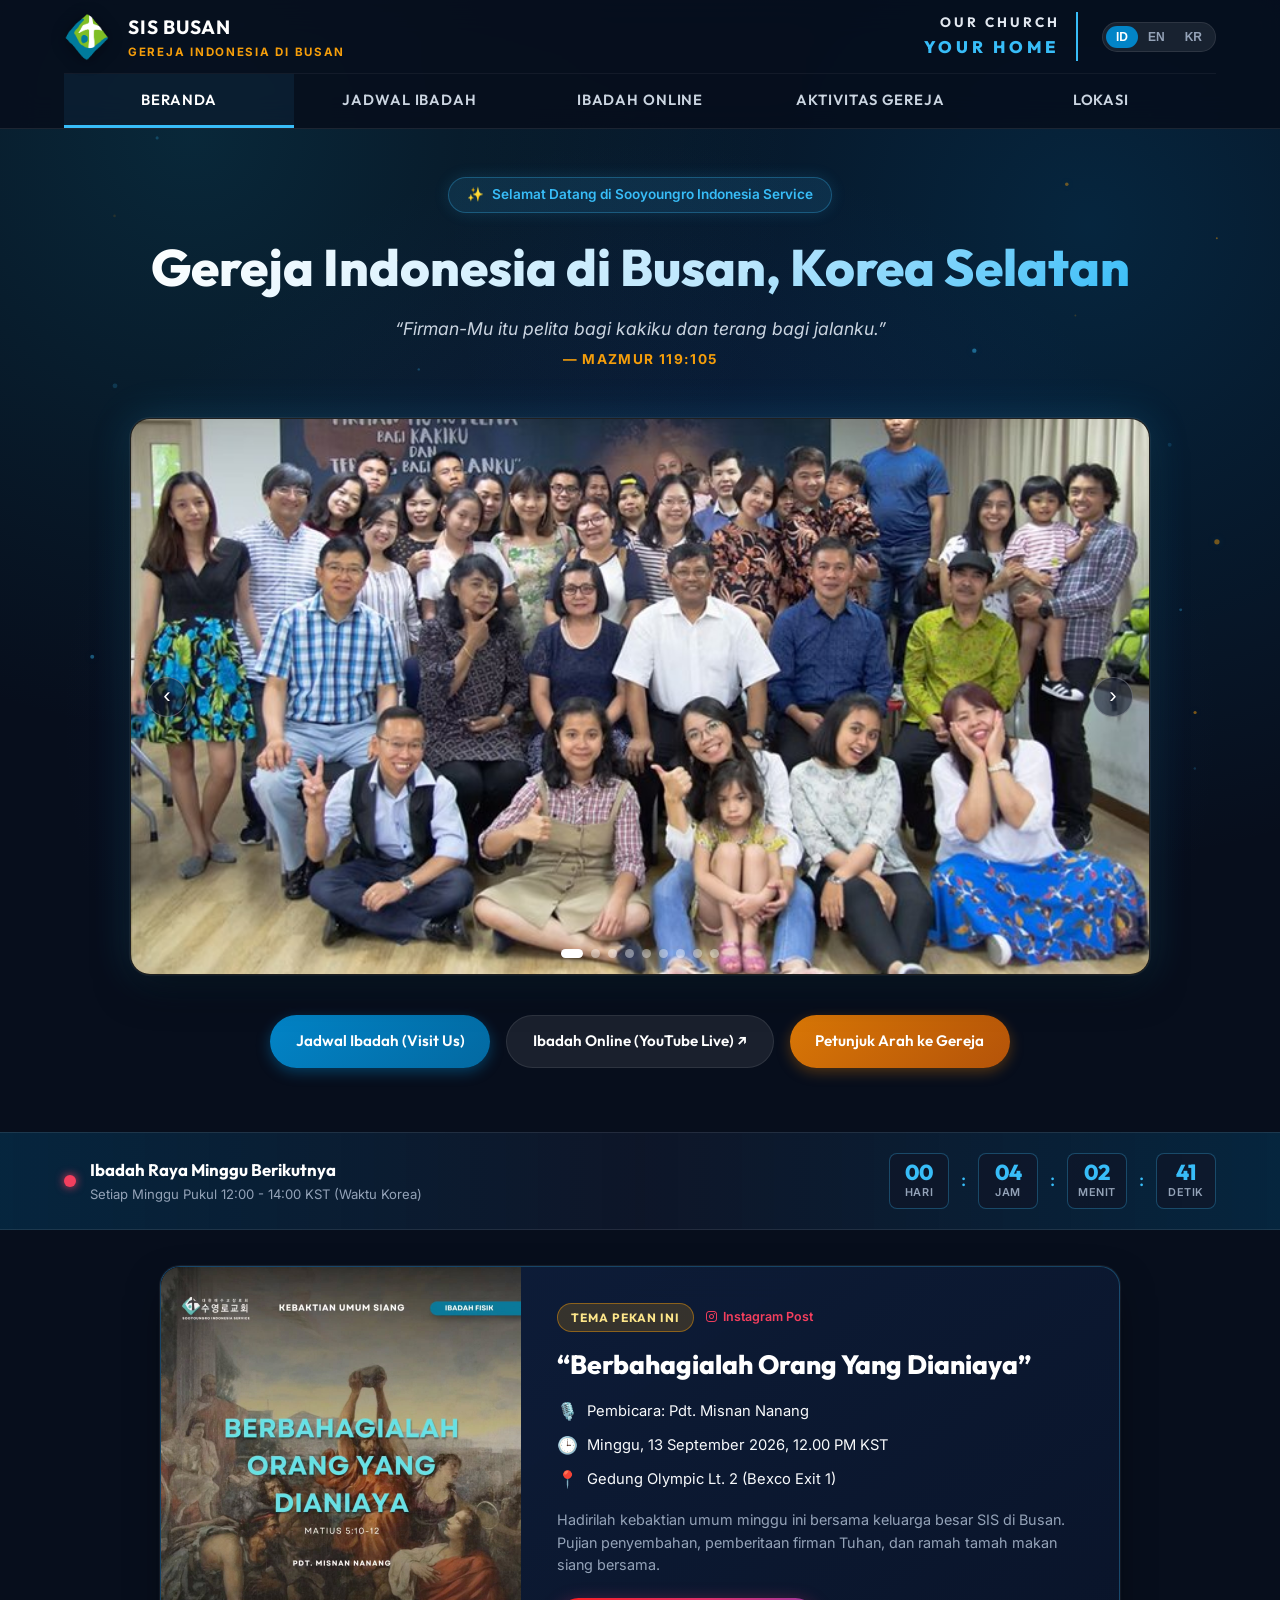
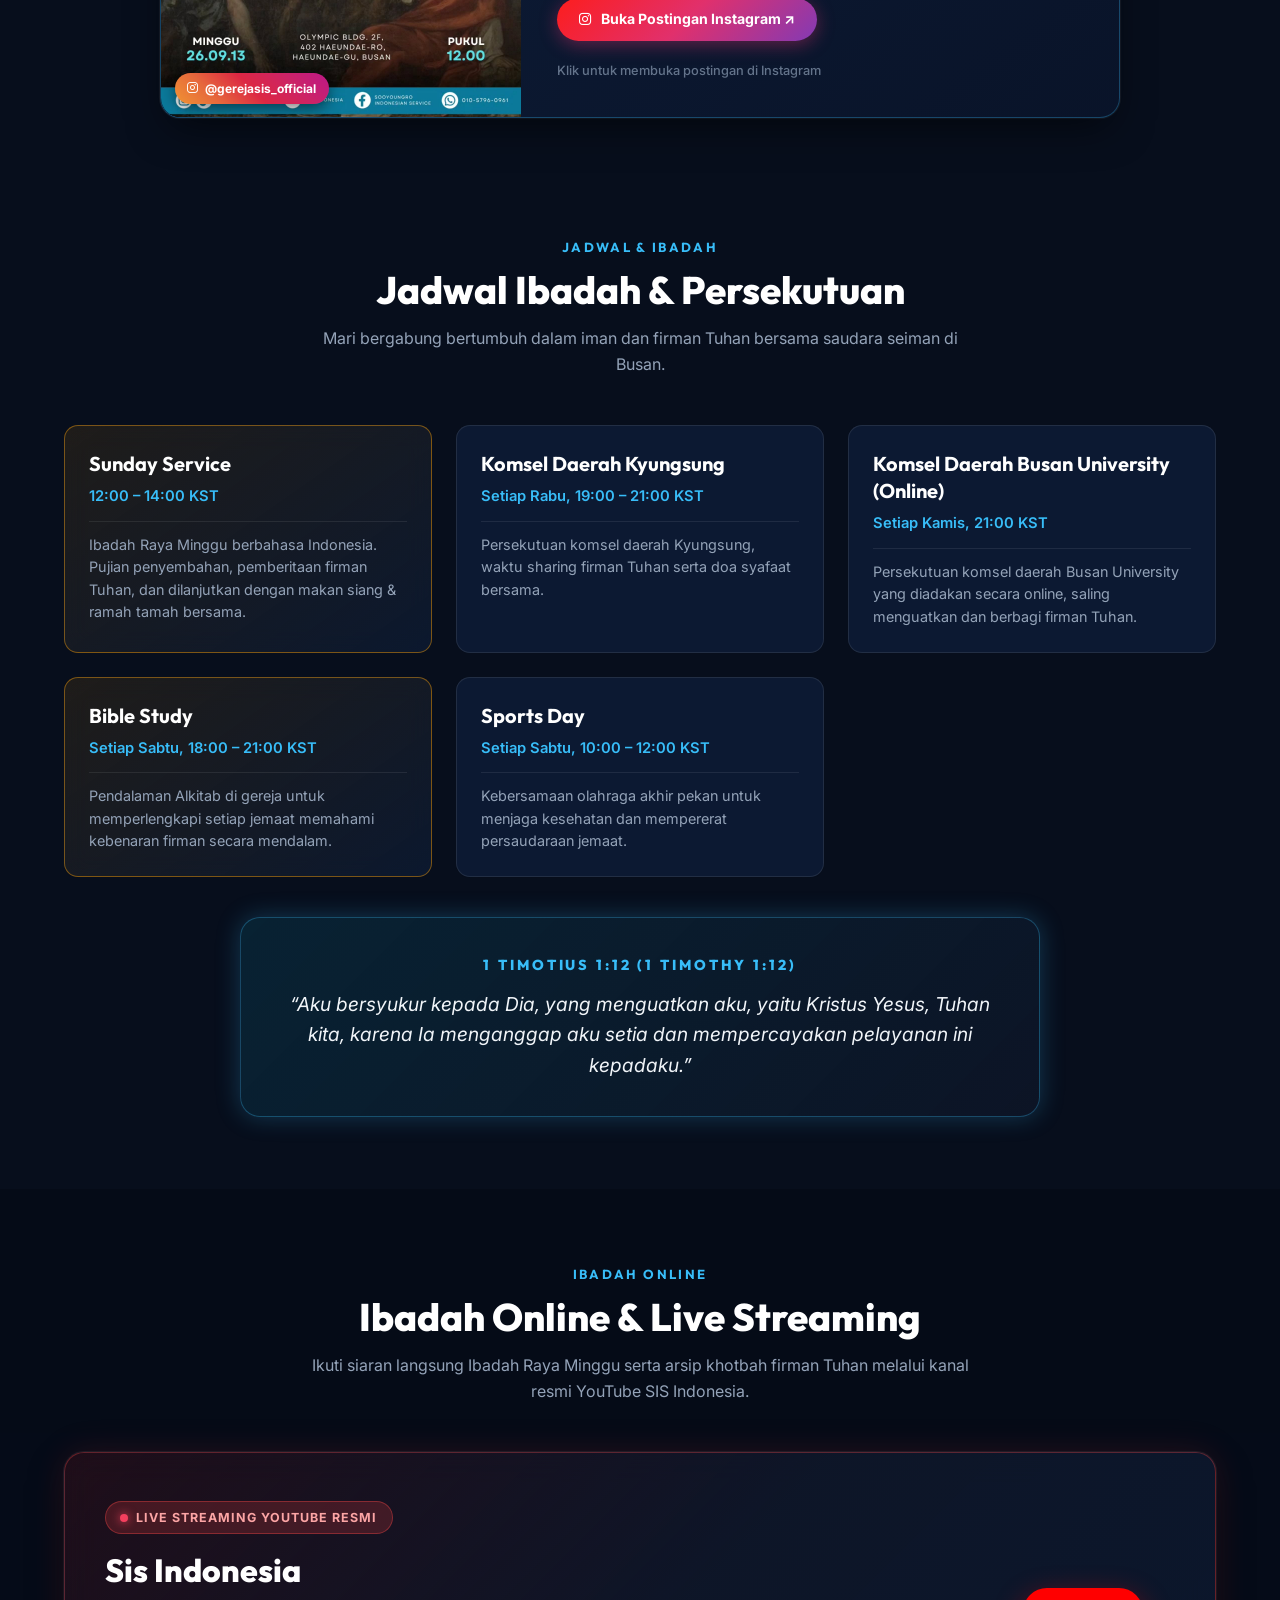
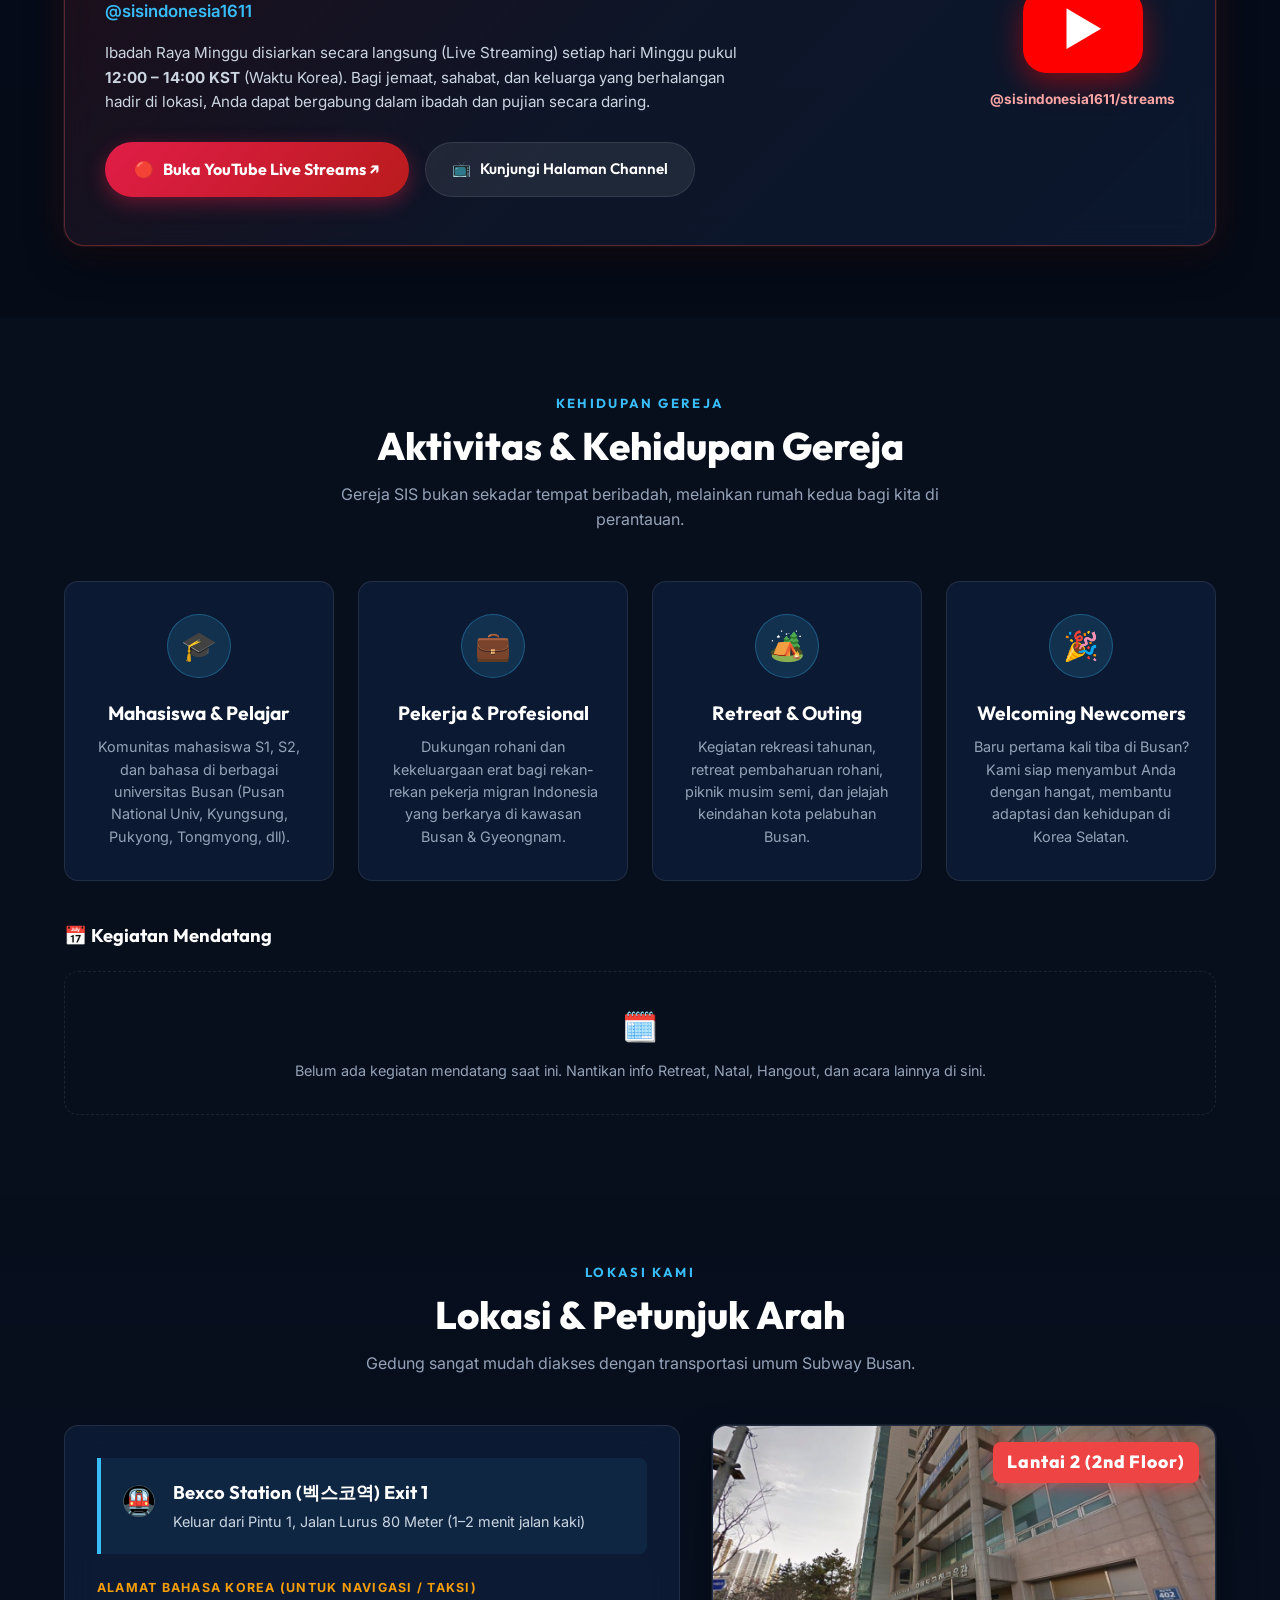
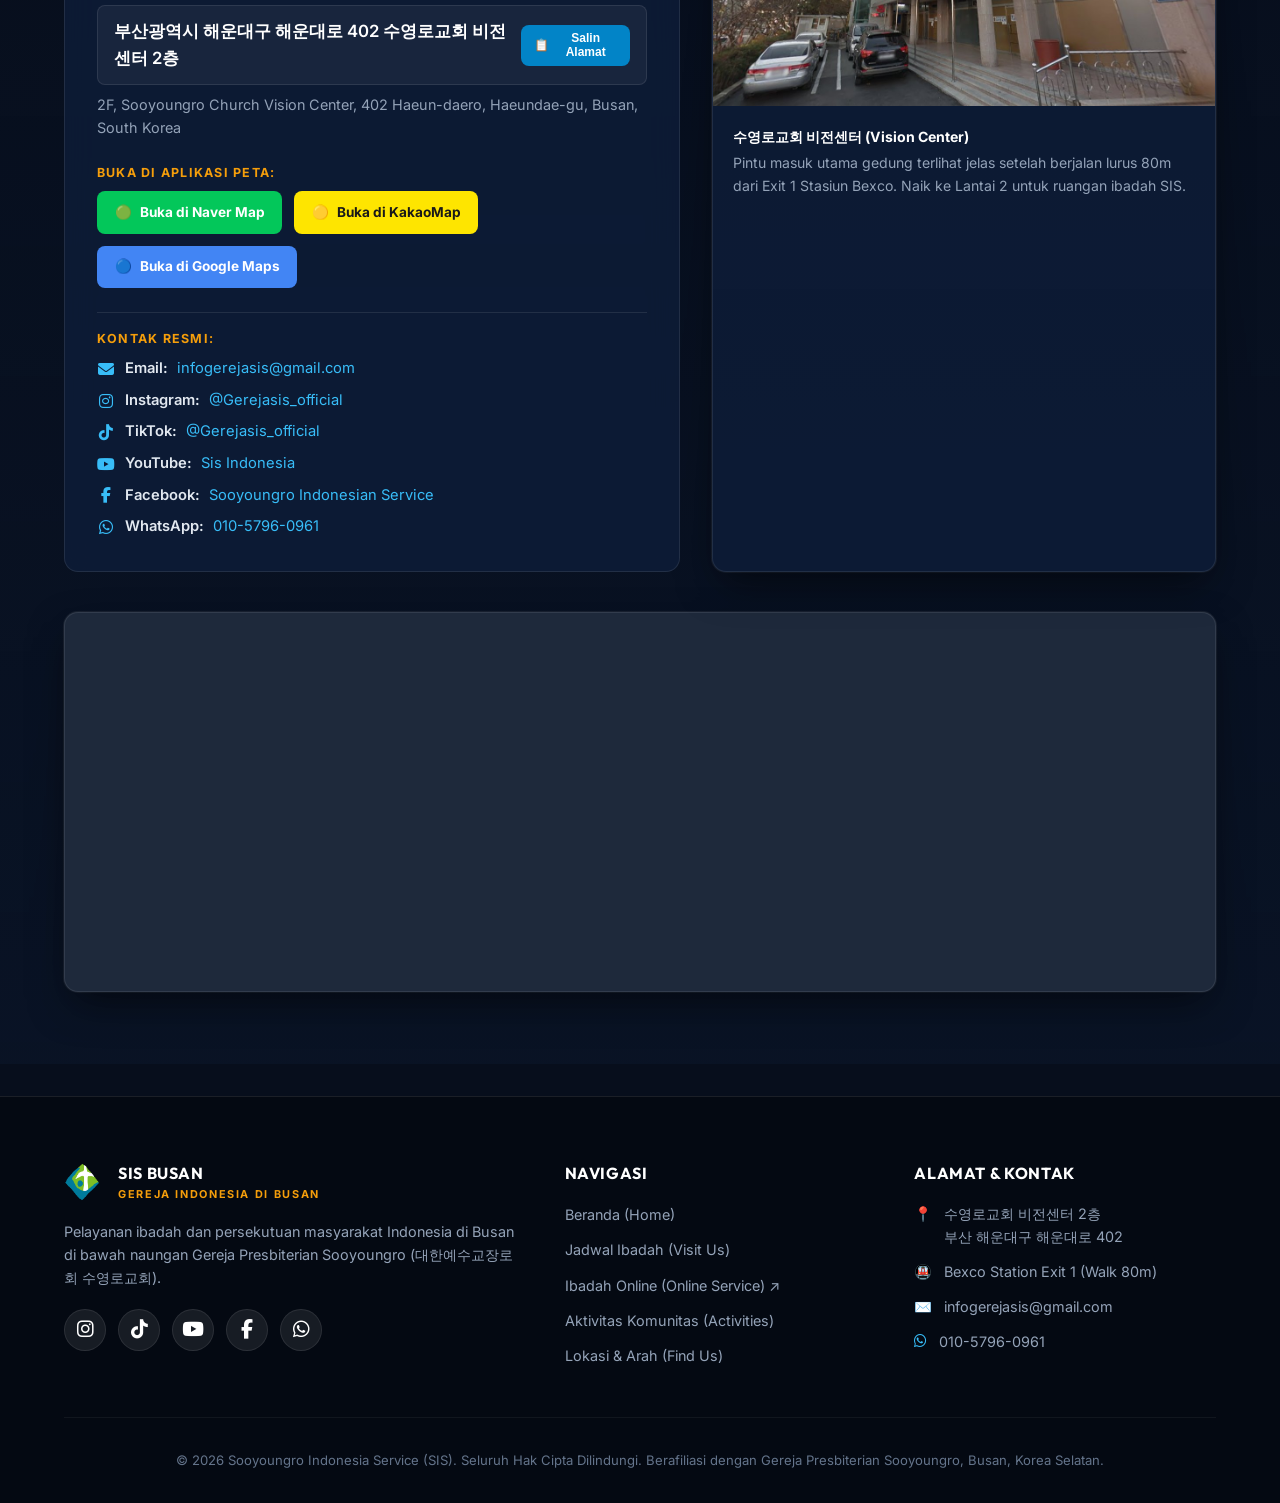
==== commit 33382676: "update" ====
--- a/index.html
+++ b/index.html
@@ -280,10 +280,7 @@
         <div class="schedule-grid">
           <!-- Sunday Service (Main) -->
           <article class="schedule-card featured">
-            <div class="schedule-card-header">
-              <h3 class="schedule-card-title" data-i18n="schSundayTitle">Sunday Service</h3>
-              <span class="card-top-tag" data-i18n="schSundayTag">Ibadah Utama</span>
-            </div>
+            <h3 class="schedule-card-title" data-i18n="schSundayTitle">Sunday Service</h3>
             <div class="schedule-card-time">
               <span>12:00 – 14:00 KST</span>
             </div>
@@ -292,10 +289,7 @@
 
           <!-- Komsel Daerah Kyungsung -->
           <article class="schedule-card">
-            <div class="schedule-card-header">
-              <h3 class="schedule-card-title" data-i18n="schKyungsungTitle">Komsel Daerah Kyungsung</h3>
-              <span class="card-top-tag" data-i18n="schKomselTag">Komsel</span>
-            </div>
+            <h3 class="schedule-card-title" data-i18n="schKyungsungTitle">Komsel Daerah Kyungsung</h3>
             <div class="schedule-card-time">
               <span data-i18n="schKyungsungTime">Setiap Rabu, 19:00 – 21:00 KST</span>
             </div>
@@ -304,10 +298,7 @@
 
           <!-- Komsel Daerah Busan University (Online) -->
           <article class="schedule-card">
-            <div class="schedule-card-header">
-              <h3 class="schedule-card-title" data-i18n="schBusanOnlineTitle">Komsel Daerah Busan University (Online)</h3>
-              <span class="card-top-tag tag-blue" data-i18n="schKomselOnlineTag">Komsel Online</span>
-            </div>
+            <h3 class="schedule-card-title" data-i18n="schBusanOnlineTitle">Komsel Daerah Busan University (Online)</h3>
             <div class="schedule-card-time">
               <span data-i18n="schBusanOnlineTime">Setiap Kamis, 21:00 KST</span>
             </div>
@@ -316,10 +307,7 @@
 
           <!-- Bible Study -->
           <article class="schedule-card featured">
-            <div class="schedule-card-header">
-              <h3 class="schedule-card-title" data-i18n="schBibleTitle">Bible Study</h3>
-              <span class="card-top-tag tag-green" data-i18n="schBibleTag">Bible Study</span>
-            </div>
+            <h3 class="schedule-card-title" data-i18n="schBibleTitle">Bible Study</h3>
             <div class="schedule-card-time">
               <span data-i18n="schBibleTime">Setiap Sabtu, 18:00 – 21:00 KST</span>
             </div>
@@ -328,10 +316,7 @@
 
           <!-- Sports Day -->
           <article class="schedule-card">
-            <div class="schedule-card-header">
-              <h3 class="schedule-card-title" data-i18n="schSportsTitle">Sports Day</h3>
-              <span class="card-top-tag tag-amber" data-i18n="schSportsTag">Sports Day</span>
-            </div>
+            <h3 class="schedule-card-title" data-i18n="schSportsTitle">Sports Day</h3>
             <div class="schedule-card-time">
               <span data-i18n="schSportsTime">Setiap Sabtu, 10:00 – 12:00 KST</span>
             </div>
--- a/assets/css/style.css
+++ b/assets/css/style.css
@@ -911,22 +911,13 @@
   background: linear-gradient(145deg, rgba(245, 158, 11, 0.1), rgba(13, 27, 51, 0.8));
 }
 
-.schedule-card-header {
-  display: flex;
-  align-items: flex-start;
-  justify-content: space-between;
-  gap: 0.75rem;
-  margin-bottom: 0.75rem;
-}
-
 .schedule-card-title {
   font-family: var(--font-heading);
   font-size: 1.25rem;
   font-weight: 700;
   color: #ffffff;
   line-height: 1.35;
-  margin-bottom: 0;
-  flex: 1 1 auto;
+  margin-bottom: 0.5rem;
 }
 
 .card-top-tag,
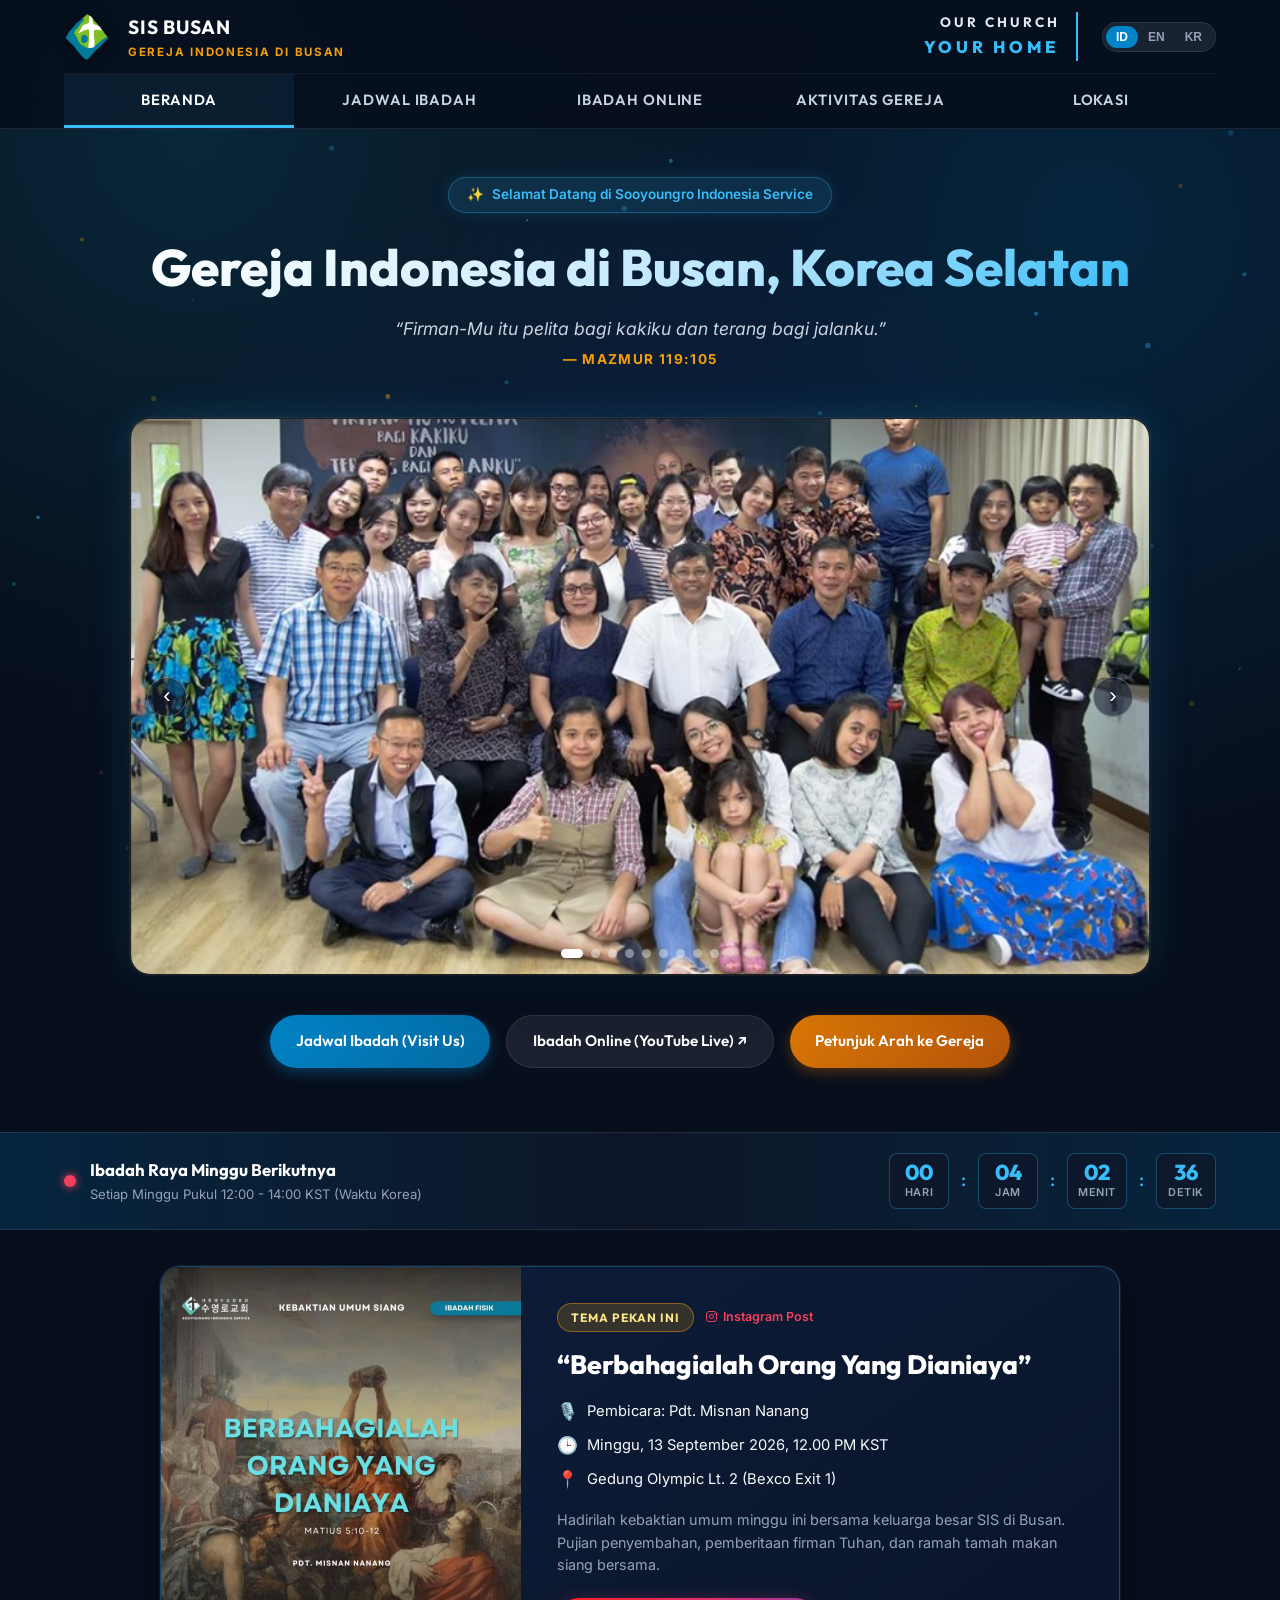
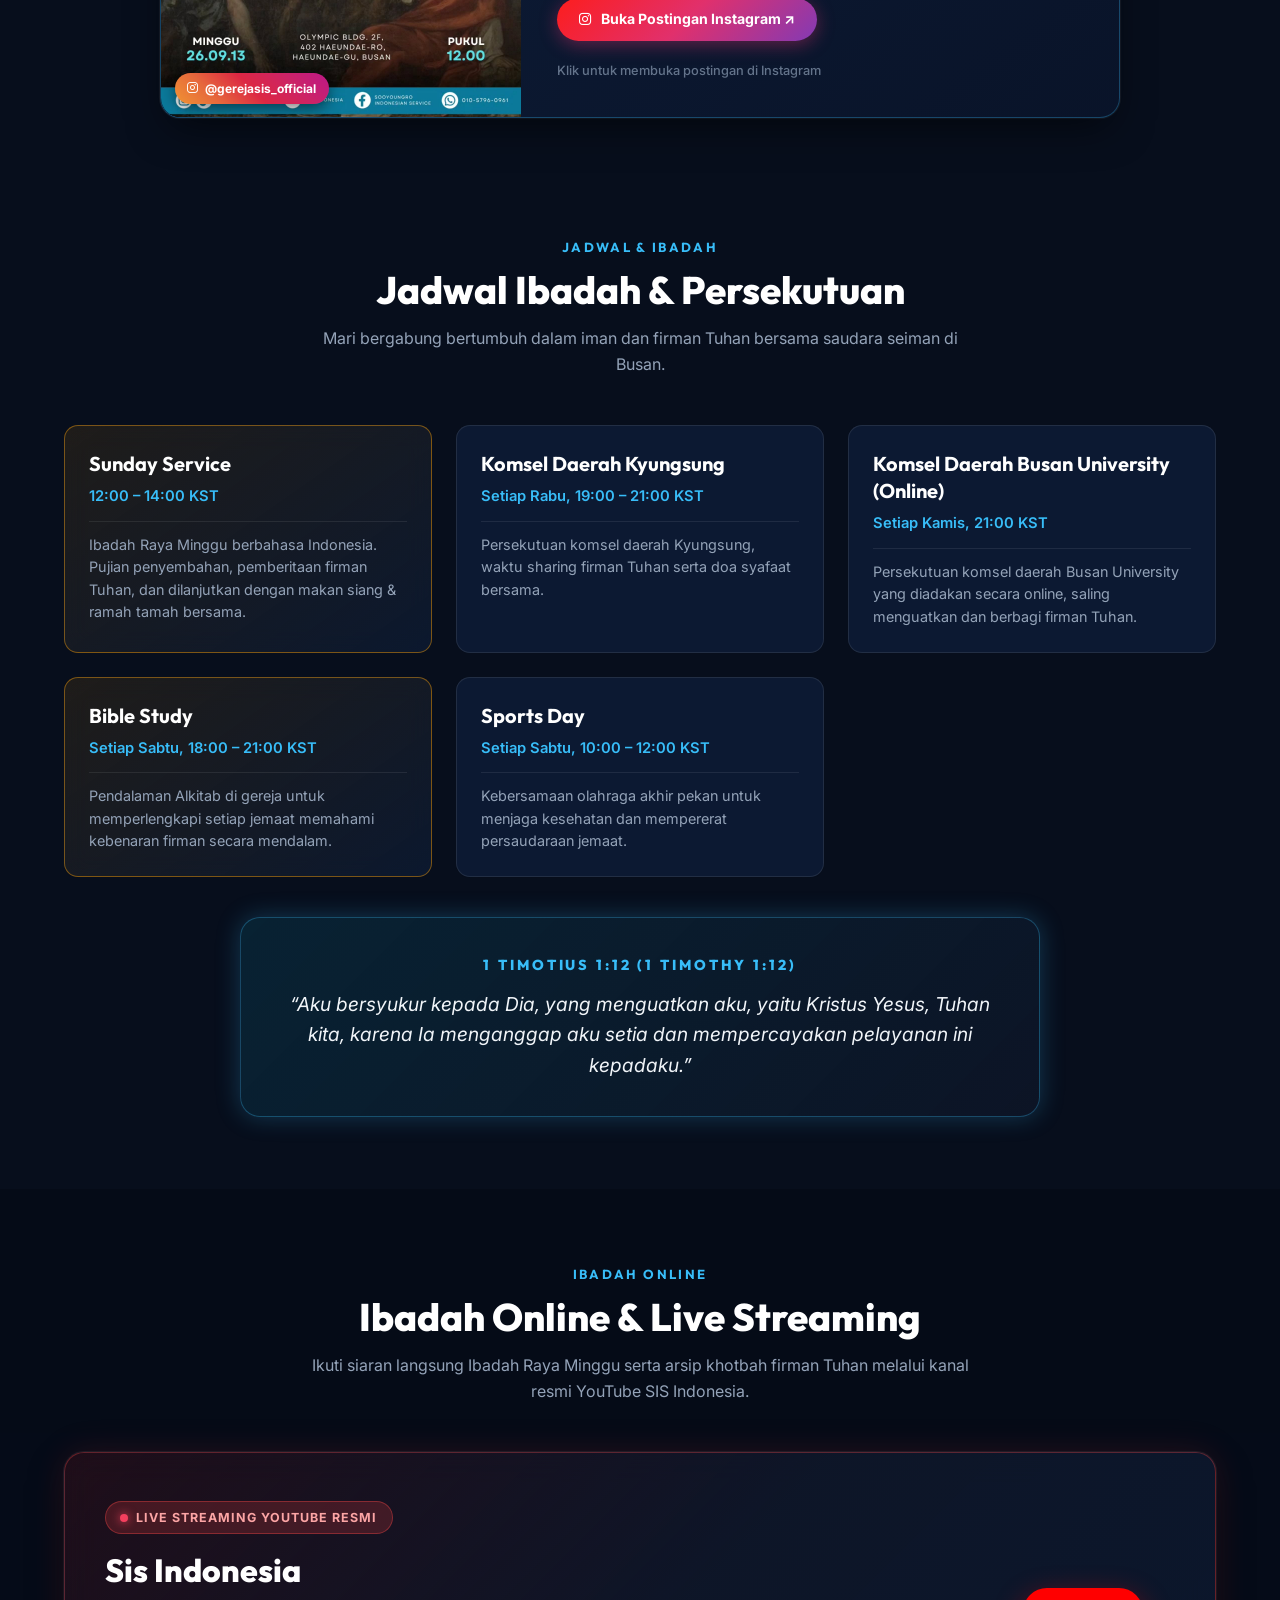
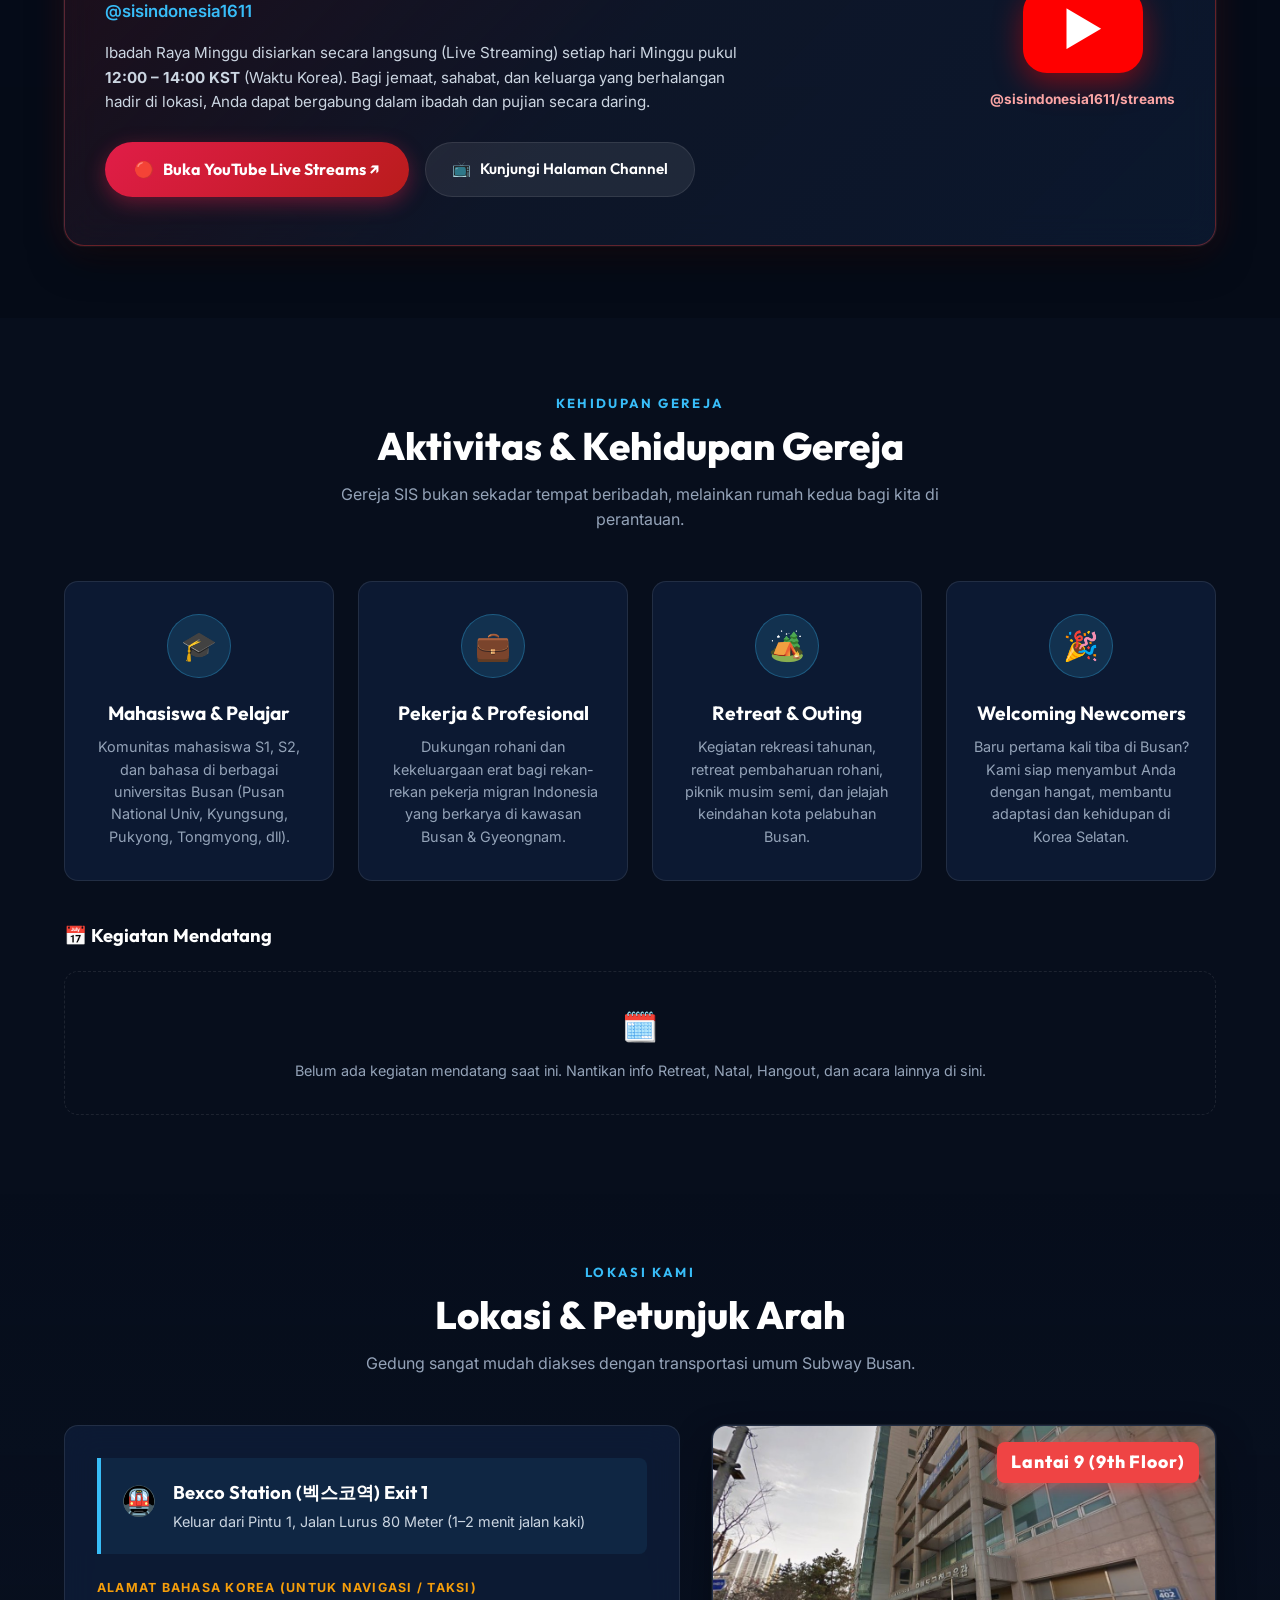
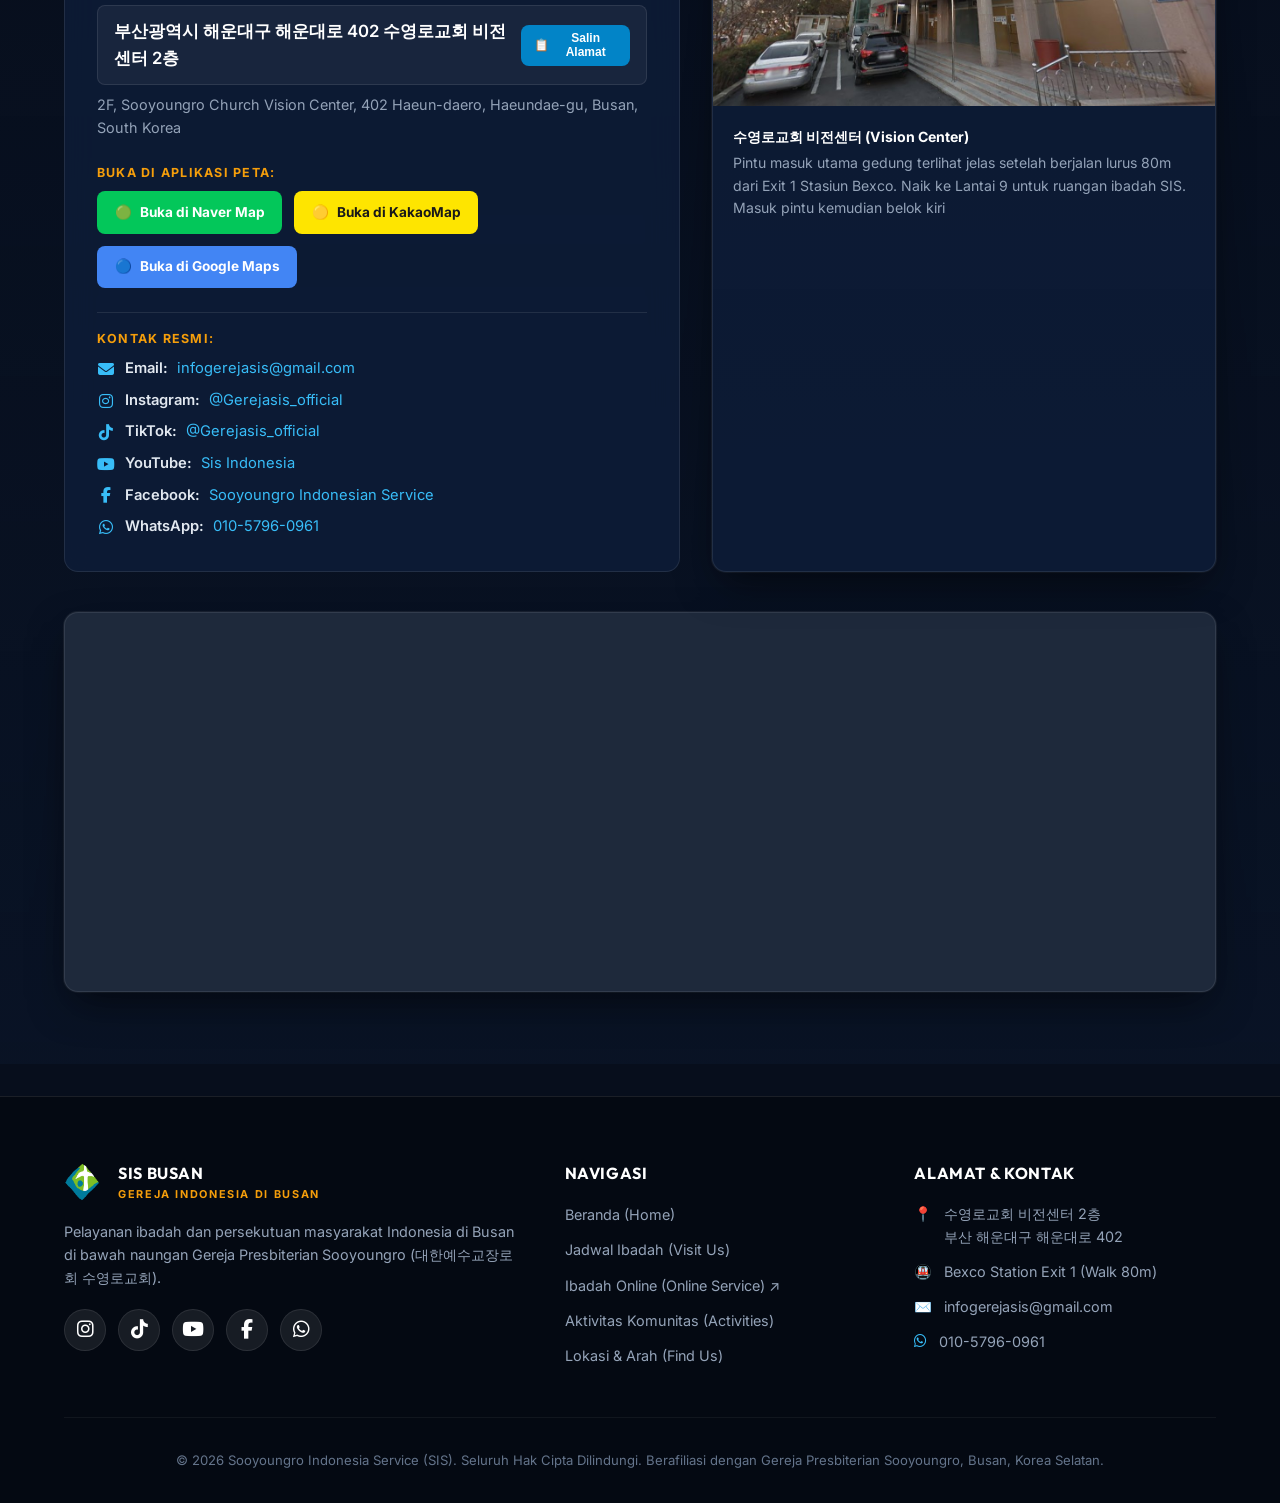
==== commit 4ee11a33: "add 9th floor" ====
--- a/index.html
+++ b/index.html
@@ -518,11 +518,11 @@
             </div>
           </div>
 
-          <!-- Building Exterior Photo Card with 2nd Floor Badge -->
+          <!-- Building Exterior Photo Card with 9th Floor Badge -->
           <div class="building-visual-card">
             <div class="building-img-wrap">
               <img src="./assets/images/building-exterior.jpg" alt="Gedung Suwon/Sooyoungro Vision Center Lantai 2" loading="lazy">
-              <span class="floor-callout-badge" data-i18n="floorBadge">Lantai 2 (2nd Floor)</span>
+              <span class="floor-callout-badge" data-i18n="floorBadge">Lantai 9 (9th Floor)</span>
             </div>
             <div class="building-caption">
               <strong>수영로교회 비전센터 (Vision Center)</strong>
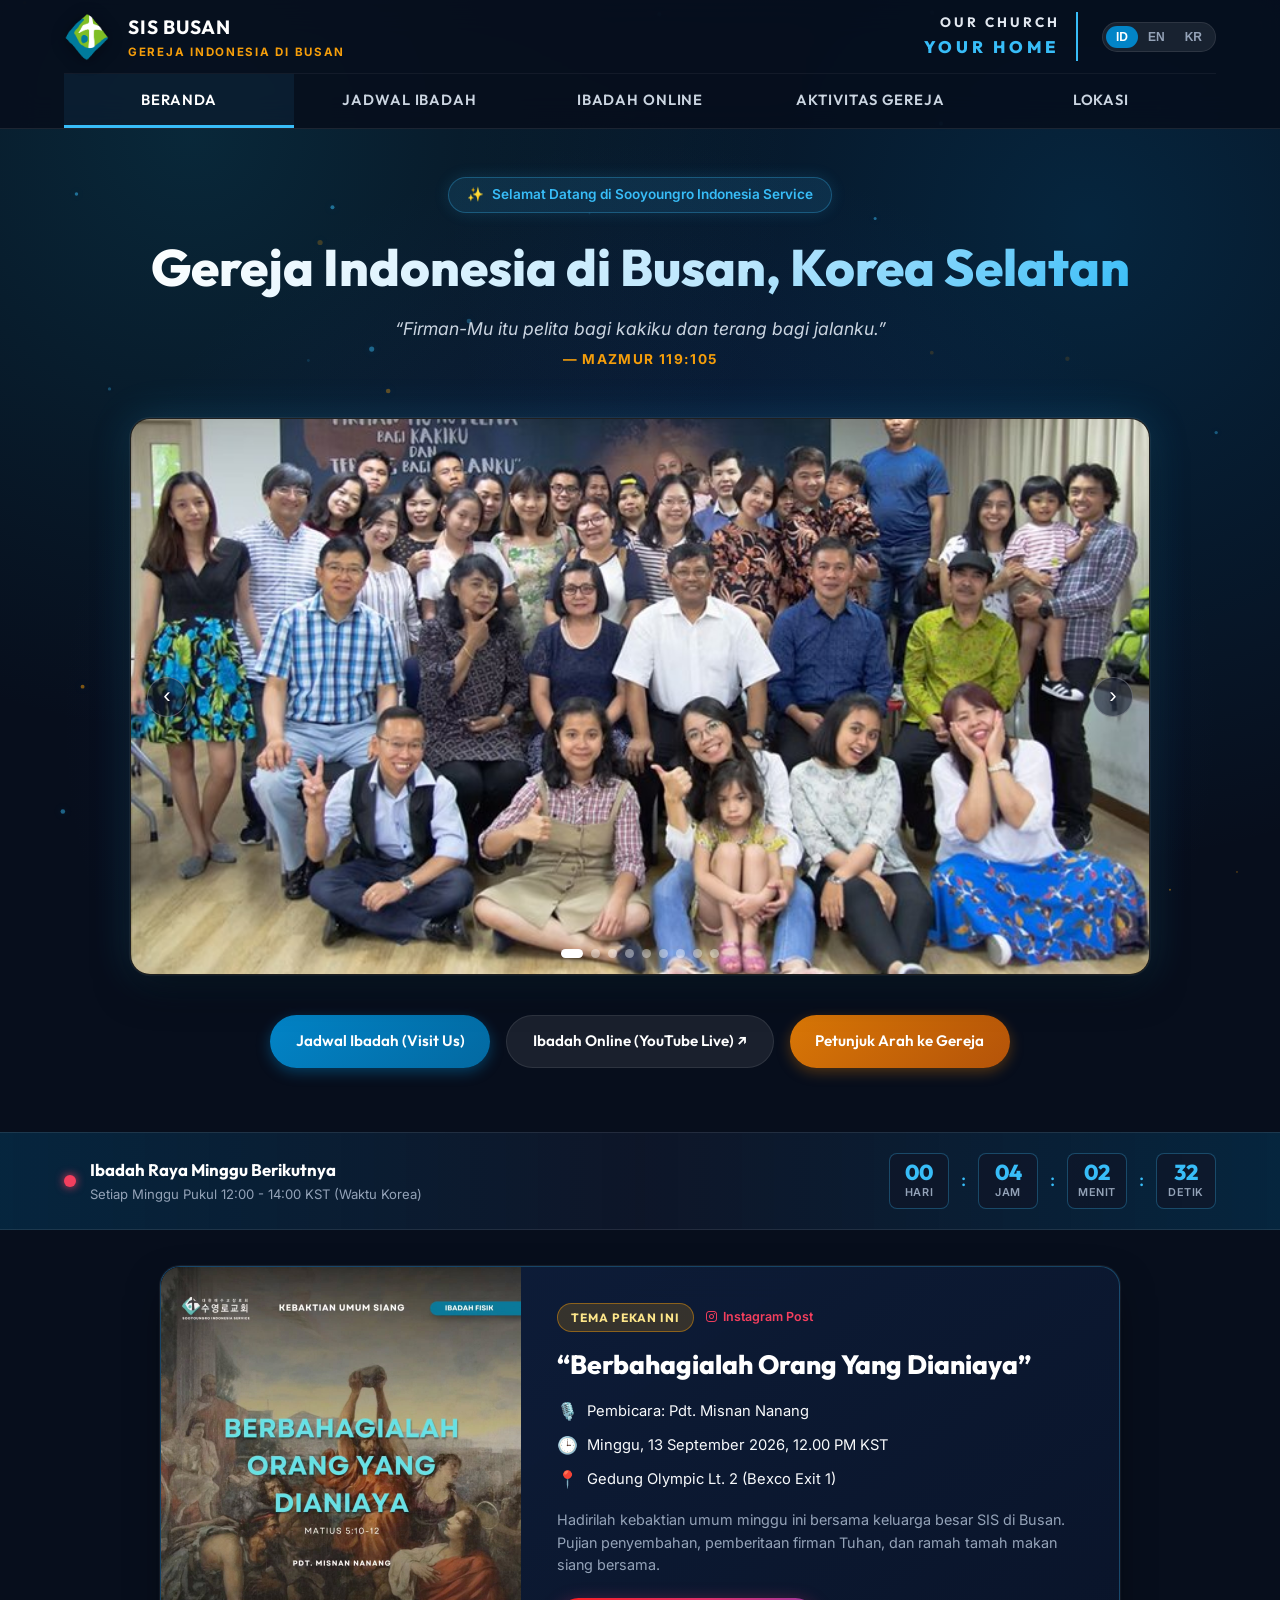
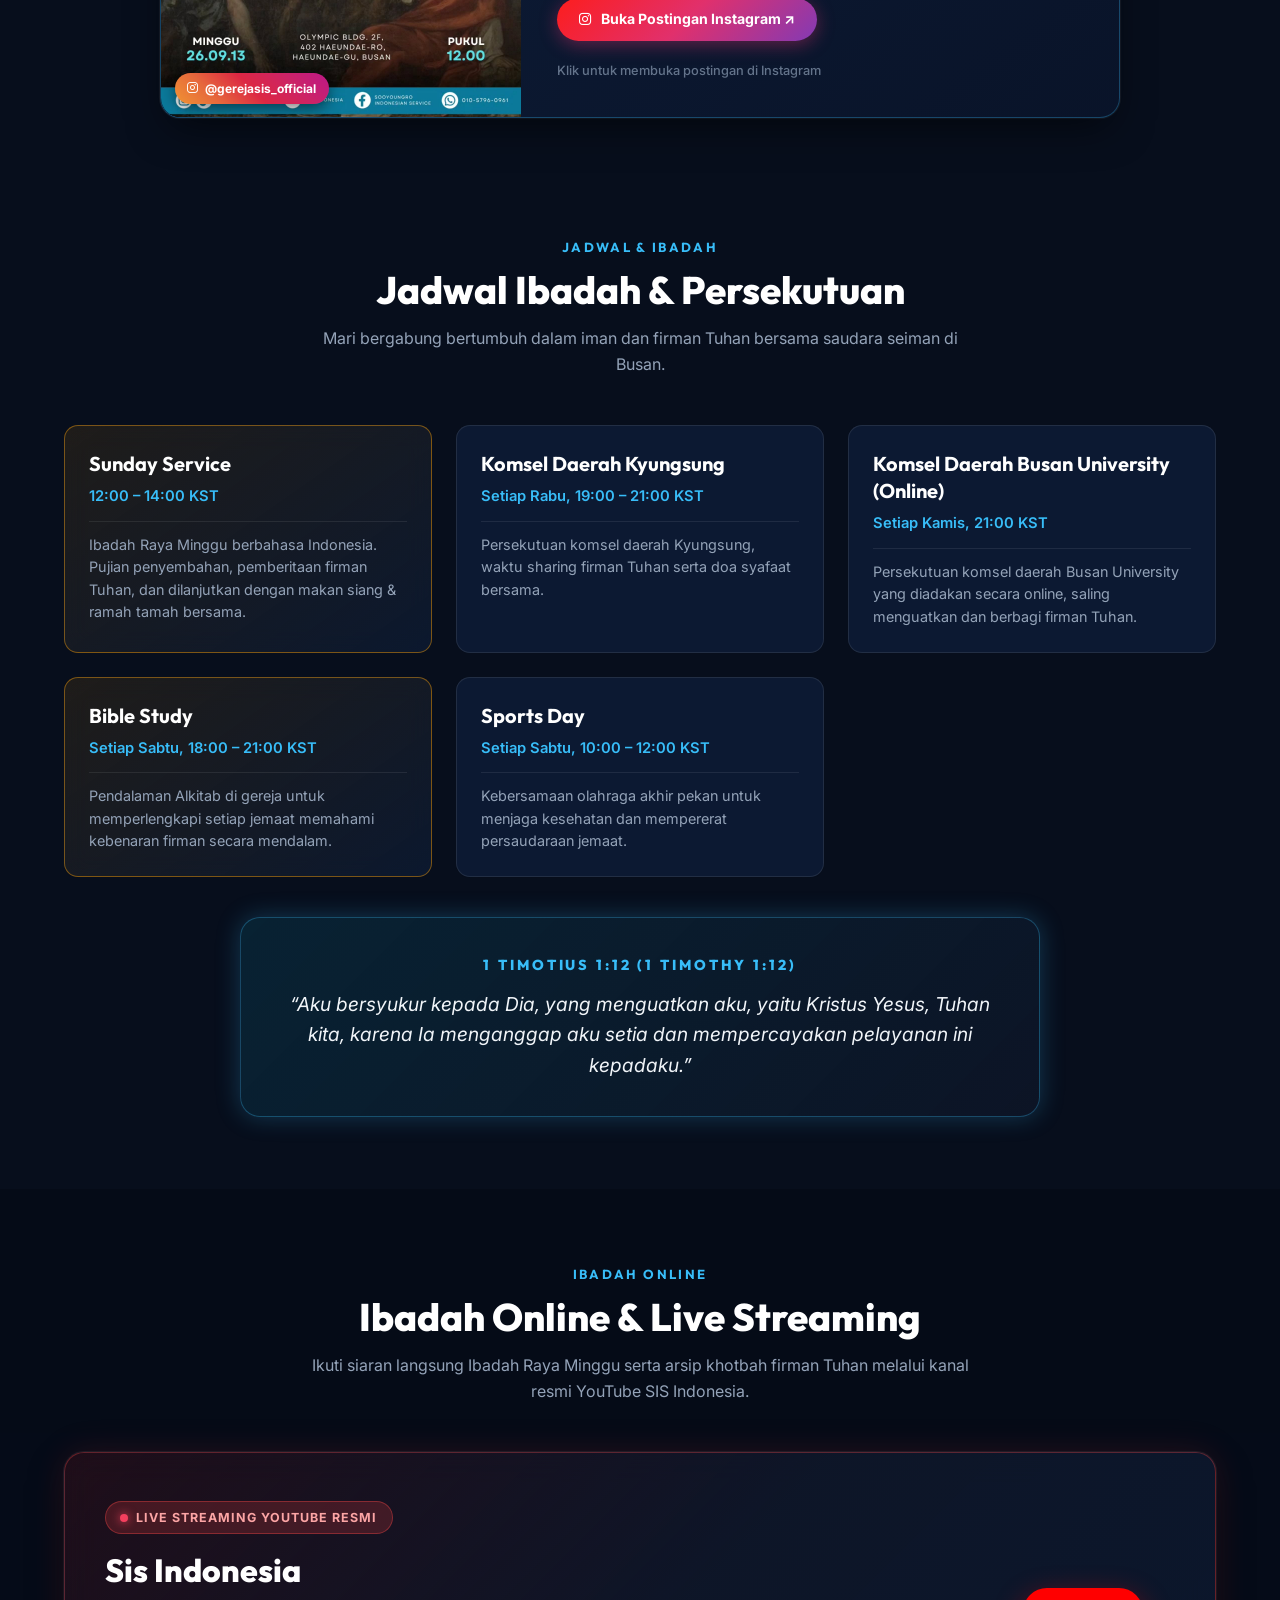
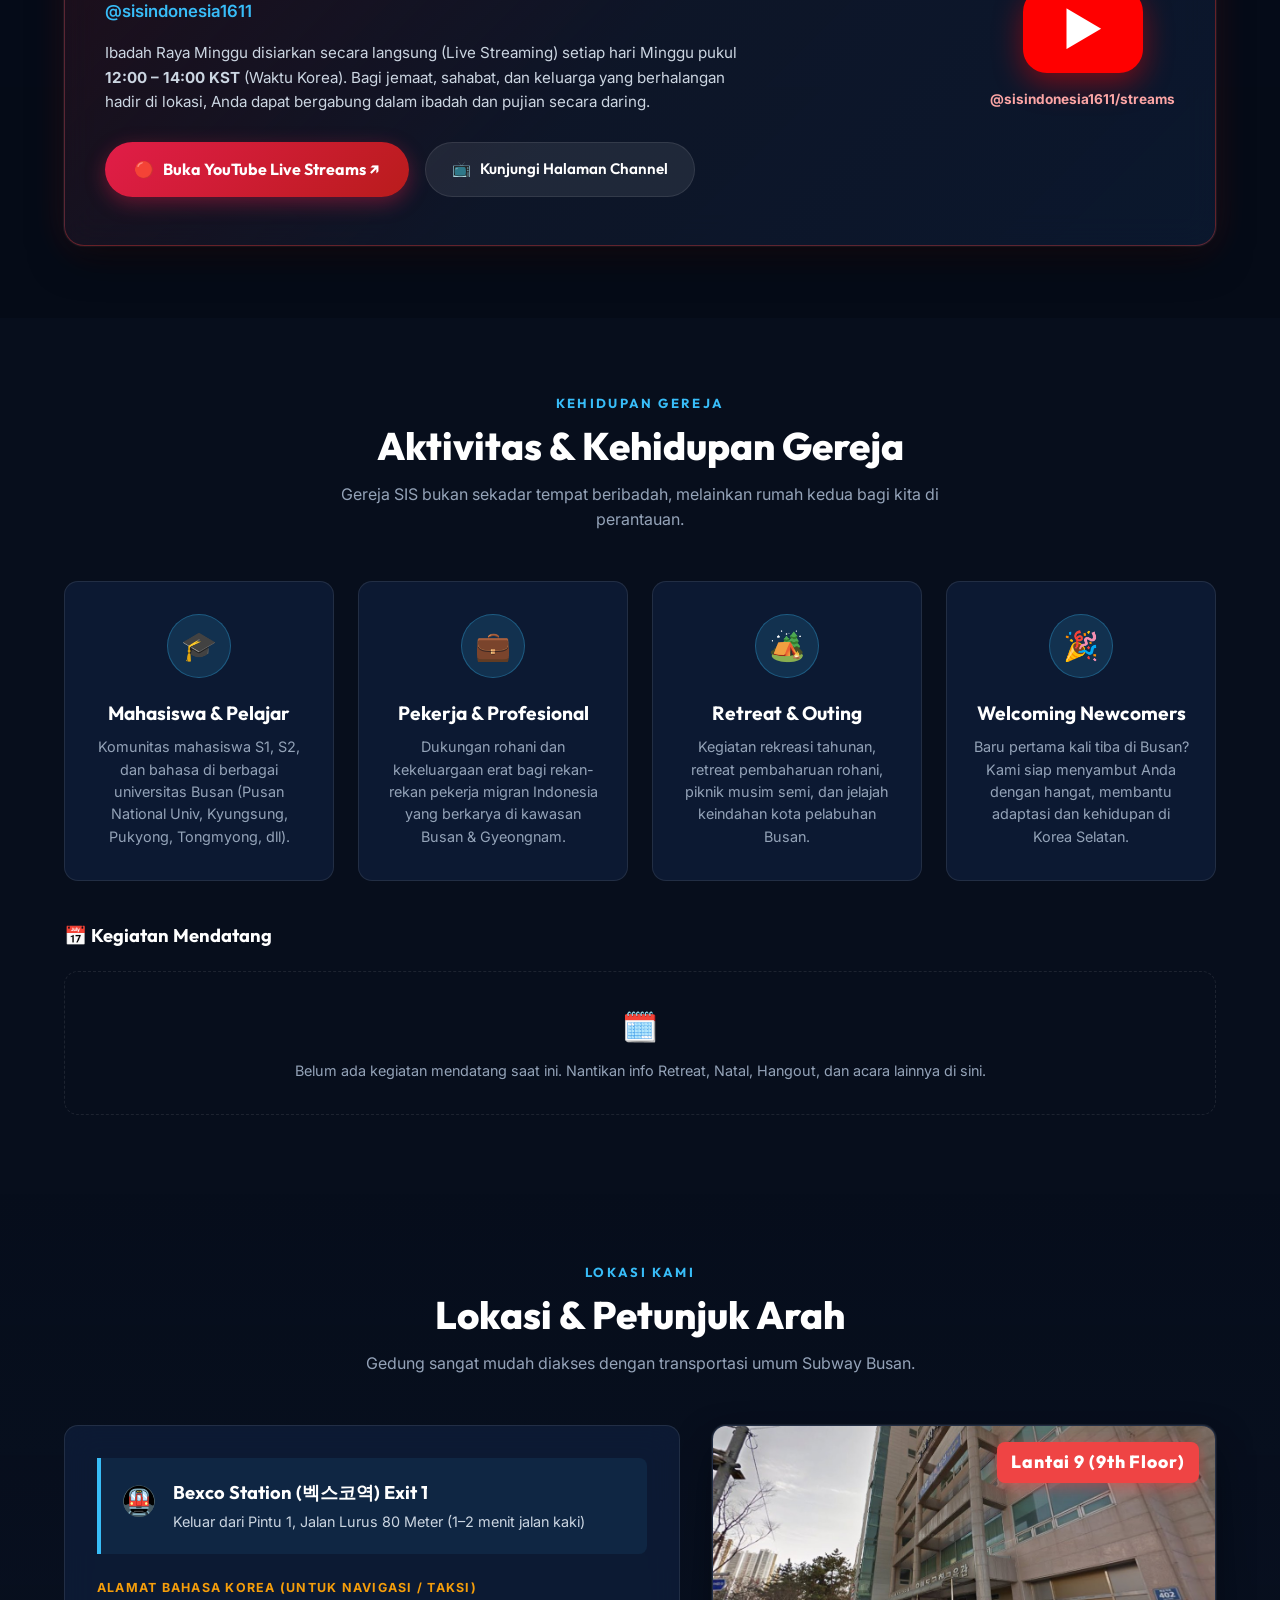
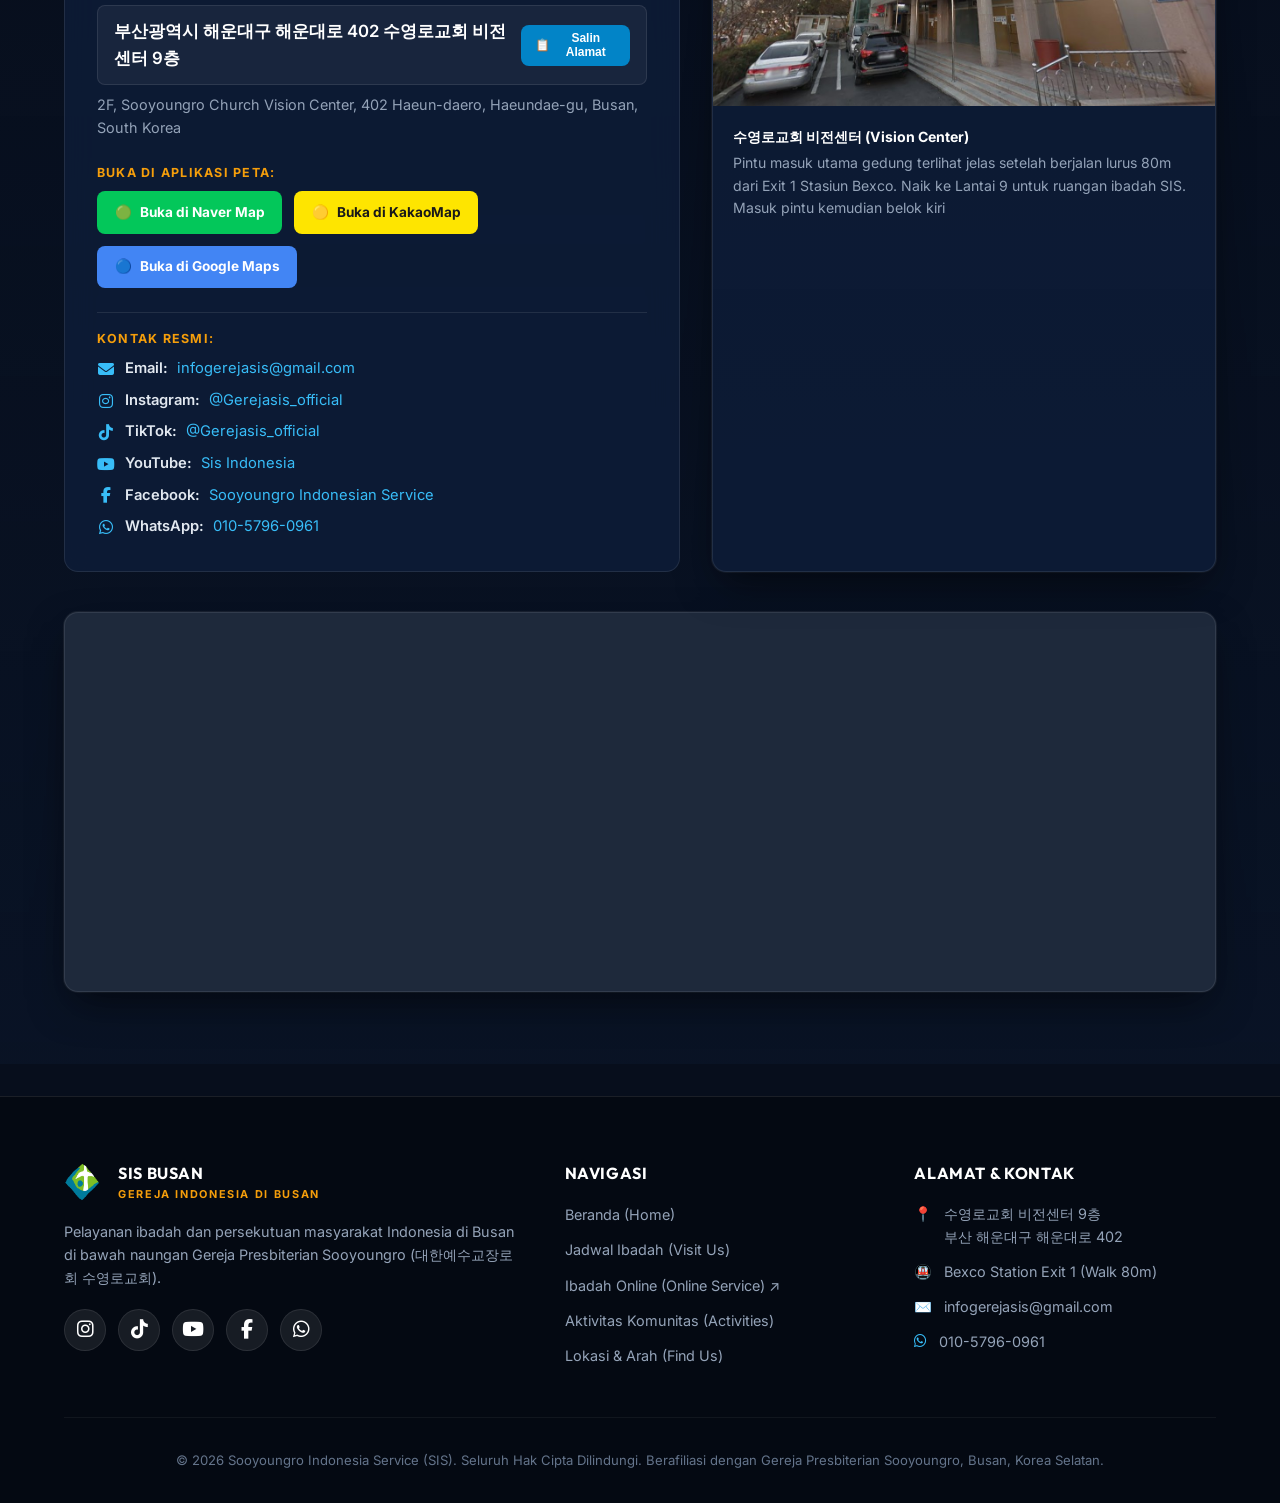
==== commit 1d79661f: "add 9th floor" ====
--- a/index.html
+++ b/index.html
@@ -6,7 +6,7 @@
   <title>SIS (Sooyoungro Indonesia Service) | Gereja Indonesia di Busan</title>
 
   <!-- SEO & Social Meta Tags -->
-  <meta name="description" content="Website resmi Sooyoungro Indonesia Service (SIS) - Komunitas & Gereja Kristen Indonesia di Busan, Korea Selatan. Ibadah Minggu setiap jam 12:00 KST di 수영로교회 비전센터 2층 (Bexco Station Exit 1).">
+  <meta name="description" content="Website resmi Sooyoungro Indonesia Service (SIS) - Komunitas & Gereja Kristen Indonesia di Busan, Korea Selatan. Ibadah Minggu setiap jam 12:00 KST di 수영로교회 비전센터 9층 (Bexco Station Exit 1).">
   <meta name="keywords" content="Gereja SIS Busan, Sooyoungro Indonesia Service, Gereja Indonesia di Korea, Gereja Indonesia Busan, 수영로교회 인도네시아 예배, Indonesian Church in Busan, Bexco Station">
   <meta name="author" content="Sooyoungro Indonesia Service">
   
@@ -475,7 +475,7 @@
             <div class="address-block">
               <div class="address-label" data-i18n="addressLabelKorean">Alamat Bahasa Korea (Untuk Navigasi / Taksi)</div>
               <div class="address-korean">
-                <span>부산광역시 해운대구 해운대로 402 수영로교회 비전센터 2층</span>
+                <span>부산광역시 해운대구 해운대로 402 수영로교회 비전센터 9층</span>
                 <button class="copy-btn copy-address-btn" title="Salin Alamat">
                   📋 <span data-i18n="copyBtn">Salin Alamat</span>
                 </button>
@@ -598,7 +598,7 @@
           <h4 class="footer-col-title" data-i18n="footerContactTitle">Alamat & Kontak</h4>
           <div class="footer-contact-item">
             <span>📍</span>
-            <span>수영로교회 비전센터 2층<br>부산 해운대구 해운대로 402</span>
+            <span>수영로교회 비전센터 9층<br>부산 해운대구 해운대로 402</span>
           </div>
           <div class="footer-contact-item">
             <span>🚇</span>
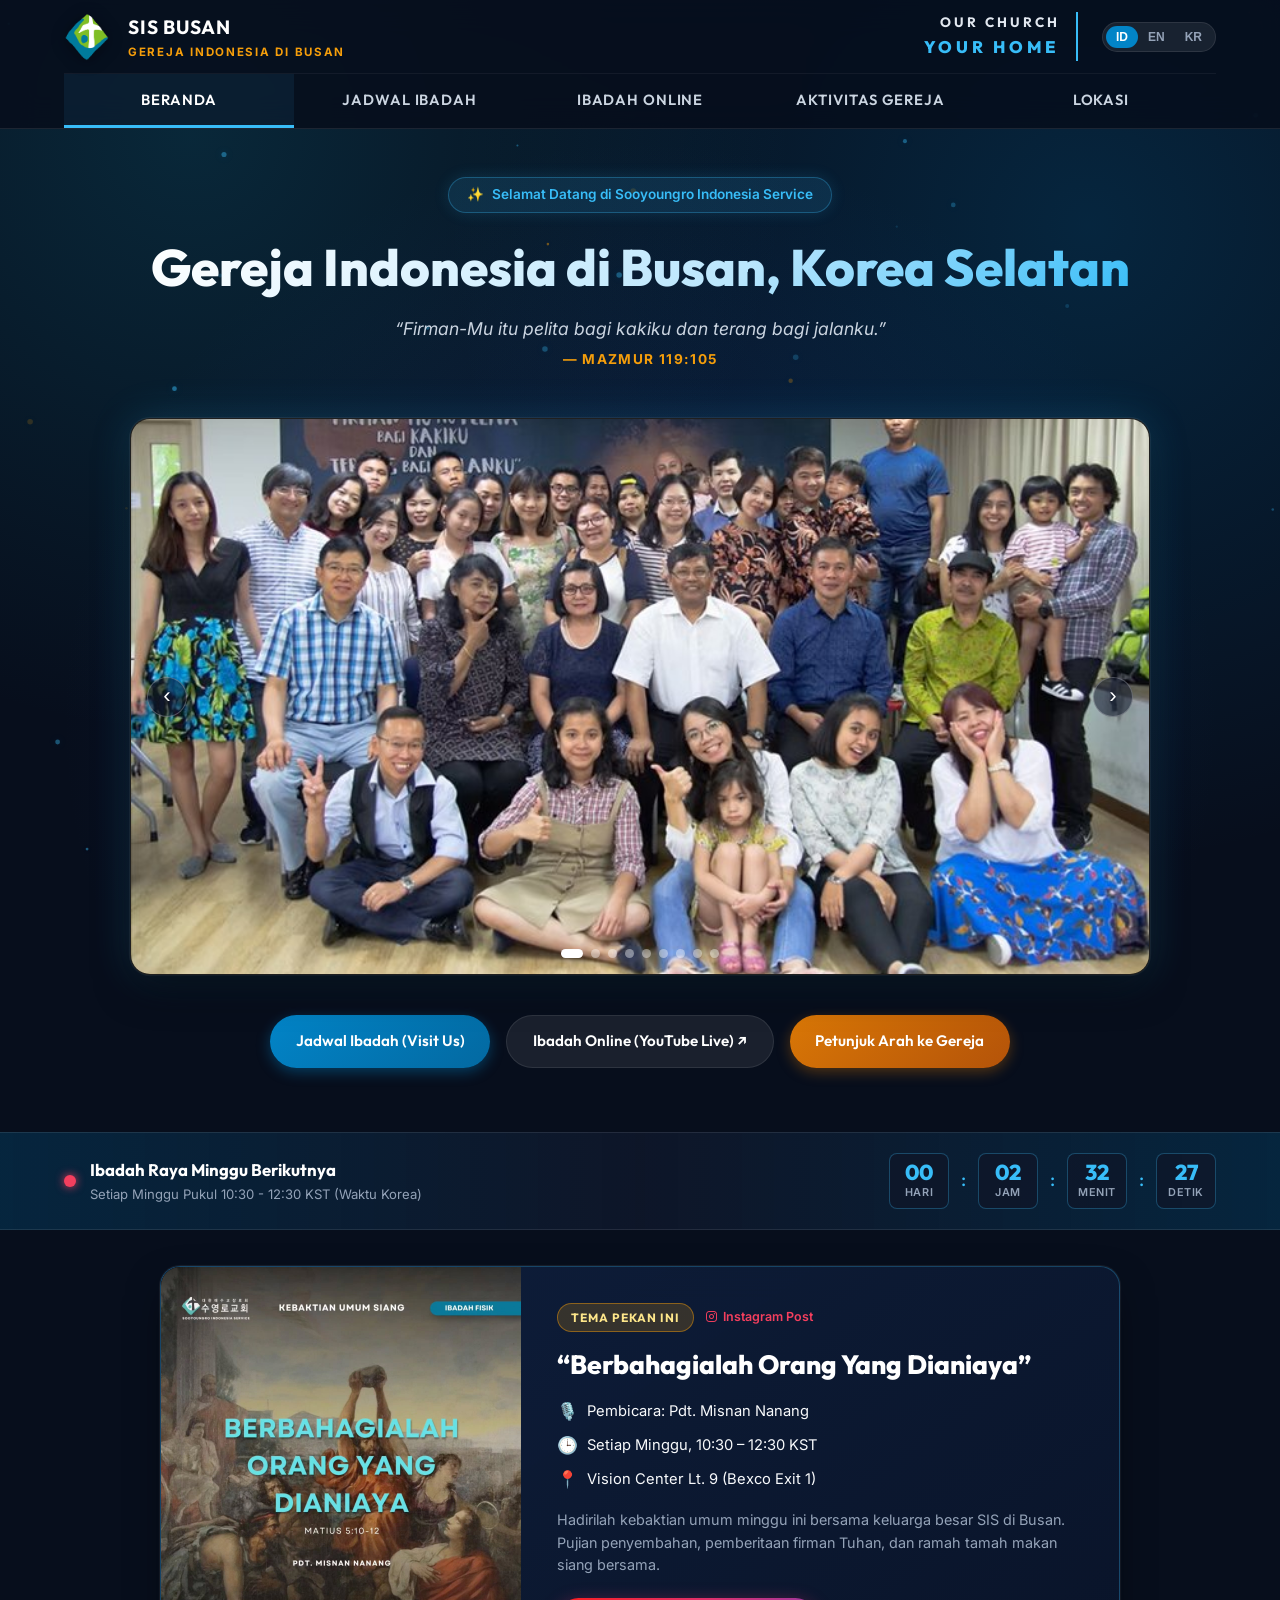
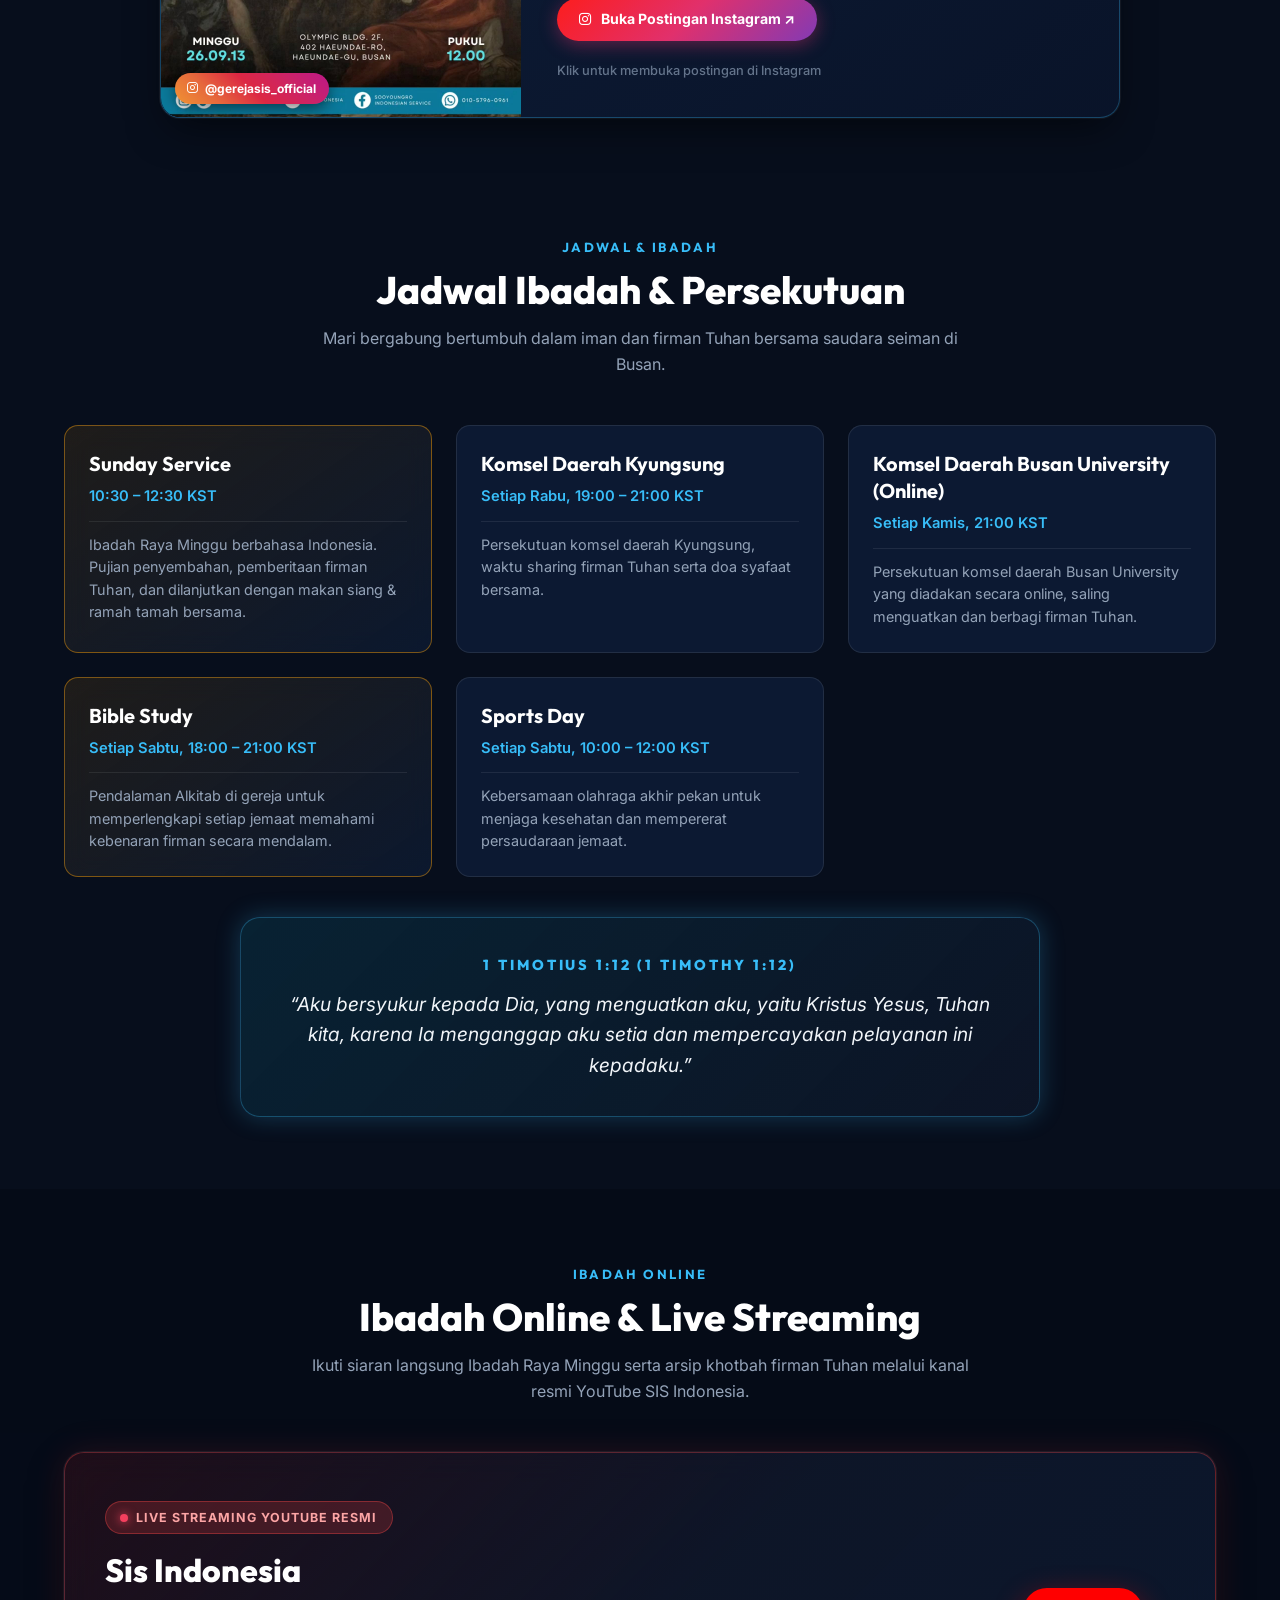
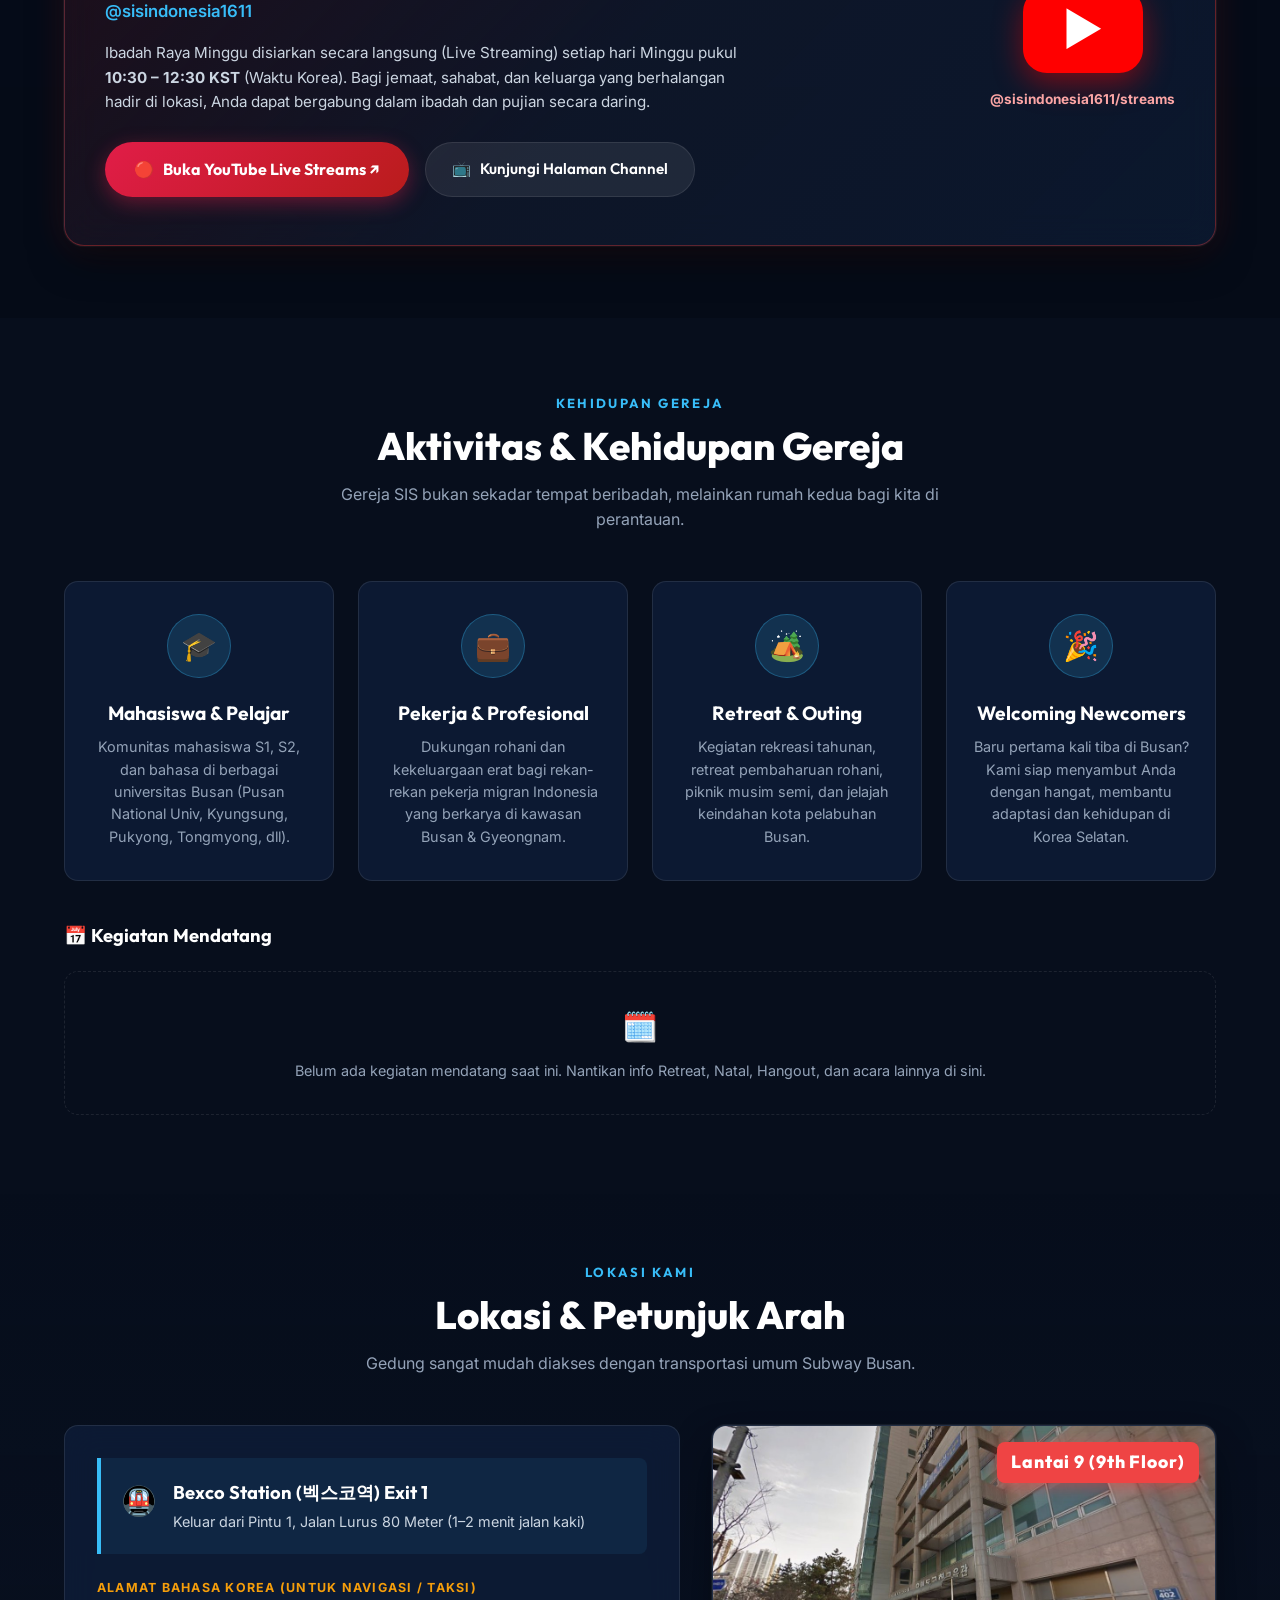
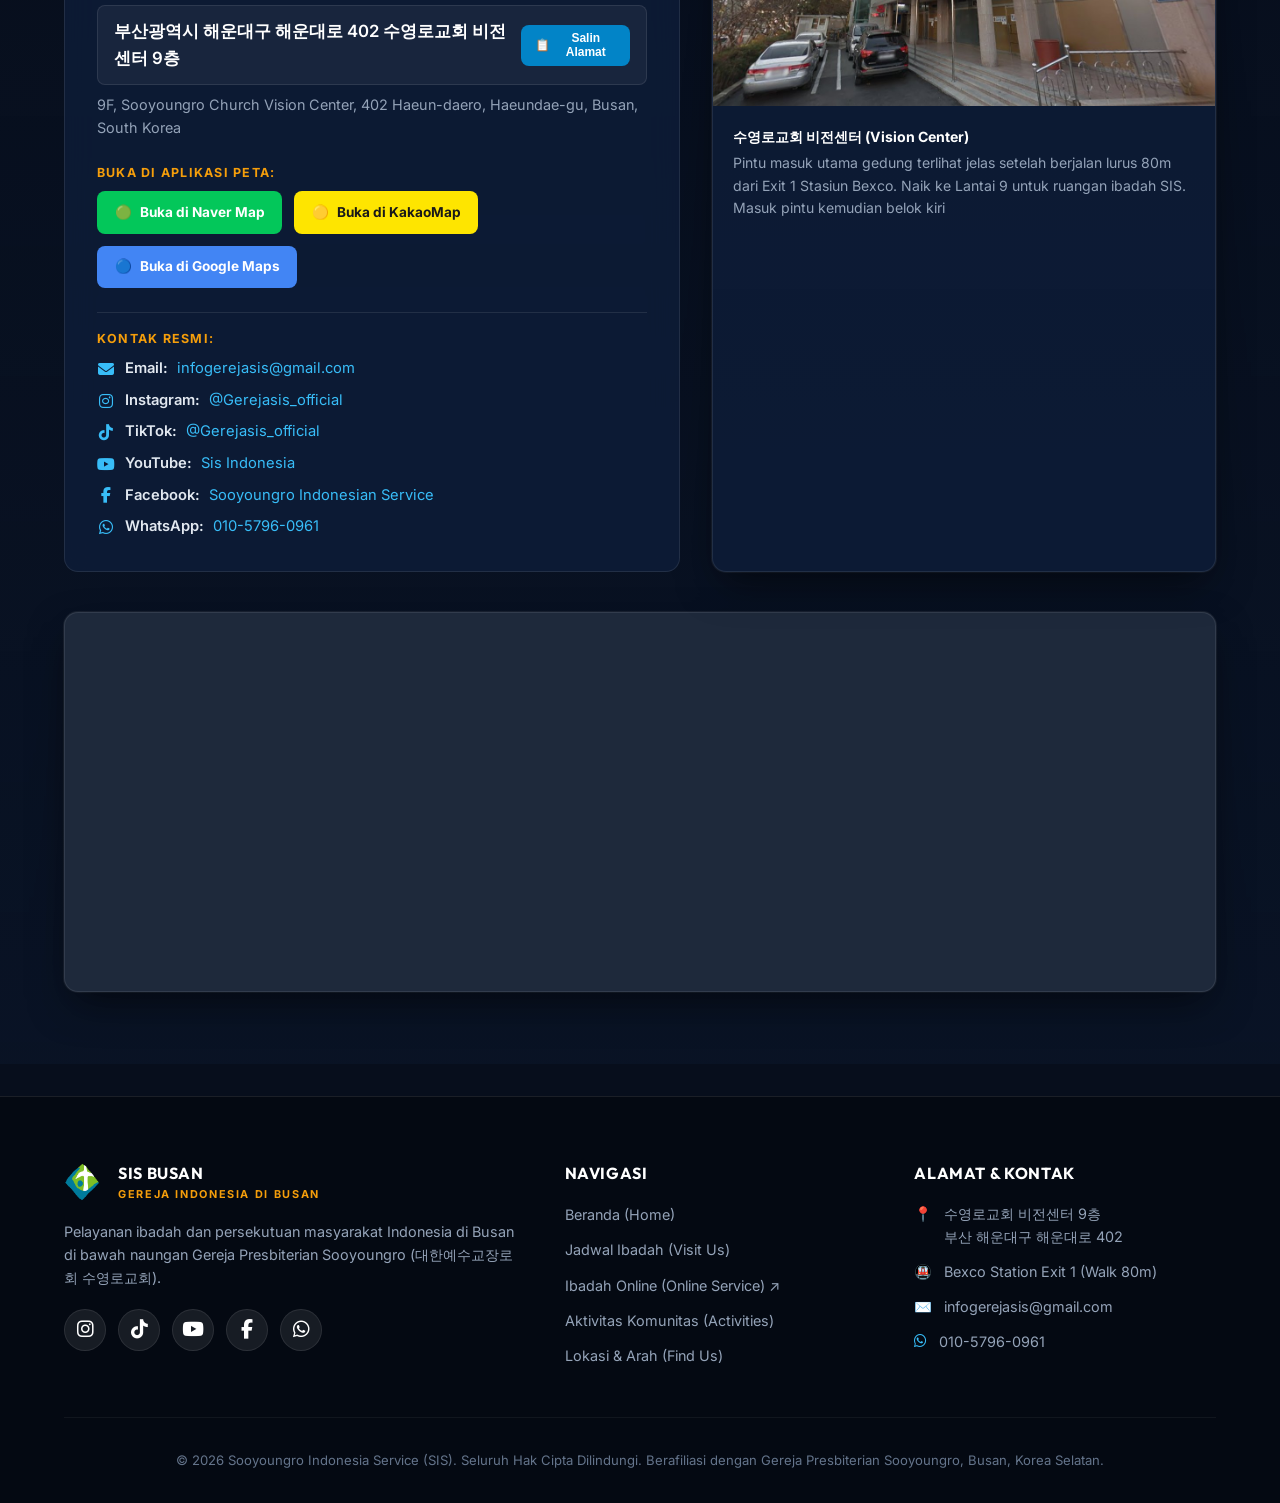
==== commit fe3c0b82: "add 9th floor" ====
--- a/index.html
+++ b/index.html
@@ -6,7 +6,7 @@
   <title>SIS (Sooyoungro Indonesia Service) | Gereja Indonesia di Busan</title>
 
   <!-- SEO & Social Meta Tags -->
-  <meta name="description" content="Website resmi Sooyoungro Indonesia Service (SIS) - Komunitas & Gereja Kristen Indonesia di Busan, Korea Selatan. Ibadah Minggu setiap jam 12:00 KST di 수영로교회 비전센터 9층 (Bexco Station Exit 1).">
+  <meta name="description" content="Website resmi Sooyoungro Indonesia Service (SIS) - Komunitas & Gereja Kristen Indonesia di Busan, Korea Selatan. Ibadah Minggu setiap jam 10:30 KST di 수영로교회 비전센터 9층 (Bexco Station Exit 1).">
   <meta name="keywords" content="Gereja SIS Busan, Sooyoungro Indonesia Service, Gereja Indonesia di Korea, Gereja Indonesia Busan, 수영로교회 인도네시아 예배, Indonesian Church in Busan, Bexco Station">
   <meta name="author" content="Sooyoungro Indonesia Service">
   
@@ -176,7 +176,7 @@
           <div class="live-pulse" aria-hidden="true"></div>
           <div>
             <div class="countdown-title" data-i18n="countdownTitle">Ibadah Raya Minggu Berikutnya</div>
-            <div class="countdown-subtitle" id="countdown-subtitle" data-i18n="countdownSubtitle">Setiap Minggu Pukul 12:00 - 14:00 KST (Waktu Korea)</div>
+            <div class="countdown-subtitle" id="countdown-subtitle" data-i18n="countdownSubtitle">Setiap Minggu Pukul 10:30 - 12:30 KST (Waktu Korea)</div>
           </div>
         </div>
 
@@ -241,11 +241,11 @@
                 </div>
                 <div class="poster-meta-item">
                   <span class="poster-meta-icon">🕒</span>
-                  <span class="poster-meta-text" id="live-poster-schedule">Minggu, 13 September 2026, 12.00 PM KST</span>
+                  <span class="poster-meta-text" id="live-poster-schedule" data-i18n="posterSchedule">Setiap Minggu, 10:30 – 12:30 KST</span>
                 </div>
                 <div class="poster-meta-item">
                   <span class="poster-meta-icon">📍</span>
-                  <span class="poster-meta-text" id="live-poster-location">Gedung Olympic Lt. 2 (Bexco Exit 1)</span>
+                  <span class="poster-meta-text" id="live-poster-location" data-i18n="posterLocation">Vision Center Lt. 9 (Bexco Exit 1)</span>
                 </div>
               </div>
 
@@ -282,7 +282,7 @@
           <article class="schedule-card featured">
             <h3 class="schedule-card-title" data-i18n="schSundayTitle">Sunday Service</h3>
             <div class="schedule-card-time">
-              <span>12:00 – 14:00 KST</span>
+              <span>10:30 – 12:30 KST</span>
             </div>
             <p class="schedule-card-desc" data-i18n="schSundayDesc">Ibadah Raya Minggu berbahasa Indonesia. Pujian penyembahan, pemberitaan firman Tuhan, dan dilanjutkan dengan makan siang & ramah tamah bersama.</p>
           </article>
@@ -355,7 +355,7 @@
             <span class="youtube-channel-handle">@sisindonesia1611</span>
             <div id="youtube-offline-notice-box"></div>
             <p class="youtube-stream-desc" id="youtube-stream-desc" data-i18n-html="youtubeDesc">
-              Ibadah Raya Minggu disiarkan secara langsung (Live Streaming) setiap hari Minggu pukul <strong>12:00 – 14:00 KST</strong> (Waktu Korea). Bagi jemaat, sahabat, dan keluarga yang berhalangan hadir di lokasi, Anda dapat bergabung dalam ibadah dan pujian secara daring.
+              Ibadah Raya Minggu disiarkan secara langsung (Live Streaming) setiap hari Minggu pukul <strong>10:30 – 12:30 KST</strong> (Waktu Korea). Bagi jemaat, sahabat, dan keluarga yang berhalangan hadir di lokasi, Anda dapat bergabung dalam ibadah dan pujian secara daring.
             </p>
             <div class="youtube-actions">
               <a href="https://www.youtube.com/@sisindonesia1611/streams"
@@ -481,7 +481,7 @@
                 </button>
               </div>
               <div class="address-english">
-                2F, Sooyoungro Church Vision Center, 402 Haeun-daero, Haeundae-gu, Busan, South Korea
+                9F, Sooyoungro Church Vision Center, 402 Haeun-daero, Haeundae-gu, Busan, South Korea
               </div>
             </div>
 
@@ -521,12 +521,12 @@
           <!-- Building Exterior Photo Card with 9th Floor Badge -->
           <div class="building-visual-card">
             <div class="building-img-wrap">
-              <img src="./assets/images/building-exterior.jpg" alt="Gedung Suwon/Sooyoungro Vision Center Lantai 2" loading="lazy">
+              <img src="./assets/images/building-exterior.jpg" alt="Gedung Sooyoungro Vision Center Lantai 9" loading="lazy">
               <span class="floor-callout-badge" data-i18n="floorBadge">Lantai 9 (9th Floor)</span>
             </div>
             <div class="building-caption">
               <strong>수영로교회 비전센터 (Vision Center)</strong>
-              <span data-i18n="buildingCaption">Pintu masuk utama gedung terlihat jelas setelah berjalan lurus 80m dari Exit 1 Stasiun Bexco. Naik ke Lantai 2 untuk ruangan ibadah SIS.</span>
+              <span data-i18n="buildingCaption">Pintu masuk utama gedung terlihat jelas setelah berjalan lurus 80m dari Exit 1 Stasiun Bexco. Naik ke Lantai 9 untuk ruangan ibadah SIS. Masuk pintu kemudian belok kiri</span>
             </div>
           </div>
         </div>
